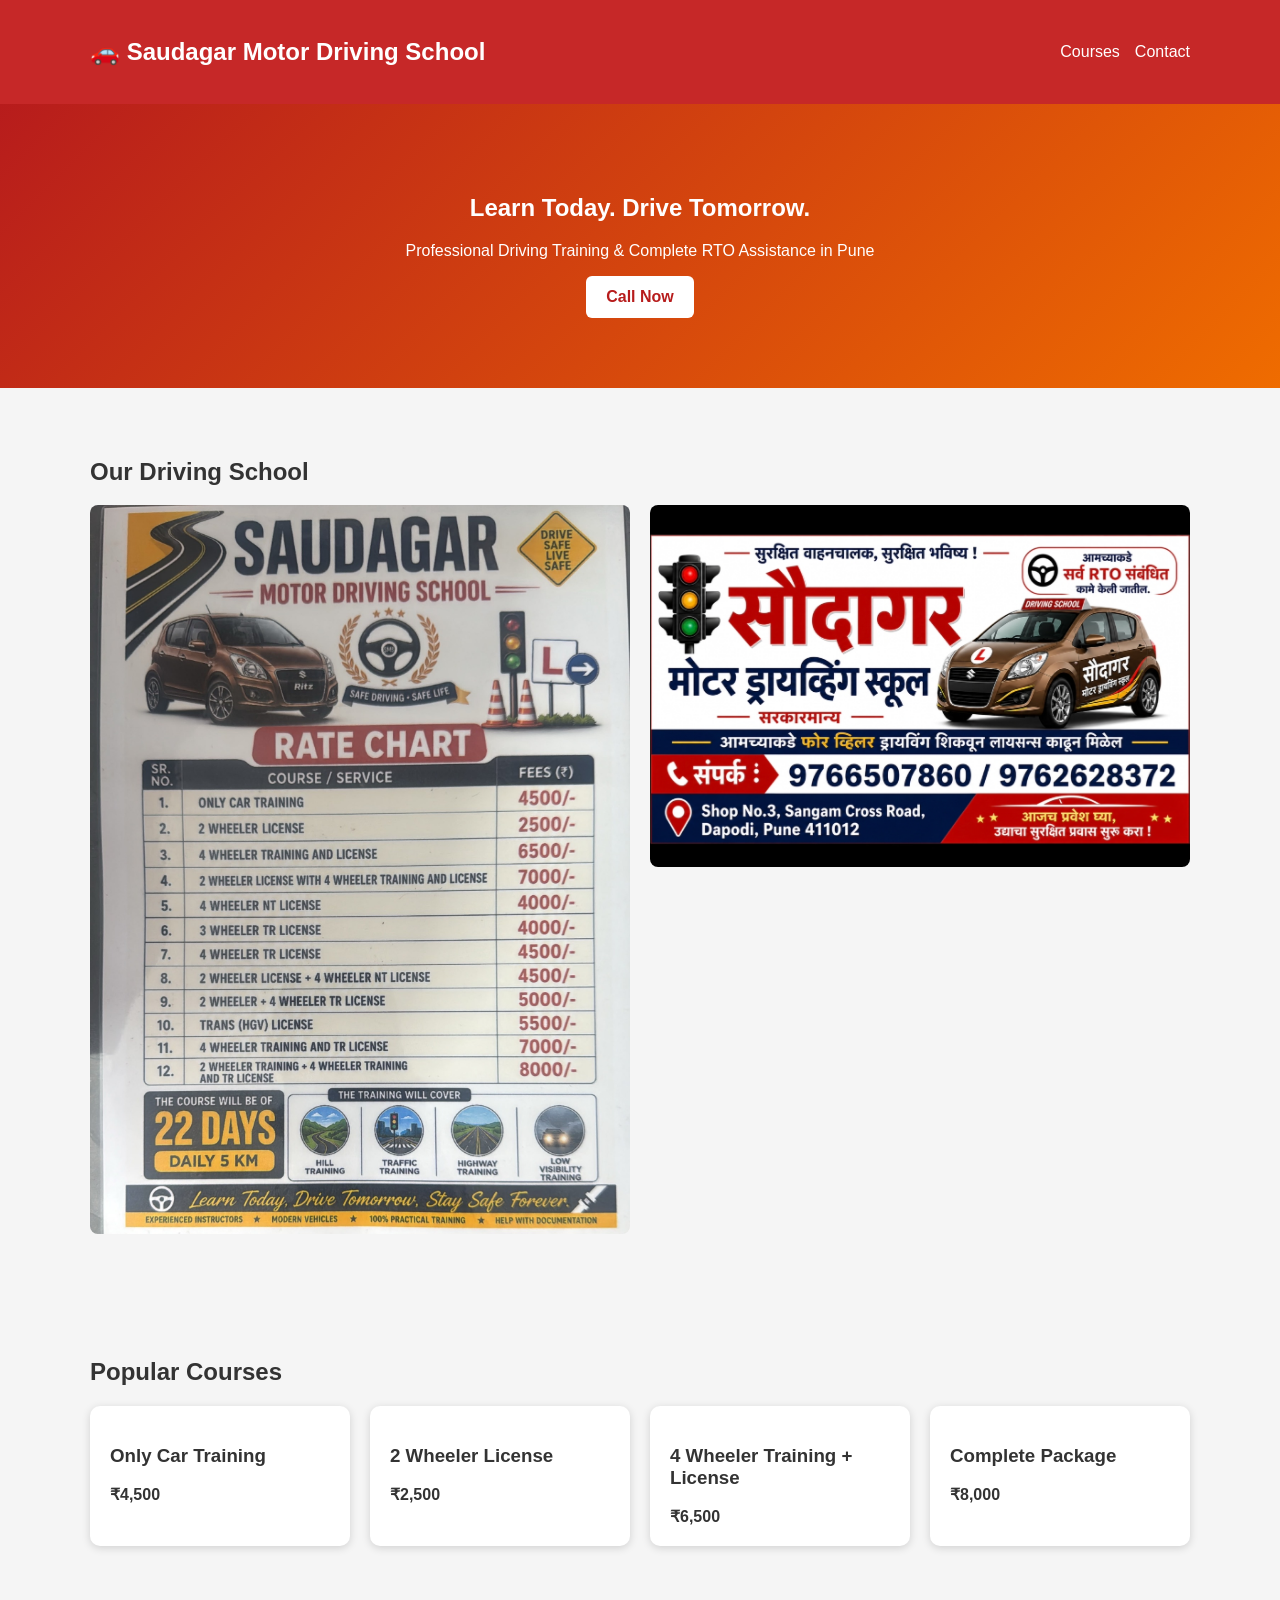
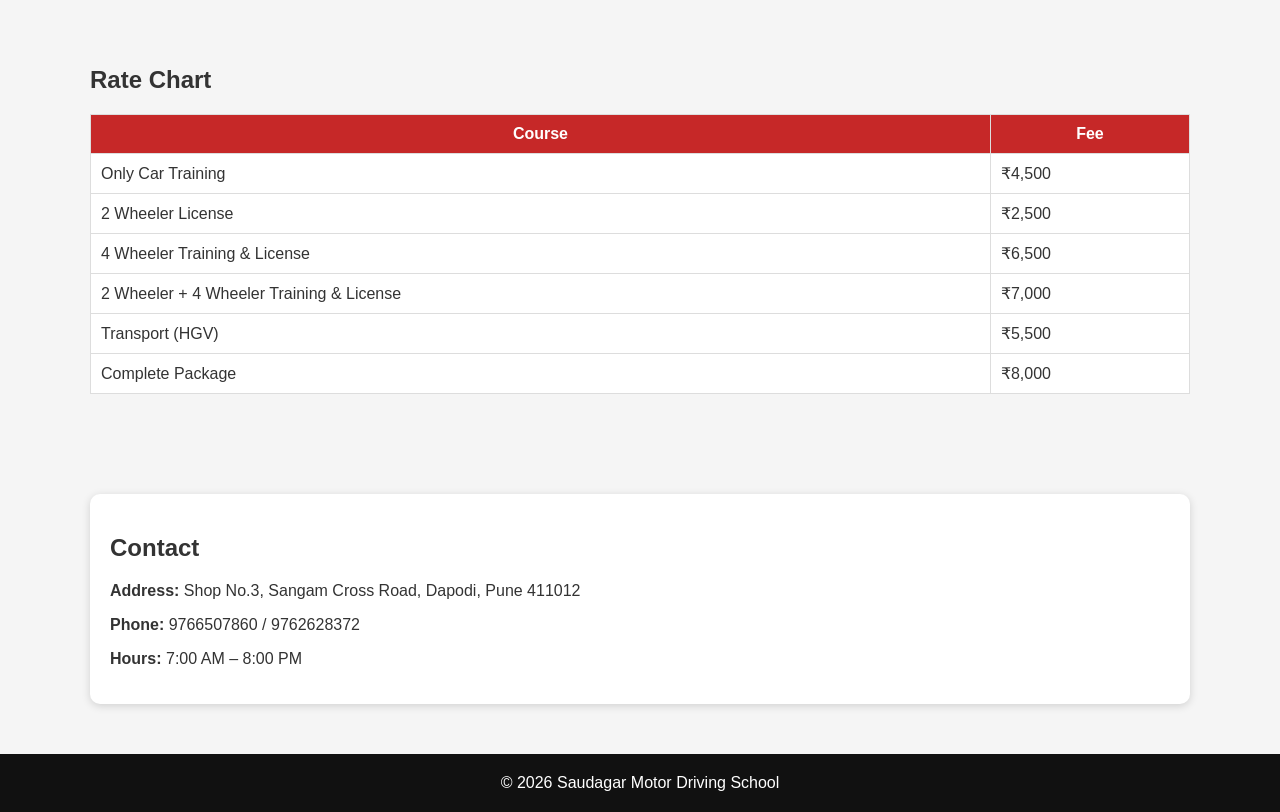
==== index.html @ 295448b0 "Initial website" ====
<!DOCTYPE html>
<html lang="en">
<head>
<meta charset="UTF-8">
<meta name="viewport" content="width=device-width, initial-scale=1.0">
<title>Saudagar Motor Driving School</title>
<link rel="stylesheet" href="style.css">
</head>
<body>
<header><div class="container"><nav><h2>🚗 Saudagar Motor Driving School</h2><div><a href="#courses">Courses</a><a href="#contact">Contact</a></div></nav></div></header>
<section class="hero"><h1>Learn Today. Drive Tomorrow.</h1><p>Professional Driving Training & Complete RTO Assistance in Pune</p><a class="btn" href="tel:9766507860">Call Now</a></section>
<section class="container gallery"><h2>Our Driving School</h2><div class="grid">
<div><img src="9b69ce97-247d-47c1-a0d9-57b179af429d.jpg" alt="Rate Chart"></div>
<div><img src="IMG_6555.jpg" alt="Banner"></div>
</div></section>
<section id="courses" class="container"><h2>Popular Courses</h2><div class="grid">
<div class="card"><h3>Only Car Training</h3><b>₹4,500</b></div>
<div class="card"><h3>2 Wheeler License</h3><b>₹2,500</b></div>
<div class="card"><h3>4 Wheeler Training + License</h3><b>₹6,500</b></div>
<div class="card"><h3>Complete Package</h3><b>₹8,000</b></div>
</div></section>
<section class="container"><h2>Rate Chart</h2>
<table><tr><th>Course</th><th>Fee</th></tr>
<tr><td>Only Car Training</td><td>₹4,500</td></tr>
<tr><td>2 Wheeler License</td><td>₹2,500</td></tr>
<tr><td>4 Wheeler Training & License</td><td>₹6,500</td></tr>
<tr><td>2 Wheeler + 4 Wheeler Training & License</td><td>₹7,000</td></tr>
<tr><td>Transport (HGV)</td><td>₹5,500</td></tr>
<tr><td>Complete Package</td><td>₹8,000</td></tr>
</table></section>
<section id="contact" class="container"><div class="card"><h2>Contact</h2>
<p><b>Address:</b> Shop No.3, Sangam Cross Road, Dapodi, Pune 411012</p>
<p><b>Phone:</b> 9766507860 / 9762628372</p>
<p><b>Hours:</b> 7:00 AM – 8:00 PM</p>
</div></section>
<footer>© 2026 Saudagar Motor Driving School</footer>
</body></html>
---- style.css ----
body{margin:0;font-family:Arial,sans-serif;background:#f5f5f5;color:#333}
header{background:#c62828;color:#fff;padding:18px}
.container{width:90%;max-width:1100px;margin:auto}
nav{display:flex;justify-content:space-between;align-items:center}
nav a{color:#fff;text-decoration:none;margin-left:15px}
.hero{background:linear-gradient(135deg,#b71c1c,#ef6c00);color:#fff;text-align:center;padding:70px 20px}
.btn{display:inline-block;background:#fff;color:#b71c1c;padding:12px 20px;text-decoration:none;border-radius:6px;font-weight:bold}
section{padding:50px 0}.grid{display:grid;grid-template-columns:repeat(auto-fit,minmax(250px,1fr));gap:20px}
.card{background:#fff;padding:20px;border-radius:10px;box-shadow:0 2px 8px rgba(0,0,0,.15)}
table{width:100%;border-collapse:collapse;background:#fff}
th,td{border:1px solid #ddd;padding:10px}th{background:#c62828;color:#fff}
.gallery img{width:100%;border-radius:8px}
footer{background:#111;color:#fff;text-align:center;padding:20px}
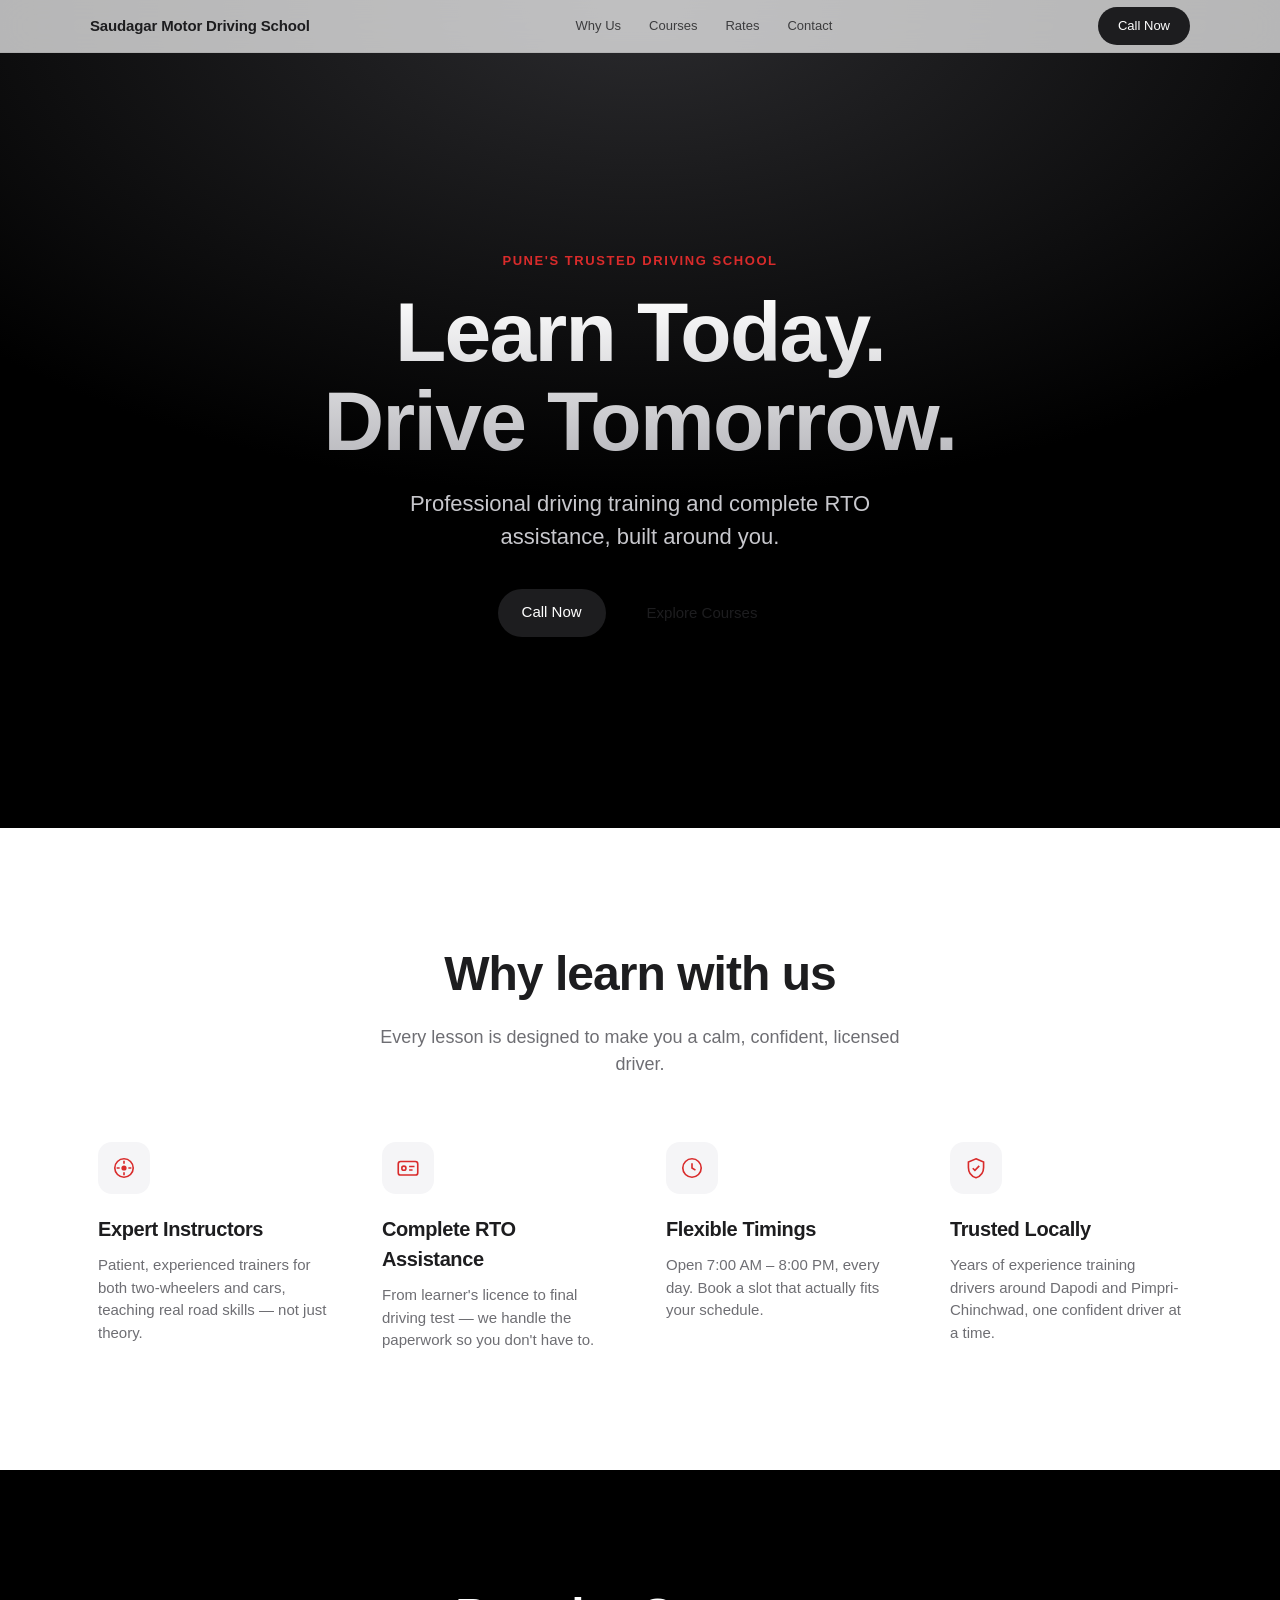
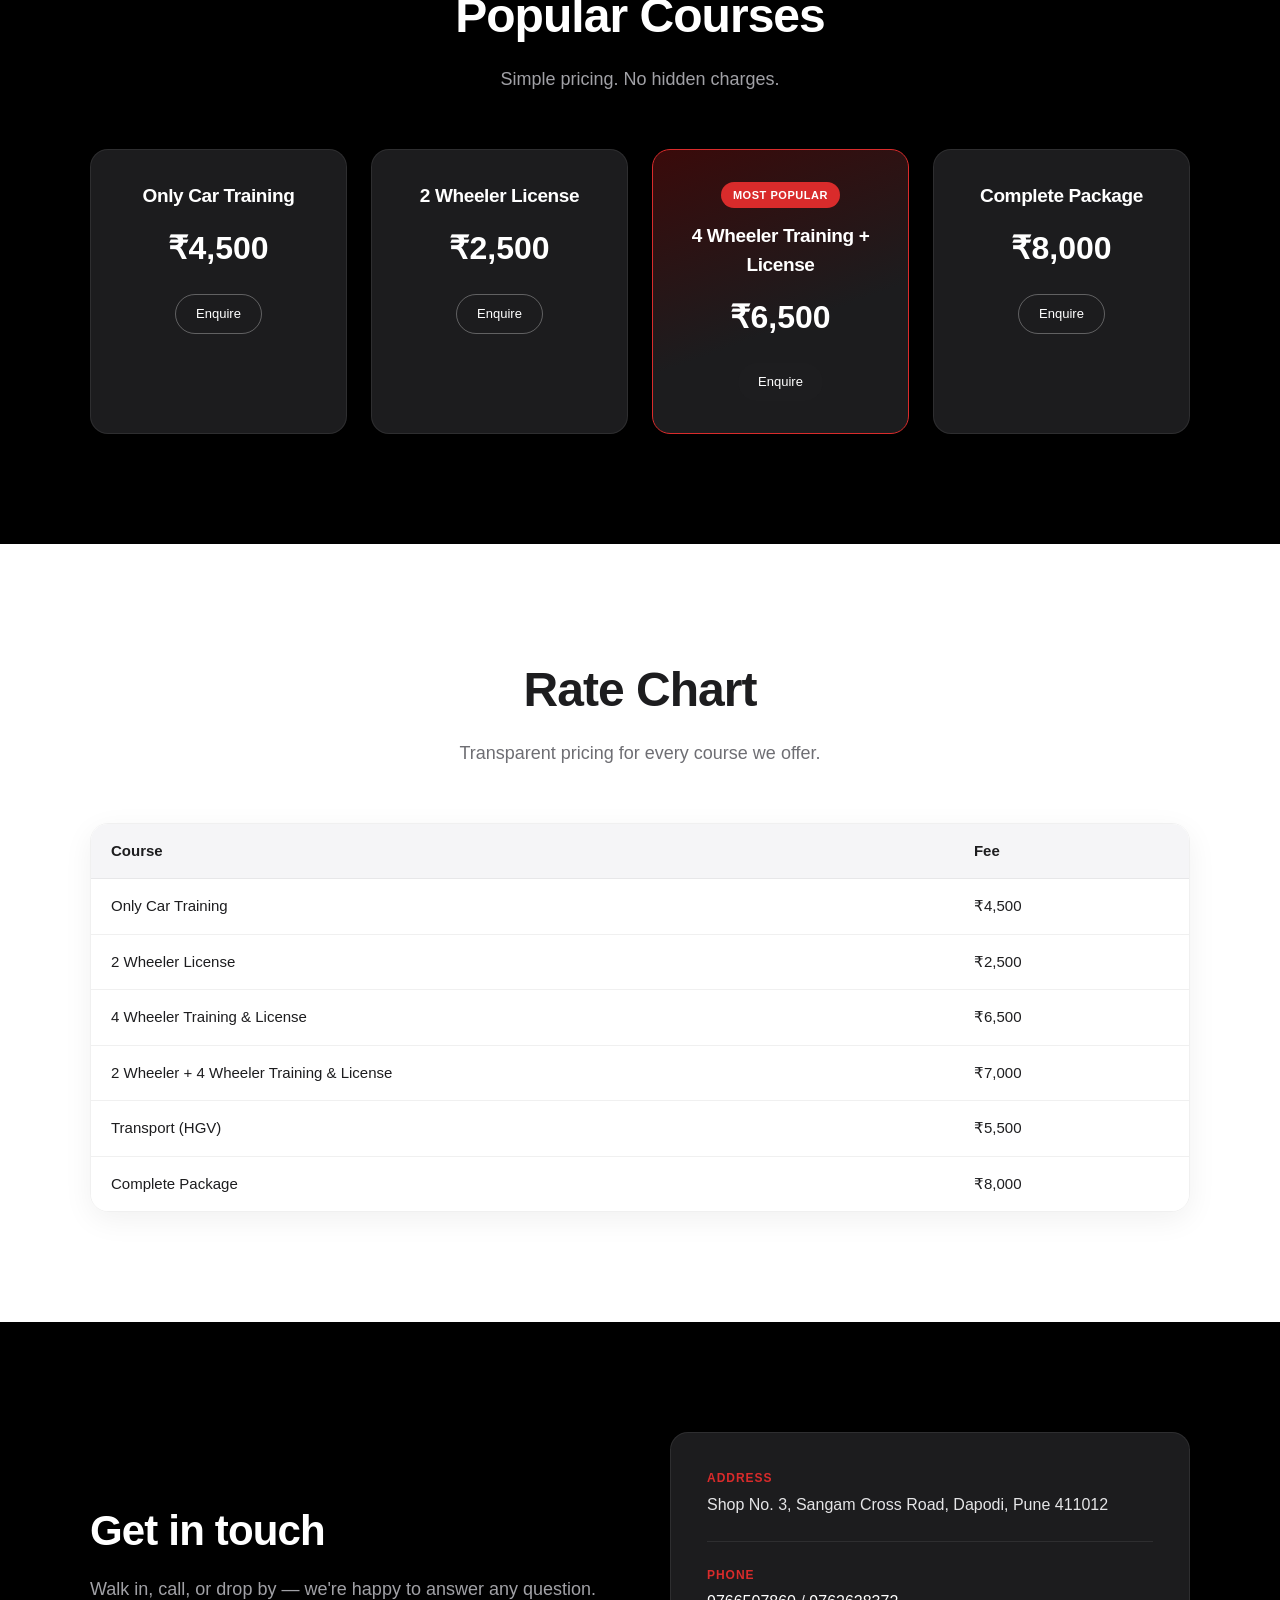
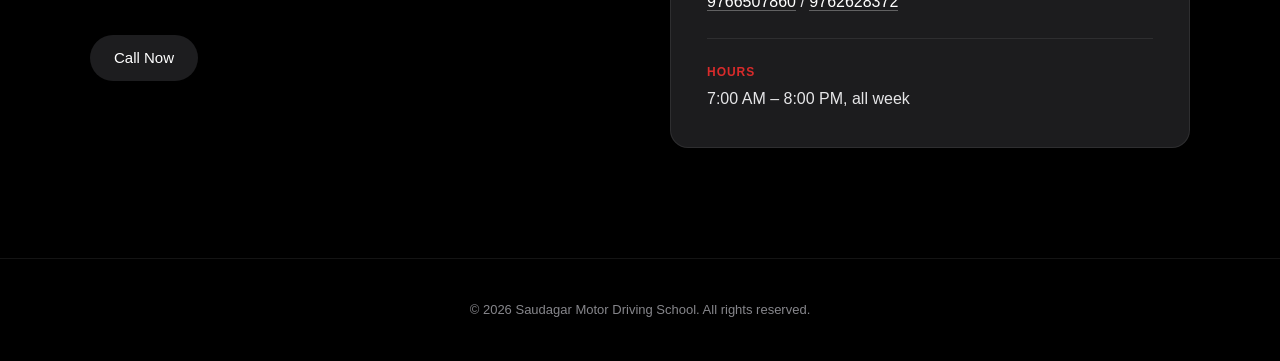
==== commit eb1840c7: "initial commit 2" ====
--- a/index.html
+++ b/index.html
@@ -3,35 +3,181 @@
 <head>
 <meta charset="UTF-8">
 <meta name="viewport" content="width=device-width, initial-scale=1.0">
-<title>Saudagar Motor Driving School</title>
+<title>Saudagar Motor Driving School — Learn Today. Drive Tomorrow.</title>
+<meta name="description" content="Professional driving training and complete RTO assistance in Dapodi, Pune.">
 <link rel="stylesheet" href="style.css">
 </head>
 <body>
-<header><div class="container"><nav><h2>🚗 Saudagar Motor Driving School</h2><div><a href="#courses">Courses</a><a href="#contact">Contact</a></div></nav></div></header>
-<section class="hero"><h1>Learn Today. Drive Tomorrow.</h1><p>Professional Driving Training & Complete RTO Assistance in Pune</p><a class="btn" href="tel:9766507860">Call Now</a></section>
-<section class="container gallery"><h2>Our Driving School</h2><div class="grid">
-<div><img src="9b69ce97-247d-47c1-a0d9-57b179af429d.jpg" alt="Rate Chart"></div>
-<div><img src="IMG_6555.jpg" alt="Banner"></div>
-</div></section>
-<section id="courses" class="container"><h2>Popular Courses</h2><div class="grid">
-<div class="card"><h3>Only Car Training</h3><b>₹4,500</b></div>
-<div class="card"><h3>2 Wheeler License</h3><b>₹2,500</b></div>
-<div class="card"><h3>4 Wheeler Training + License</h3><b>₹6,500</b></div>
-<div class="card"><h3>Complete Package</h3><b>₹8,000</b></div>
-</div></section>
-<section class="container"><h2>Rate Chart</h2>
-<table><tr><th>Course</th><th>Fee</th></tr>
-<tr><td>Only Car Training</td><td>₹4,500</td></tr>
-<tr><td>2 Wheeler License</td><td>₹2,500</td></tr>
-<tr><td>4 Wheeler Training & License</td><td>₹6,500</td></tr>
-<tr><td>2 Wheeler + 4 Wheeler Training & License</td><td>₹7,000</td></tr>
-<tr><td>Transport (HGV)</td><td>₹5,500</td></tr>
-<tr><td>Complete Package</td><td>₹8,000</td></tr>
-</table></section>
-<section id="contact" class="container"><div class="card"><h2>Contact</h2>
-<p><b>Address:</b> Shop No.3, Sangam Cross Road, Dapodi, Pune 411012</p>
-<p><b>Phone:</b> 9766507860 / 9762628372</p>
-<p><b>Hours:</b> 7:00 AM – 8:00 PM</p>
-</div></section>
-<footer>© 2026 Saudagar Motor Driving School</footer>
-</body></html>+
+<header id="site-header">
+  <div class="container nav">
+    <a href="#" class="logo">Saudagar Motor Driving School</a>
+    <nav>
+      <a href="#why">Why Us</a>
+      <a href="#courses">Courses</a>
+      <a href="#rates">Rates</a>
+      <a href="#contact">Contact</a>
+    </nav>
+    <a class="btn btn-small" href="tel:9766507860">Call Now</a>
+  </div>
+</header>
+
+<section class="hero">
+  <p class="eyebrow reveal">Pune's trusted driving school</p>
+  <h1 class="reveal">Learn Today.<br>Drive Tomorrow.</h1>
+  <p class="hero-sub reveal">Professional driving training and complete RTO assistance,
+     built around you.</p>
+  <div class="hero-actions reveal">
+    <a class="btn" href="tel:9766507860">Call Now</a>
+    <a class="btn btn-ghost" href="#courses">Explore Courses</a>
+  </div>
+</section>
+
+<section id="why" class="section">
+  <div class="container">
+    <h2 class="reveal">Why learn with us</h2>
+    <p class="section-sub reveal">Every lesson is designed to make you a calm, confident, licensed driver.</p>
+
+    <div class="feature-grid">
+      <div class="feature reveal">
+        <div class="icon">
+          <svg viewBox="0 0 24 24" fill="none" stroke="currentColor" stroke-width="1.5">
+            <circle cx="12" cy="12" r="8.5"/>
+            <circle cx="12" cy="12" r="2.4" fill="currentColor" stroke="none"/>
+            <path d="M12 5.2V8M12 16v2.8M18.8 12H16M8 12H5.2"/>
+          </svg>
+        </div>
+        <h3>Expert Instructors</h3>
+        <p>Patient, experienced trainers for both two-wheelers and cars, teaching real road skills — not just theory.</p>
+      </div>
+
+      <div class="feature reveal">
+        <div class="icon">
+          <svg viewBox="0 0 24 24" fill="none" stroke="currentColor" stroke-width="1.5">
+            <rect x="3" y="6" width="18" height="12.5" rx="2.2"/>
+            <circle cx="8.2" cy="12.2" r="1.9"/>
+            <path d="M13 10.6h5M13 13.8h3.2"/>
+          </svg>
+        </div>
+        <h3>Complete RTO Assistance</h3>
+        <p>From learner's licence to final driving test — we handle the paperwork so you don't have to.</p>
+      </div>
+
+      <div class="feature reveal">
+        <div class="icon">
+          <svg viewBox="0 0 24 24" fill="none" stroke="currentColor" stroke-width="1.5">
+            <circle cx="12" cy="12" r="8.5"/>
+            <path d="M12 7.5V12l3.2 2"/>
+          </svg>
+        </div>
+        <h3>Flexible Timings</h3>
+        <p>Open 7:00 AM – 8:00 PM, every day. Book a slot that actually fits your schedule.</p>
+      </div>
+
+      <div class="feature reveal">
+        <div class="icon">
+          <svg viewBox="0 0 24 24" fill="none" stroke="currentColor" stroke-width="1.5">
+            <path d="M12 3.5l7 3v5c0 4.6-3 8.2-7 9.5-4-1.3-7-4.9-7-9.5v-5l7-3z"/>
+            <path d="M9 12.2l2 2 4-4.2"/>
+          </svg>
+        </div>
+        <h3>Trusted Locally</h3>
+        <p>Years of experience training drivers around Dapodi and Pimpri-Chinchwad, one confident driver at a time.</p>
+      </div>
+    </div>
+  </div>
+</section>
+
+<section id="courses" class="section section-dark">
+  <div class="container">
+    <h2 class="reveal">Popular Courses</h2>
+    <p class="section-sub reveal">Simple pricing. No hidden charges.</p>
+
+    <div class="grid">
+      <div class="card reveal">
+        <h3>Only Car Training</h3>
+        <p class="price">₹4,500</p>
+        <a class="btn btn-small btn-ghost" href="tel:9766507860">Enquire</a>
+      </div>
+      <div class="card reveal">
+        <h3>2 Wheeler License</h3>
+        <p class="price">₹2,500</p>
+        <a class="btn btn-small btn-ghost" href="tel:9766507860">Enquire</a>
+      </div>
+      <div class="card card-highlight reveal">
+        <p class="badge">Most Popular</p>
+        <h3>4 Wheeler Training + License</h3>
+        <p class="price">₹6,500</p>
+        <a class="btn btn-small" href="tel:9766507860">Enquire</a>
+      </div>
+      <div class="card reveal">
+        <h3>Complete Package</h3>
+        <p class="price">₹8,000</p>
+        <a class="btn btn-small btn-ghost" href="tel:9766507860">Enquire</a>
+      </div>
+    </div>
+  </div>
+</section>
+
+<section id="rates" class="section">
+  <div class="container">
+    <h2 class="reveal">Rate Chart</h2>
+    <p class="section-sub reveal">Transparent pricing for every course we offer.</p>
+
+    <div class="table-wrap reveal">
+      <table>
+        <tr><th>Course</th><th>Fee</th></tr>
+        <tr><td>Only Car Training</td><td>₹4,500</td></tr>
+        <tr><td>2 Wheeler License</td><td>₹2,500</td></tr>
+        <tr><td>4 Wheeler Training &amp; License</td><td>₹6,500</td></tr>
+        <tr><td>2 Wheeler + 4 Wheeler Training &amp; License</td><td>₹7,000</td></tr>
+        <tr><td>Transport (HGV)</td><td>₹5,500</td></tr>
+        <tr><td>Complete Package</td><td>₹8,000</td></tr>
+      </table>
+    </div>
+  </div>
+</section>
+
+<section id="contact" class="section section-dark">
+  <div class="container contact-grid">
+    <div class="reveal">
+      <h2>Get in touch</h2>
+      <p class="section-sub">Walk in, call, or drop by — we're happy to answer any question.</p>
+      <a class="btn" href="tel:9766507860">Call Now</a>
+    </div>
+    <div class="contact-card reveal">
+      <div class="contact-row">
+        <span class="contact-label">Address</span>
+        <p>Shop No. 3, Sangam Cross Road, Dapodi, Pune 411012</p>
+      </div>
+      <div class="contact-row">
+        <span class="contact-label">Phone</span>
+        <p><a href="tel:9766507860">9766507860</a> / <a href="tel:9762628372">9762628372</a></p>
+      </div>
+      <div class="contact-row">
+        <span class="contact-label">Hours</span>
+        <p>7:00 AM – 8:00 PM, all week</p>
+      </div>
+    </div>
+  </div>
+</section>
+
+<footer>
+  <div class="container">
+    <p>© 2026 Saudagar Motor Driving School. All rights reserved.</p>
+  </div>
+</footer>
+
+<script>
+document.getElementById('site-header').addEventListener('scroll',()=>{});
+window.addEventListener('scroll',()=>{
+  document.getElementById('site-header').classList.toggle('scrolled', window.scrollY > 8);
+});
+
+const io = new IntersectionObserver(entries=>{
+  entries.forEach(e=>{ if(e.isIntersecting){ e.target.classList.add('in-view'); io.unobserve(e.target); } });
+},{threshold:0.15});
+document.querySelectorAll('.reveal').forEach(el=>io.observe(el));
+</script>
+</body>
+</html>
--- a/style.css
+++ b/style.css
@@ -1,14 +1,203 @@
-
-body{margin:0;font-family:Arial,sans-serif;background:#f5f5f5;color:#333}
-header{background:#c62828;color:#fff;padding:18px}
-.container{width:90%;max-width:1100px;margin:auto}
-nav{display:flex;justify-content:space-between;align-items:center}
-nav a{color:#fff;text-decoration:none;margin-left:15px}
-.hero{background:linear-gradient(135deg,#b71c1c,#ef6c00);color:#fff;text-align:center;padding:70px 20px}
-.btn{display:inline-block;background:#fff;color:#b71c1c;padding:12px 20px;text-decoration:none;border-radius:6px;font-weight:bold}
-section{padding:50px 0}.grid{display:grid;grid-template-columns:repeat(auto-fit,minmax(250px,1fr));gap:20px}
-.card{background:#fff;padding:20px;border-radius:10px;box-shadow:0 2px 8px rgba(0,0,0,.15)}
-table{width:100%;border-collapse:collapse;background:#fff}
-th,td{border:1px solid #ddd;padding:10px}th{background:#c62828;color:#fff}
-.gallery img{width:100%;border-radius:8px}
-footer{background:#111;color:#fff;text-align:center;padding:20px}
+/* ---------- Base ---------- */
+:root{
+  --black:#000;
+  --near-black:#1d1d1f;
+  --gray-dark:#333336;
+  --gray:#6e6e73;
+  --gray-light:#f5f5f7;
+  --white:#fff;
+  --accent:#d92b2b;
+  --accent-dark:#a3181a;
+  --radius:18px;
+  --pill:980px;
+}
+
+*{box-sizing:border-box}
+
+html{scroll-behavior:smooth}
+
+body{
+  margin:0;
+  font-family:-apple-system,BlinkMacSystemFont,"Segoe UI",Roboto,Helvetica,Arial,sans-serif;
+  background:var(--white);
+  color:var(--near-black);
+  -webkit-font-smoothing:antialiased;
+  line-height:1.5;
+}
+
+.container{width:92%;max-width:1100px;margin:0 auto}
+
+h1,h2,h3{margin:0;font-weight:600;letter-spacing:-0.02em}
+
+/* ---------- Header ---------- */
+#site-header{
+  position:fixed;top:0;left:0;right:0;z-index:100;
+  background:rgba(255,255,255,0.7);
+  backdrop-filter:saturate(180%) blur(20px);
+  -webkit-backdrop-filter:saturate(180%) blur(20px);
+  border-bottom:1px solid rgba(0,0,0,0.06);
+  transition:background .3s ease;
+}
+#site-header .nav{
+  display:flex;align-items:center;justify-content:space-between;
+  height:52px;
+}
+.logo{
+  font-weight:600;font-size:15px;color:var(--near-black);text-decoration:none;
+  letter-spacing:-0.01em;
+}
+#site-header nav{display:flex;gap:28px}
+#site-header nav a{
+  color:var(--near-black);text-decoration:none;font-size:13px;font-weight:500;
+  opacity:.8;transition:opacity .2s;
+}
+#site-header nav a:hover{opacity:1}
+
+/* ---------- Buttons ---------- */
+.btn{
+  display:inline-block;
+  background:var(--near-black);
+  color:var(--white);
+  padding:12px 24px;
+  border-radius:var(--pill);
+  text-decoration:none;
+  font-weight:500;
+  font-size:15px;
+  transition:transform .2s ease, background .2s ease, opacity .2s ease;
+}
+.btn:hover{background:var(--accent);transform:translateY(-1px)}
+.btn-small{padding:9px 20px;font-size:13px}
+.btn-ghost{
+  background:transparent;
+  color:var(--near-black);
+  border:1px solid rgba(0,0,0,0.2);
+}
+.btn-ghost:hover{background:rgba(0,0,0,0.06);color:var(--near-black)}
+.section-dark .btn-ghost{color:var(--white);border-color:rgba(255,255,255,0.3)}
+.section-dark .btn-ghost:hover{background:rgba(255,255,255,0.1);color:var(--white)}
+
+/* ---------- Hero ---------- */
+.hero{
+  min-height:92vh;
+  display:flex;flex-direction:column;align-items:center;justify-content:center;
+  text-align:center;
+  padding:160px 24px 100px;
+  background:radial-gradient(120% 100% at 50% 0%, #2b2b2e 0%, #000 60%);
+  color:var(--white);
+}
+.eyebrow{
+  text-transform:uppercase;letter-spacing:.12em;font-size:13px;font-weight:600;
+  color:var(--accent);margin:0 0 18px;
+}
+.hero h1{
+  font-size:clamp(40px,8vw,84px);
+  line-height:1.05;
+  margin:0 0 22px;
+  background:linear-gradient(180deg,#fff, #b8b8bd);
+  -webkit-background-clip:text;background-clip:text;color:transparent;
+}
+.hero-sub{
+  font-size:clamp(17px,2vw,22px);
+  color:#c7c7cc;
+  max-width:560px;
+  margin:0 0 36px;
+}
+.hero-actions{display:flex;gap:16px;flex-wrap:wrap;justify-content:center}
+
+/* ---------- Sections ---------- */
+.section{padding:110px 0}
+.section h2{font-size:clamp(30px,4.5vw,48px);text-align:center}
+.section-sub{
+  text-align:center;color:var(--gray);font-size:18px;
+  max-width:560px;margin:14px auto 56px;
+}
+.section-dark{background:var(--black);color:var(--white)}
+.section-dark .section-sub{color:#a1a1a6}
+
+/* ---------- Feature grid ---------- */
+.feature-grid{
+  display:grid;grid-template-columns:repeat(auto-fit,minmax(230px,1fr));
+  gap:36px;
+}
+.feature{padding:8px}
+.feature .icon{
+  width:52px;height:52px;border-radius:14px;
+  background:var(--gray-light);
+  display:flex;align-items:center;justify-content:center;
+  color:var(--accent);margin-bottom:20px;
+}
+.feature .icon svg{width:26px;height:26px}
+.feature h3{font-size:20px;margin-bottom:10px}
+.feature p{color:var(--gray);font-size:15px;margin:0}
+
+/* ---------- Cards / Courses ---------- */
+.grid{
+  display:grid;grid-template-columns:repeat(auto-fit,minmax(230px,1fr));
+  gap:24px;
+}
+.card{
+  background:#1c1c1e;
+  border:1px solid rgba(255,255,255,0.08);
+  border-radius:var(--radius);
+  padding:32px 28px;
+  text-align:center;
+  transition:transform .25s ease, border-color .25s ease;
+}
+.card:hover{transform:translateY(-6px);border-color:rgba(255,255,255,0.2)}
+.card h3{font-size:19px;color:var(--white);margin-bottom:14px}
+.card .price{font-size:32px;font-weight:600;color:var(--white);margin:0 0 22px}
+.card-highlight{
+  background:linear-gradient(160deg,#3a0a0a,#1c1c1e 60%);
+  border-color:var(--accent);
+}
+.badge{
+  display:inline-block;background:var(--accent);color:#fff;
+  font-size:11px;font-weight:700;letter-spacing:.05em;text-transform:uppercase;
+  padding:5px 12px;border-radius:var(--pill);margin:0 0 14px;
+}
+
+/* ---------- Table ---------- */
+.table-wrap{
+  border-radius:var(--radius);overflow:hidden;
+  box-shadow:0 8px 30px rgba(0,0,0,0.06);
+  border:1px solid rgba(0,0,0,0.06);
+}
+table{width:100%;border-collapse:collapse;background:var(--white)}
+th,td{padding:16px 20px;text-align:left;font-size:15px}
+th{background:var(--gray-light);color:var(--near-black);font-weight:600}
+tr+tr td{border-top:1px solid rgba(0,0,0,0.06)}
+tr:hover td{background:var(--gray-light)}
+
+/* ---------- Contact ---------- */
+.contact-grid{
+  display:grid;grid-template-columns:1fr 1fr;gap:60px;align-items:center;
+}
+.contact-grid h2{text-align:left;font-size:clamp(28px,4vw,42px)}
+.contact-grid .section-sub{text-align:left;margin:14px 0 32px}
+.contact-card{
+  background:#1c1c1e;border:1px solid rgba(255,255,255,0.08);
+  border-radius:var(--radius);padding:36px;
+}
+.contact-row+.contact-row{margin-top:24px;padding-top:24px;border-top:1px solid rgba(255,255,255,0.08)}
+.contact-label{
+  display:block;font-size:12px;text-transform:uppercase;letter-spacing:.08em;
+  color:var(--accent);font-weight:600;margin-bottom:6px;
+}
+.contact-row p{margin:0;color:#e5e5e7;font-size:16px}
+.contact-row a{color:#fff;text-decoration:none;border-bottom:1px solid rgba(255,255,255,0.3)}
+
+/* ---------- Footer ---------- */
+footer{background:var(--black);color:#86868b;text-align:center;padding:28px 0;font-size:13px;border-top:1px solid rgba(255,255,255,0.08)}
+
+/* ---------- Reveal animation ---------- */
+.reveal{opacity:0;transform:translateY(24px);transition:opacity .7s ease, transform .7s ease}
+.reveal.in-view{opacity:1;transform:translateY(0)}
+
+/* ---------- Responsive ---------- */
+@media (max-width:720px){
+  #site-header nav{display:none}
+  .hero{padding:140px 20px 80px}
+  .contact-grid{grid-template-columns:1fr;gap:36px}
+  .contact-grid h2,.contact-grid .section-sub{text-align:center}
+  .contact-grid > div:first-child{text-align:center}
+}
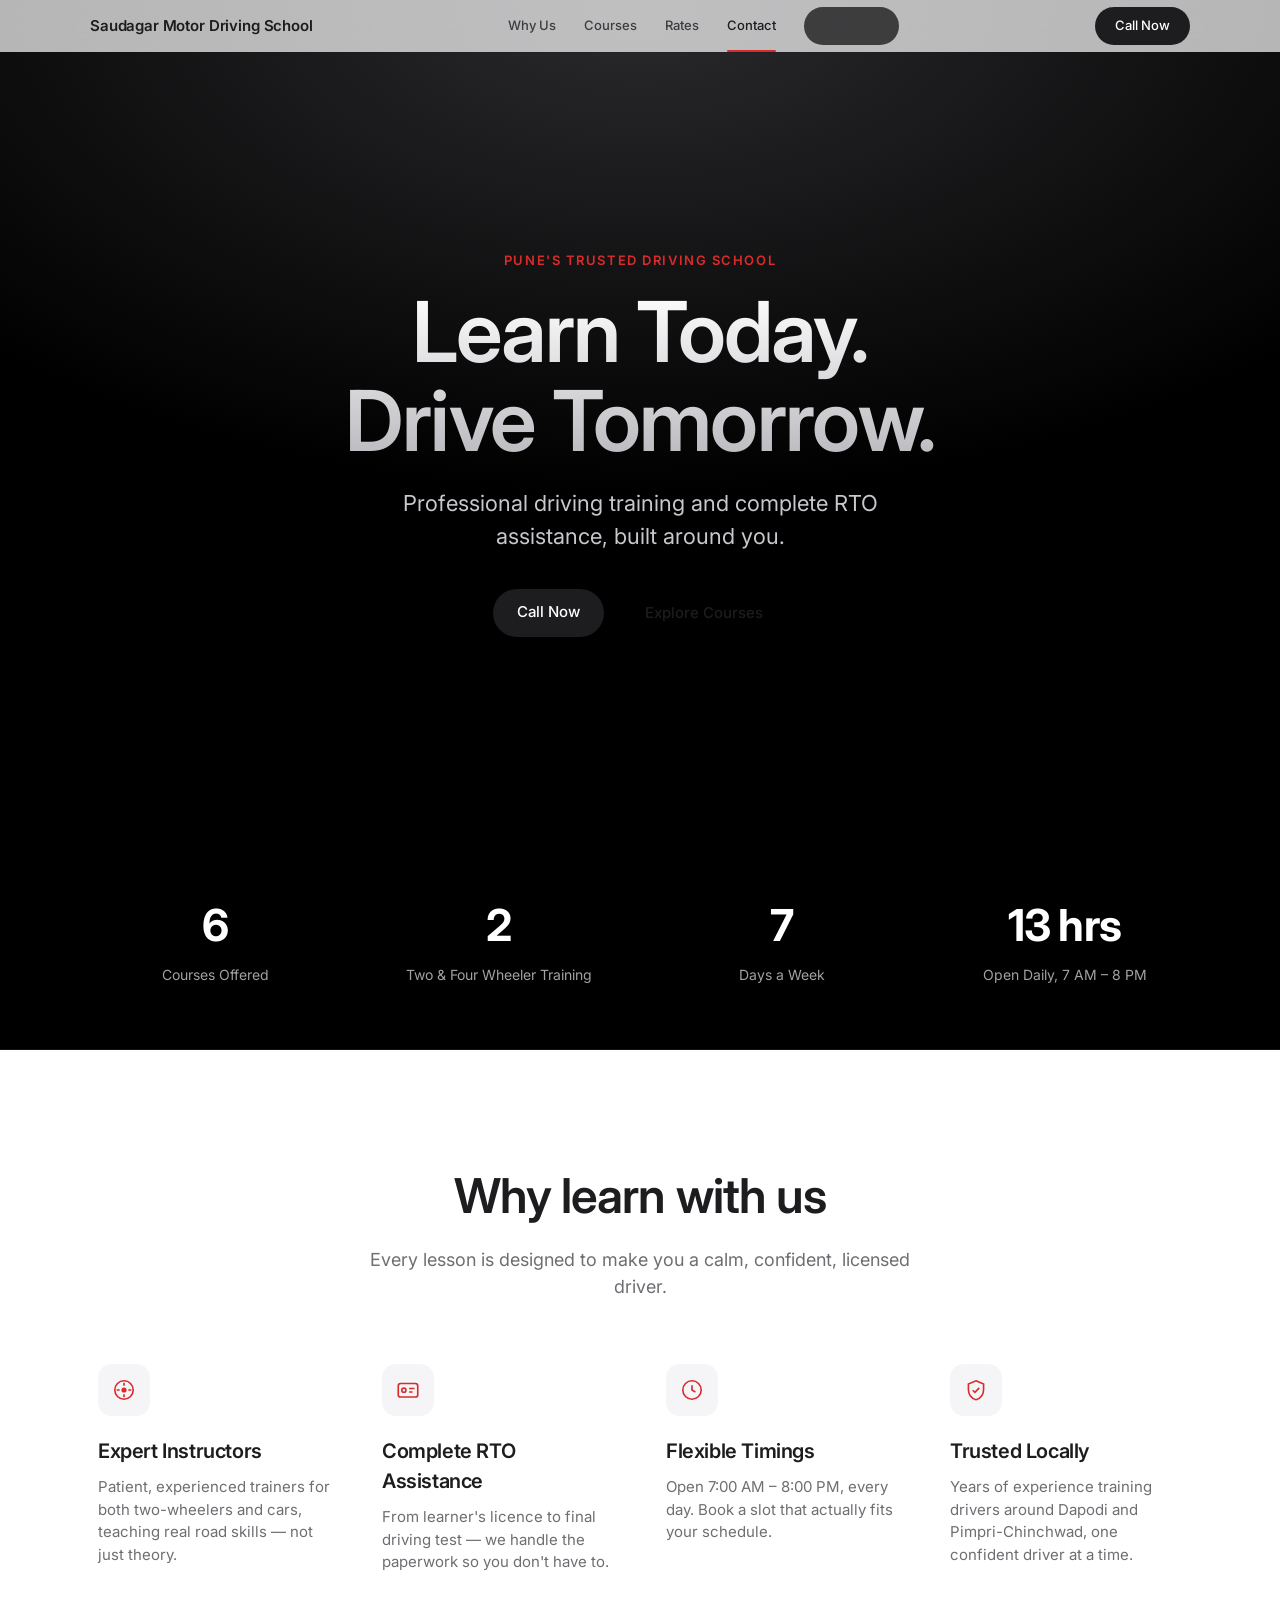
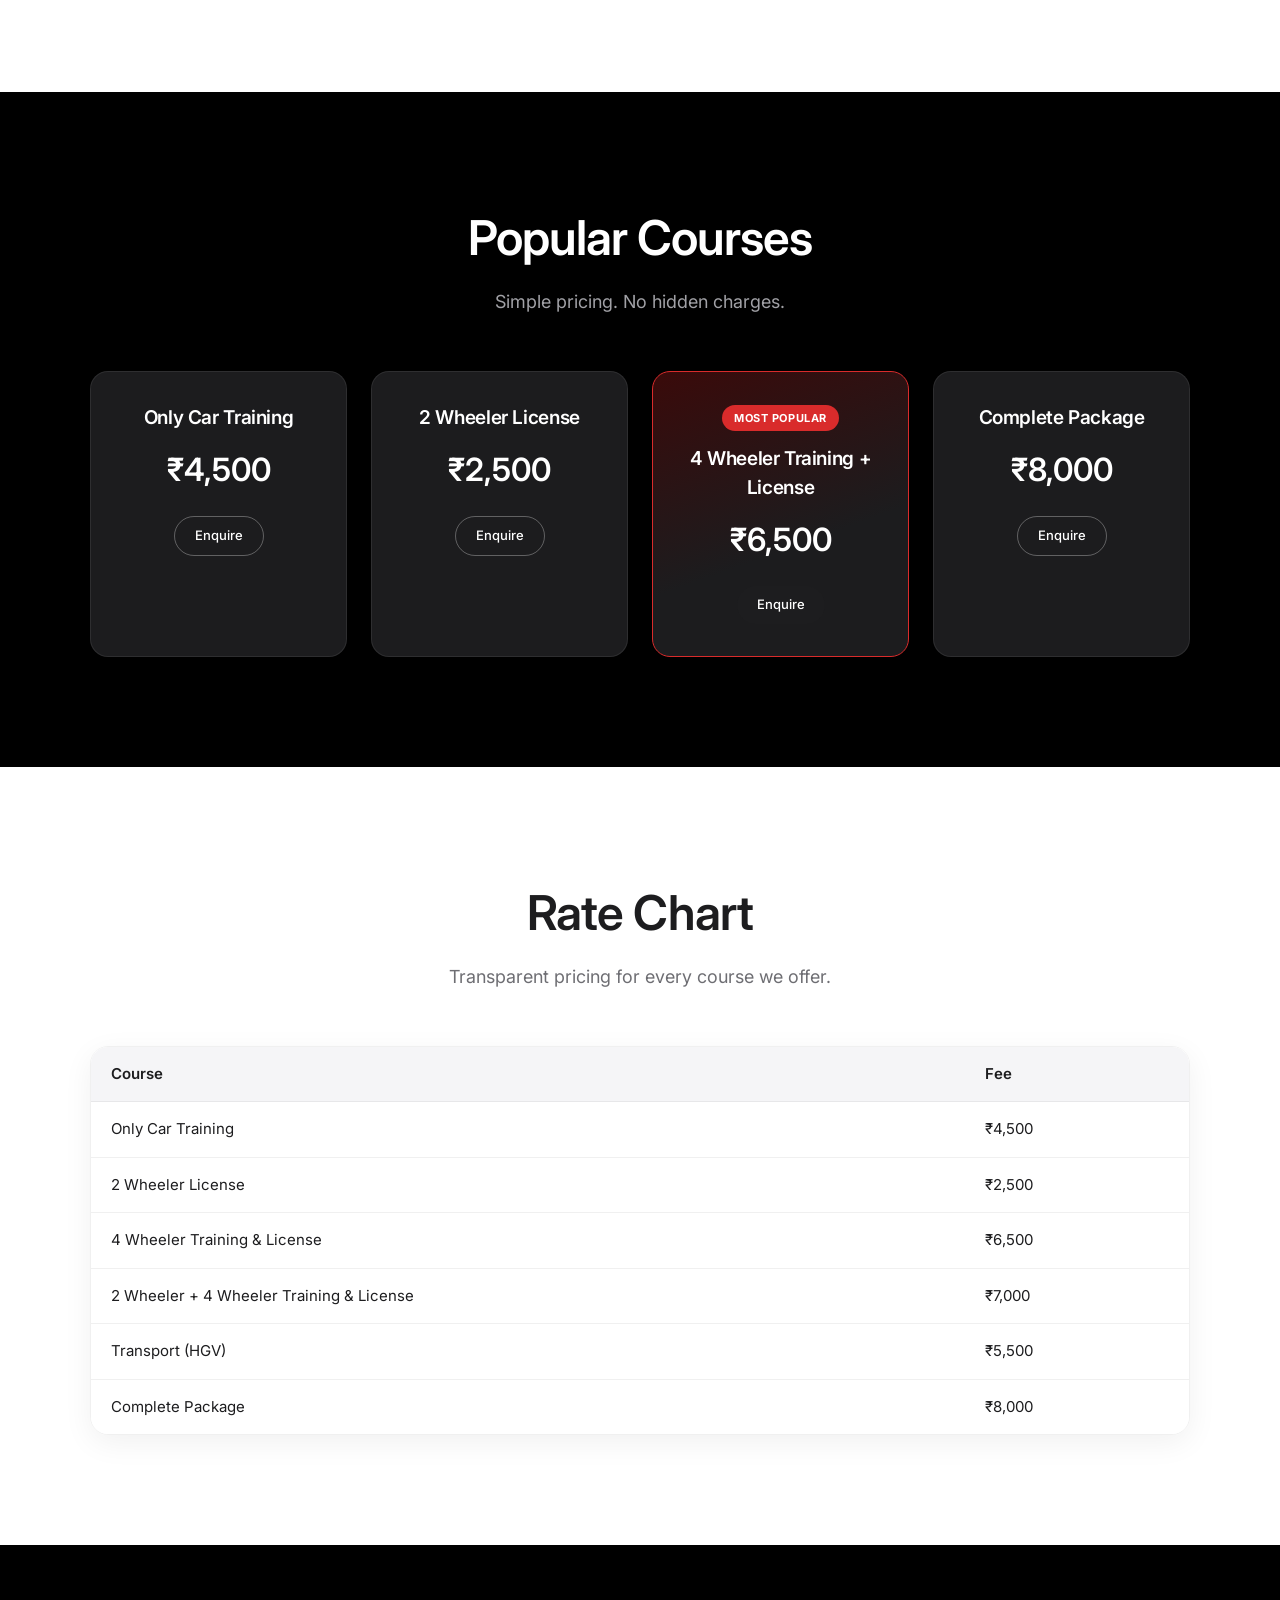
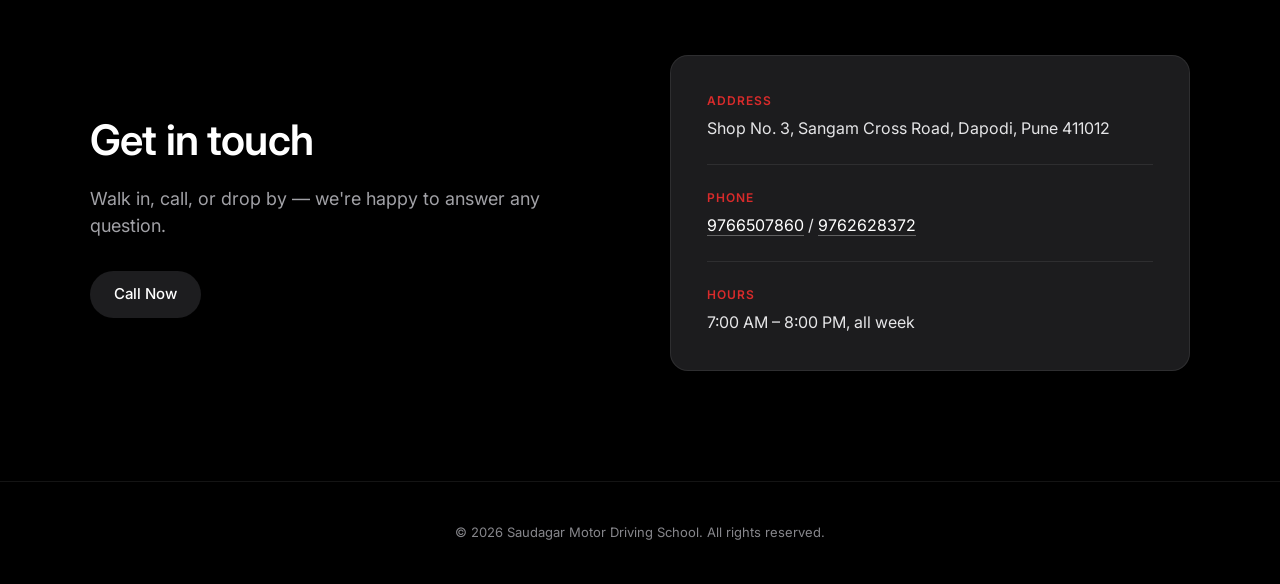
==== commit 8307cac7: "initial commit 3" ====
--- a/index.html
+++ b/index.html
@@ -5,6 +5,18 @@
 <meta name="viewport" content="width=device-width, initial-scale=1.0">
 <title>Saudagar Motor Driving School — Learn Today. Drive Tomorrow.</title>
 <meta name="description" content="Professional driving training and complete RTO assistance in Dapodi, Pune.">
+
+<meta property="og:title" content="Saudagar Motor Driving School — Learn Today. Drive Tomorrow.">
+<meta property="og:description" content="Professional driving training and complete RTO assistance in Dapodi, Pune.">
+<meta property="og:type" content="website">
+
+<link rel="icon" type="image/svg+xml" href="favicon.svg">
+<link rel="apple-touch-icon" href="favicon.svg">
+
+<link rel="preconnect" href="https://fonts.googleapis.com">
+<link rel="preconnect" href="https://fonts.gstatic.com" crossorigin>
+<link href="https://fonts.googleapis.com/css2?family=Inter:wght@400;500;600;700&display=swap" rel="stylesheet">
+
 <link rel="stylesheet" href="style.css">
 </head>
 <body>
@@ -12,13 +24,17 @@
 <header id="site-header">
   <div class="container nav">
     <a href="#" class="logo">Saudagar Motor Driving School</a>
-    <nav>
+    <nav id="primaryNav">
       <a href="#why">Why Us</a>
       <a href="#courses">Courses</a>
       <a href="#rates">Rates</a>
       <a href="#contact">Contact</a>
+      <a class="btn btn-small nav-cta-mobile" href="tel:9766507860">Call Now</a>
     </nav>
-    <a class="btn btn-small" href="tel:9766507860">Call Now</a>
+    <a class="btn btn-small nav-cta-desktop" href="tel:9766507860">Call Now</a>
+    <button class="nav-toggle" id="navToggle" aria-label="Menu" aria-expanded="false" aria-controls="primaryNav">
+      <span></span><span></span><span></span>
+    </button>
   </div>
 </header>
 
@@ -30,6 +46,27 @@
   <div class="hero-actions reveal">
     <a class="btn" href="tel:9766507860">Call Now</a>
     <a class="btn btn-ghost" href="#courses">Explore Courses</a>
+  </div>
+</section>
+
+<section class="stats">
+  <div class="container stats-grid">
+    <div class="stat reveal">
+      <p class="stat-number">6</p>
+      <p class="stat-label">Courses Offered</p>
+    </div>
+    <div class="stat reveal">
+      <p class="stat-number">2</p>
+      <p class="stat-label">Two &amp; Four Wheeler Training</p>
+    </div>
+    <div class="stat reveal">
+      <p class="stat-number">7</p>
+      <p class="stat-label">Days a Week</p>
+    </div>
+    <div class="stat reveal">
+      <p class="stat-number">13 hrs</p>
+      <p class="stat-label">Open Daily, 7 AM – 8 PM</p>
+    </div>
   </div>
 </section>
 
@@ -169,15 +206,48 @@
 </footer>
 
 <script>
-document.getElementById('site-header').addEventListener('scroll',()=>{});
+const header = document.getElementById('site-header');
 window.addEventListener('scroll',()=>{
-  document.getElementById('site-header').classList.toggle('scrolled', window.scrollY > 8);
+  header.classList.toggle('scrolled', window.scrollY > 8);
 });
 
 const io = new IntersectionObserver(entries=>{
   entries.forEach(e=>{ if(e.isIntersecting){ e.target.classList.add('in-view'); io.unobserve(e.target); } });
 },{threshold:0.15});
 document.querySelectorAll('.reveal').forEach(el=>io.observe(el));
+
+/* Mobile nav toggle */
+const navToggle = document.getElementById('navToggle');
+const primaryNav = document.getElementById('primaryNav');
+
+function closeMenu(){
+  header.classList.remove('menu-open');
+  navToggle.setAttribute('aria-expanded','false');
+  document.body.style.overflow='';
+}
+function openMenu(){
+  header.classList.add('menu-open');
+  navToggle.setAttribute('aria-expanded','true');
+  document.body.style.overflow='hidden';
+}
+navToggle.addEventListener('click',()=>{
+  header.classList.contains('menu-open') ? closeMenu() : openMenu();
+});
+primaryNav.querySelectorAll('a').forEach(a=>a.addEventListener('click', closeMenu));
+document.addEventListener('keydown', e=>{ if(e.key==='Escape') closeMenu(); });
+
+/* Scroll-spy active section link */
+const navLinks = [...primaryNav.querySelectorAll('a[href^="#"]')];
+const sections = navLinks.map(a=>document.querySelector(a.getAttribute('href'))).filter(Boolean);
+const spy = new IntersectionObserver(entries=>{
+  entries.forEach(entry=>{
+    if(entry.isIntersecting){
+      const id = '#'+entry.target.id;
+      navLinks.forEach(a=>a.classList.toggle('active', a.getAttribute('href')===id));
+    }
+  });
+},{rootMargin:'-45% 0px -50% 0px'});
+sections.forEach(s=>spy.observe(s));
 </script>
 </body>
 </html>
--- a/style.css
+++ b/style.css
@@ -10,6 +10,7 @@
   --accent-dark:#a3181a;
   --radius:18px;
   --pill:980px;
+  --ease:cubic-bezier(.4,0,.2,1);
 }
 
 *{box-sizing:border-box}
@@ -18,7 +19,7 @@
 
 body{
   margin:0;
-  font-family:-apple-system,BlinkMacSystemFont,"Segoe UI",Roboto,Helvetica,Arial,sans-serif;
+  font-family:-apple-system,BlinkMacSystemFont,"Inter","Segoe UI",Roboto,Helvetica,Arial,sans-serif;
   background:var(--white);
   color:var(--near-black);
   -webkit-font-smoothing:antialiased;
@@ -32,11 +33,13 @@
 /* ---------- Header ---------- */
 #site-header{
   position:fixed;top:0;left:0;right:0;z-index:100;
+  border-bottom:1px solid rgba(0,0,0,0.06);
+}
+#site-header::before{
+  content:"";position:absolute;inset:0;z-index:-1;
   background:rgba(255,255,255,0.7);
   backdrop-filter:saturate(180%) blur(20px);
   -webkit-backdrop-filter:saturate(180%) blur(20px);
-  border-bottom:1px solid rgba(0,0,0,0.06);
-  transition:background .3s ease;
 }
 #site-header .nav{
   display:flex;align-items:center;justify-content:space-between;
@@ -46,12 +49,34 @@
   font-weight:600;font-size:15px;color:var(--near-black);text-decoration:none;
   letter-spacing:-0.01em;
 }
-#site-header nav{display:flex;gap:28px}
+#site-header nav{display:flex;align-items:center;gap:28px}
 #site-header nav a{
+  position:relative;
   color:var(--near-black);text-decoration:none;font-size:13px;font-weight:500;
   opacity:.8;transition:opacity .2s;
 }
 #site-header nav a:hover{opacity:1}
+#site-header nav a.active{opacity:1}
+#site-header nav a.active::after{
+  content:"";position:absolute;left:0;right:0;bottom:-16px;height:2px;
+  background:var(--accent);border-radius:2px;
+}
+.nav-cta-mobile{display:none}
+
+/* ---------- Mobile nav toggle ---------- */
+.nav-toggle{
+  display:none;
+  width:32px;height:32px;padding:0;border:none;background:none;cursor:pointer;
+  position:relative;z-index:110;
+}
+.nav-toggle span{
+  display:block;width:20px;height:1.6px;background:var(--near-black);
+  margin:5px auto;border-radius:2px;
+  transition:transform .3s var(--ease), opacity .3s var(--ease);
+}
+.nav-toggle[aria-expanded="true"] span:nth-child(1){transform:translateY(6.6px) rotate(45deg)}
+.nav-toggle[aria-expanded="true"] span:nth-child(2){opacity:0}
+.nav-toggle[aria-expanded="true"] span:nth-child(3){transform:translateY(-6.6px) rotate(-45deg)}
 
 /* ---------- Buttons ---------- */
 .btn{
@@ -63,7 +88,7 @@
   text-decoration:none;
   font-weight:500;
   font-size:15px;
-  transition:transform .2s ease, background .2s ease, opacity .2s ease;
+  transition:transform .2s var(--ease), background .2s var(--ease), opacity .2s var(--ease);
 }
 .btn:hover{background:var(--accent);transform:translateY(-1px)}
 .btn-small{padding:9px 20px;font-size:13px}
@@ -104,6 +129,18 @@
 }
 .hero-actions{display:flex;gap:16px;flex-wrap:wrap;justify-content:center}
 
+/* ---------- Stats ---------- */
+.stats{background:var(--black);padding:64px 0;border-bottom:1px solid rgba(255,255,255,0.08)}
+.stats-grid{
+  display:grid;grid-template-columns:repeat(auto-fit,minmax(140px,1fr));
+  gap:32px;text-align:center;
+}
+.stat-number{
+  font-size:clamp(30px,4.5vw,44px);font-weight:700;letter-spacing:-0.02em;
+  color:var(--white);margin:0 0 6px;
+}
+.stat-label{color:#a1a1a6;font-size:14px;margin:0}
+
 /* ---------- Sections ---------- */
 .section{padding:110px 0}
 .section h2{font-size:clamp(30px,4.5vw,48px);text-align:center}
@@ -141,7 +178,7 @@
   border-radius:var(--radius);
   padding:32px 28px;
   text-align:center;
-  transition:transform .25s ease, border-color .25s ease;
+  transition:transform .25s var(--ease), border-color .25s var(--ease);
 }
 .card:hover{transform:translateY(-6px);border-color:rgba(255,255,255,0.2)}
 .card h3{font-size:19px;color:var(--white);margin-bottom:14px}
@@ -190,14 +227,40 @@
 footer{background:var(--black);color:#86868b;text-align:center;padding:28px 0;font-size:13px;border-top:1px solid rgba(255,255,255,0.08)}
 
 /* ---------- Reveal animation ---------- */
-.reveal{opacity:0;transform:translateY(24px);transition:opacity .7s ease, transform .7s ease}
+.reveal{opacity:0;transform:translateY(24px);transition:opacity .7s var(--ease), transform .7s var(--ease)}
 .reveal.in-view{opacity:1;transform:translateY(0)}
 
 /* ---------- Responsive ---------- */
 @media (max-width:720px){
-  #site-header nav{display:none}
+  .nav-toggle{display:block}
+  .nav-cta-desktop{display:none}
+
+  #site-header nav{
+    position:fixed;inset:0;
+    flex-direction:column;align-items:center;justify-content:center;gap:32px;
+    background:rgba(255,255,255,0.85);
+    backdrop-filter:saturate(180%) blur(30px);
+    -webkit-backdrop-filter:saturate(180%) blur(30px);
+    opacity:0;pointer-events:none;transform:translateY(-8px);
+    transition:opacity .3s var(--ease), transform .3s var(--ease);
+  }
+  #site-header.menu-open nav{
+    opacity:1;pointer-events:auto;transform:translateY(0);
+  }
+  #site-header nav a{font-size:22px;opacity:1}
+  #site-header nav a.active::after{bottom:-10px}
+  .nav-cta-mobile{display:inline-block;margin-top:12px}
+
   .hero{padding:140px 20px 80px}
+  .stats-grid{gap:28px 20px}
   .contact-grid{grid-template-columns:1fr;gap:36px}
   .contact-grid h2,.contact-grid .section-sub{text-align:center}
   .contact-grid > div:first-child{text-align:center}
 }
+
+/* ---------- Reduced motion ---------- */
+@media (prefers-reduced-motion:reduce){
+  *{animation-duration:0.001ms !important;transition-duration:0.001ms !important}
+  .reveal{opacity:1;transform:none}
+  html{scroll-behavior:auto}
+}
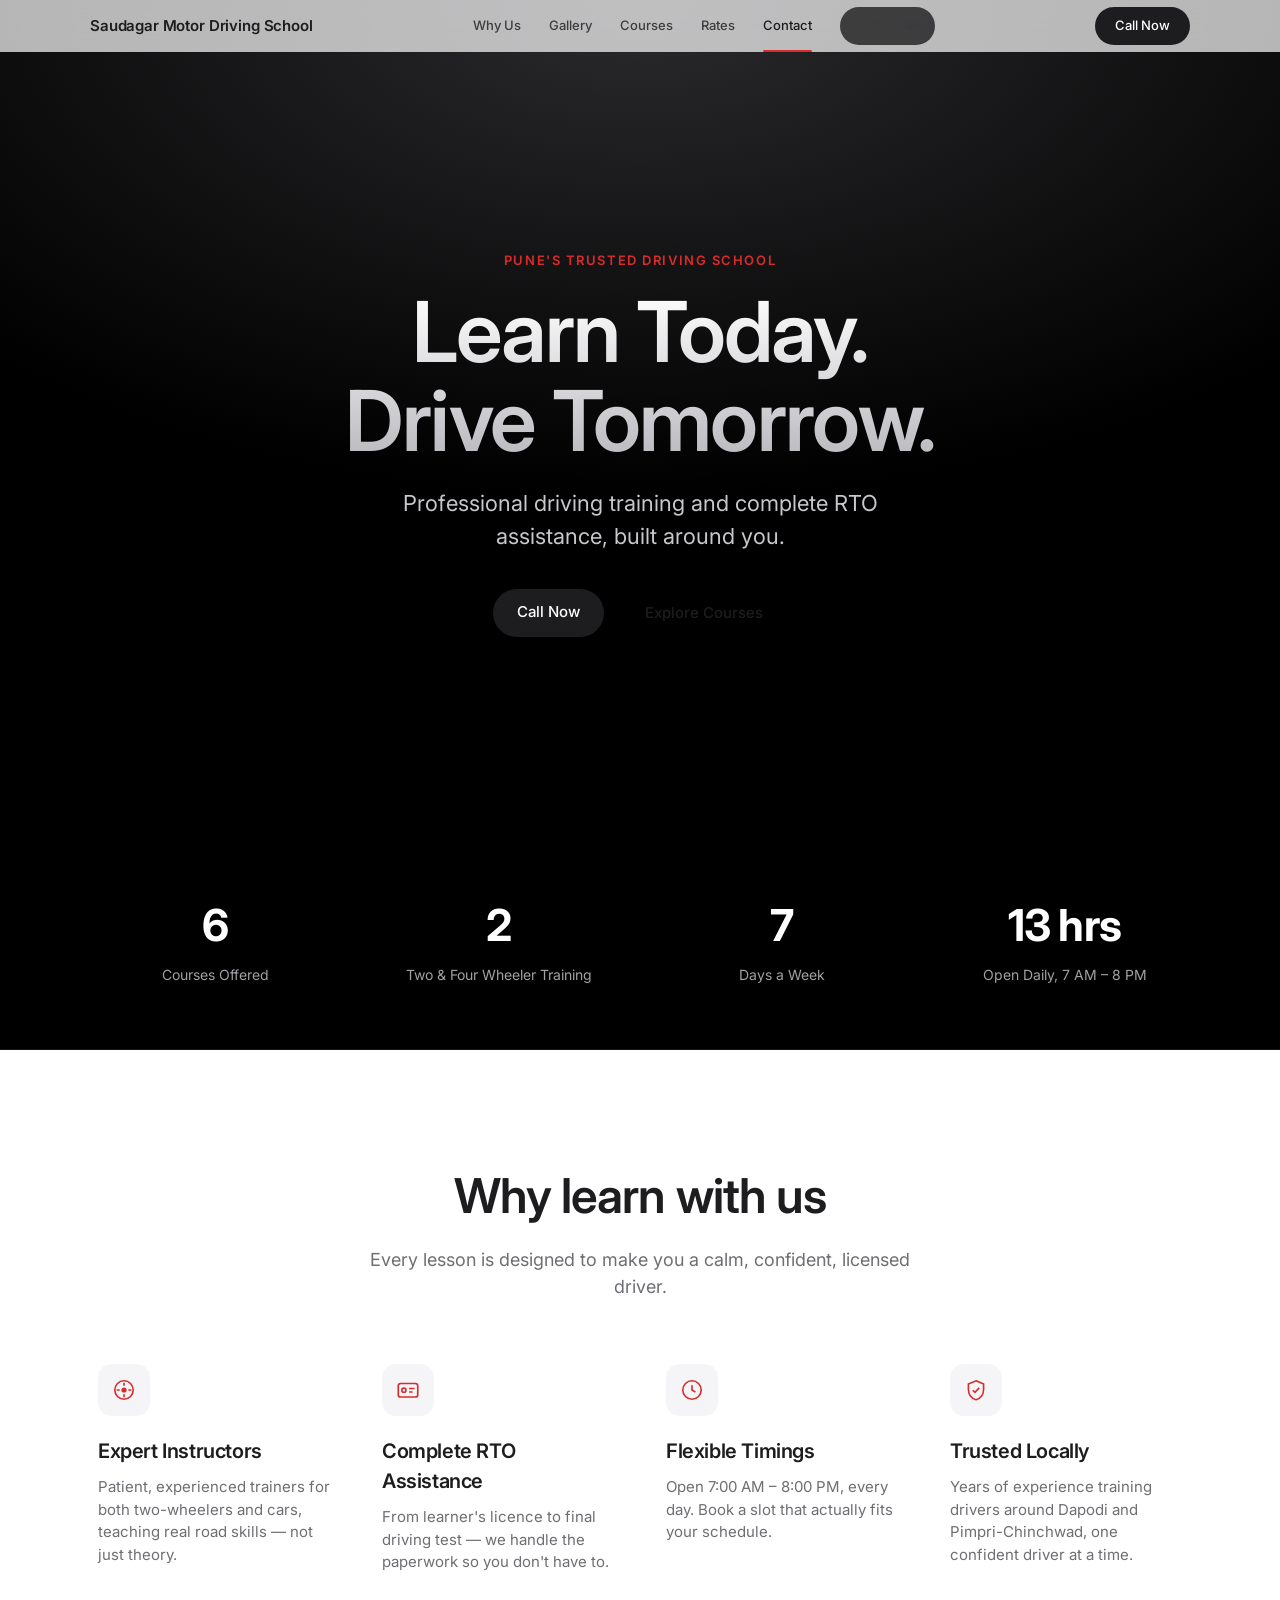
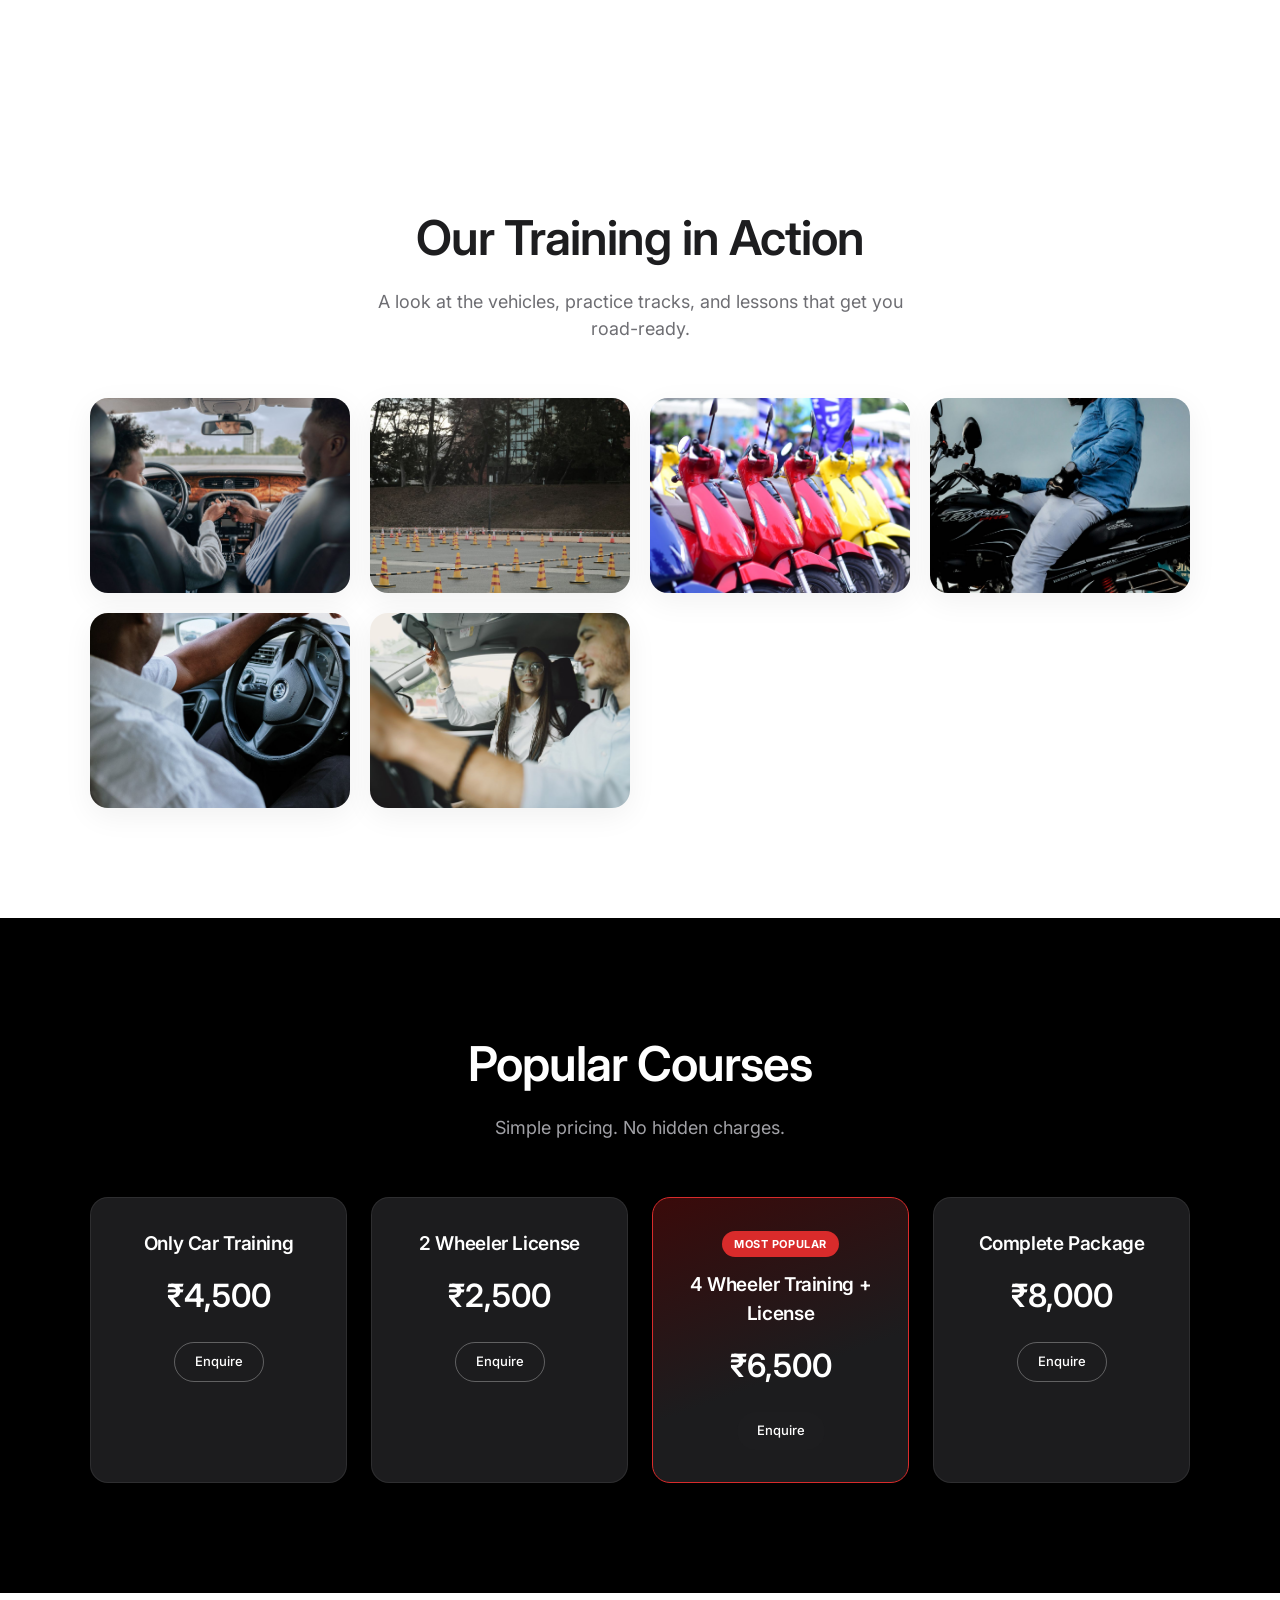
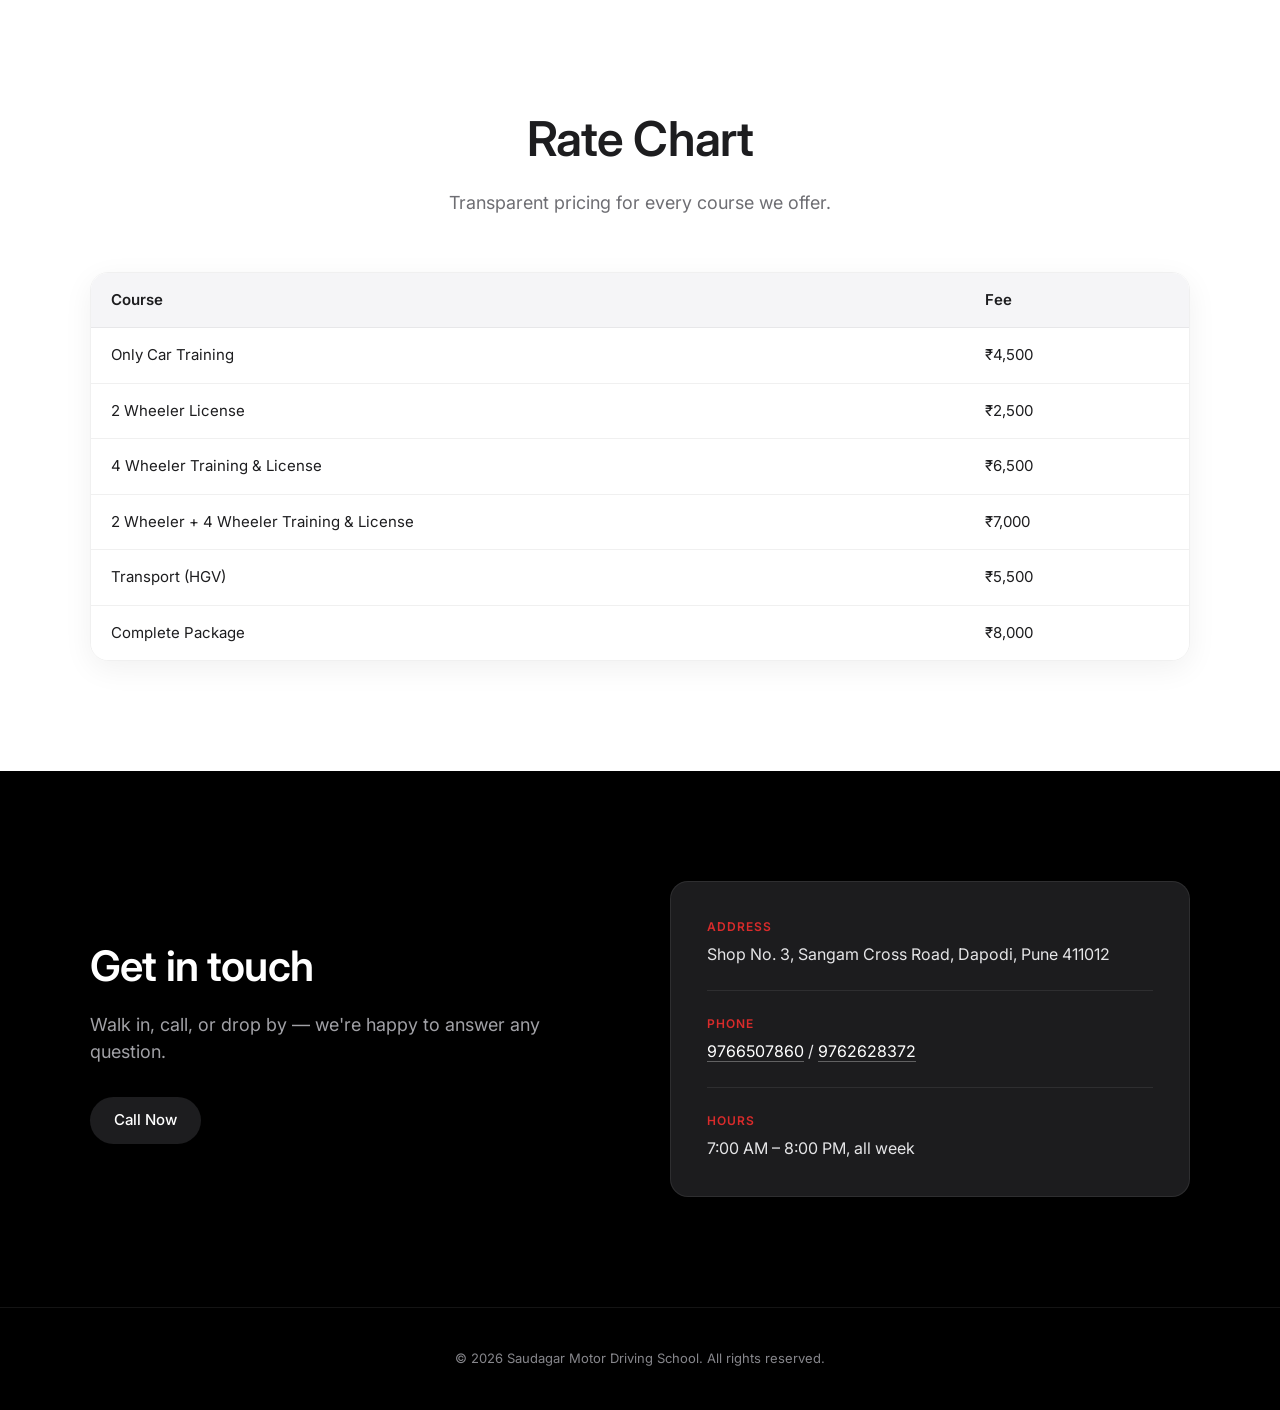
==== commit 976fd6d4: "initial commit 3" ====
--- a/index.html
+++ b/index.html
@@ -26,6 +26,7 @@
     <a href="#" class="logo">Saudagar Motor Driving School</a>
     <nav id="primaryNav">
       <a href="#why">Why Us</a>
+      <a href="#gallery">Gallery</a>
       <a href="#courses">Courses</a>
       <a href="#rates">Rates</a>
       <a href="#contact">Contact</a>
@@ -124,6 +125,39 @@
     </div>
   </div>
 </section>
+
+<section id="gallery" class="section">
+  <div class="container">
+    <h2 class="reveal">Our Training in Action</h2>
+    <p class="section-sub reveal">A look at the vehicles, practice tracks, and lessons that get you road-ready.</p>
+
+    <div class="gallery-grid">
+      <button class="gallery-item reveal" type="button">
+        <img src="images/gallery/learning-to-drive.jpg" alt="Instructor handing over the car keys to a learner" loading="lazy">
+      </button>
+      <button class="gallery-item reveal" type="button">
+        <img src="images/gallery/practice-track.jpg" alt="Cone-marked practice track used for driving training" loading="lazy">
+      </button>
+      <button class="gallery-item reveal" type="button">
+        <img src="images/gallery/two-wheeler-training.jpg" alt="Row of two-wheelers used for scooter and bike training" loading="lazy">
+      </button>
+      <button class="gallery-item reveal" type="button">
+        <img src="images/gallery/on-the-road.jpg" alt="Rider on a two-wheeler practicing on the road" loading="lazy">
+      </button>
+      <button class="gallery-item reveal" type="button">
+        <img src="images/gallery/behind-the-wheel.jpg" alt="Student driver focused behind the steering wheel" loading="lazy">
+      </button>
+      <button class="gallery-item reveal" type="button">
+        <img src="images/gallery/confident-driving.jpg" alt="Instructor and student smiling during a car lesson" loading="lazy">
+      </button>
+    </div>
+  </div>
+</section>
+
+<div class="lightbox" id="lightbox" aria-hidden="true">
+  <button class="lightbox-close" id="lightboxClose" type="button" aria-label="Close image">&times;</button>
+  <img id="lightboxImg" src="" alt="">
+</div>
 
 <section id="courses" class="section section-dark">
   <div class="container">
@@ -236,6 +270,38 @@
 primaryNav.querySelectorAll('a').forEach(a=>a.addEventListener('click', closeMenu));
 document.addEventListener('keydown', e=>{ if(e.key==='Escape') closeMenu(); });
 
+/* Gallery lightbox */
+const lightbox = document.getElementById('lightbox');
+const lightboxImg = document.getElementById('lightboxImg');
+const lightboxClose = document.getElementById('lightboxClose');
+let lastFocused = null;
+
+function openLightbox(src, alt){
+  lastFocused = document.activeElement;
+  lightboxImg.src = src;
+  lightboxImg.alt = alt;
+  lightbox.classList.add('open');
+  lightbox.setAttribute('aria-hidden','false');
+  document.body.style.overflow = 'hidden';
+  lightboxClose.focus();
+}
+function closeLightbox(){
+  lightbox.classList.remove('open');
+  lightbox.setAttribute('aria-hidden','true');
+  document.body.style.overflow = '';
+  lightboxImg.src = '';
+  if(lastFocused) lastFocused.focus();
+}
+document.querySelectorAll('.gallery-item').forEach(btn=>{
+  btn.addEventListener('click', ()=>{
+    const img = btn.querySelector('img');
+    openLightbox(img.src, img.alt);
+  });
+});
+lightboxClose.addEventListener('click', closeLightbox);
+lightbox.addEventListener('click', e=>{ if(e.target === lightbox) closeLightbox(); });
+document.addEventListener('keydown', e=>{ if(e.key === 'Escape' && lightbox.classList.contains('open')) closeLightbox(); });
+
 /* Scroll-spy active section link */
 const navLinks = [...primaryNav.querySelectorAll('a[href^="#"]')];
 const sections = navLinks.map(a=>document.querySelector(a.getAttribute('href'))).filter(Boolean);
--- a/style.css
+++ b/style.css
@@ -192,6 +192,55 @@
   font-size:11px;font-weight:700;letter-spacing:.05em;text-transform:uppercase;
   padding:5px 12px;border-radius:var(--pill);margin:0 0 14px;
 }
+
+/* ---------- Gallery ---------- */
+.gallery-grid{
+  display:grid;grid-template-columns:repeat(auto-fit,minmax(240px,1fr));
+  gap:20px;
+}
+.gallery-item{
+  position:relative;
+  display:block;width:100%;
+  padding:0;margin:0;border:none;background:none;cursor:pointer;
+  border-radius:var(--radius);overflow:hidden;
+  aspect-ratio:4/3;
+  box-shadow:0 8px 30px rgba(0,0,0,0.06);
+}
+.gallery-item img{
+  width:100%;height:100%;object-fit:cover;display:block;
+  transition:transform .4s var(--ease);
+}
+.gallery-item::after{
+  content:"";position:absolute;inset:0;
+  background:linear-gradient(180deg, transparent 60%, rgba(0,0,0,0.35));
+  opacity:0;transition:opacity .3s var(--ease);
+}
+.gallery-item:hover img{transform:scale(1.06)}
+.gallery-item:hover::after{opacity:1}
+.gallery-item:focus-visible{outline:2px solid var(--accent);outline-offset:3px}
+
+/* ---------- Lightbox ---------- */
+.lightbox{
+  position:fixed;inset:0;z-index:200;
+  display:flex;align-items:center;justify-content:center;
+  background:rgba(0,0,0,0.92);
+  opacity:0;pointer-events:none;
+  transition:opacity .25s var(--ease);
+  padding:40px 20px;
+}
+.lightbox.open{opacity:1;pointer-events:auto}
+.lightbox img{
+  max-width:min(900px,92vw);max-height:86vh;
+  border-radius:12px;box-shadow:0 20px 60px rgba(0,0,0,0.5);
+}
+.lightbox-close{
+  position:absolute;top:20px;right:20px;
+  width:44px;height:44px;border-radius:50%;
+  border:1px solid rgba(255,255,255,0.3);background:rgba(255,255,255,0.08);
+  color:#fff;font-size:26px;line-height:1;cursor:pointer;
+  transition:background .2s var(--ease);
+}
+.lightbox-close:hover{background:rgba(255,255,255,0.18)}
 
 /* ---------- Table ---------- */
 .table-wrap{
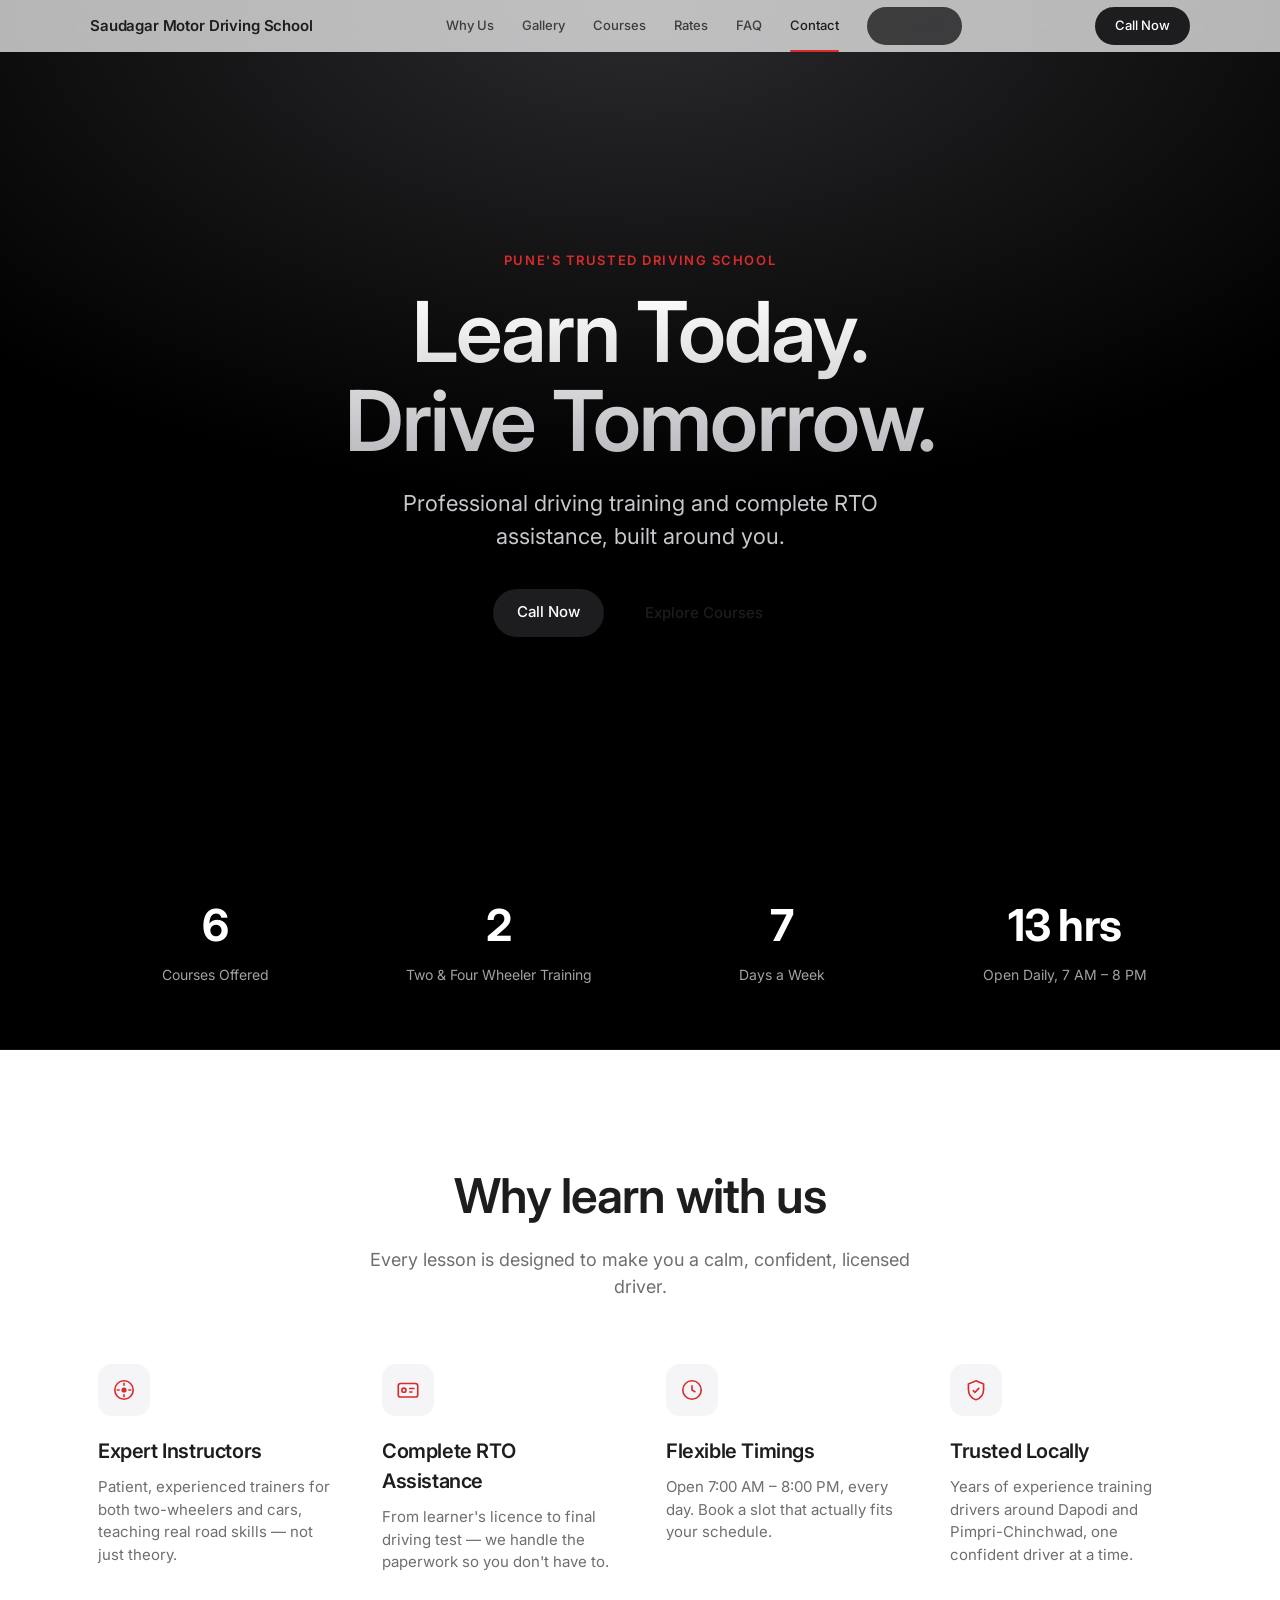
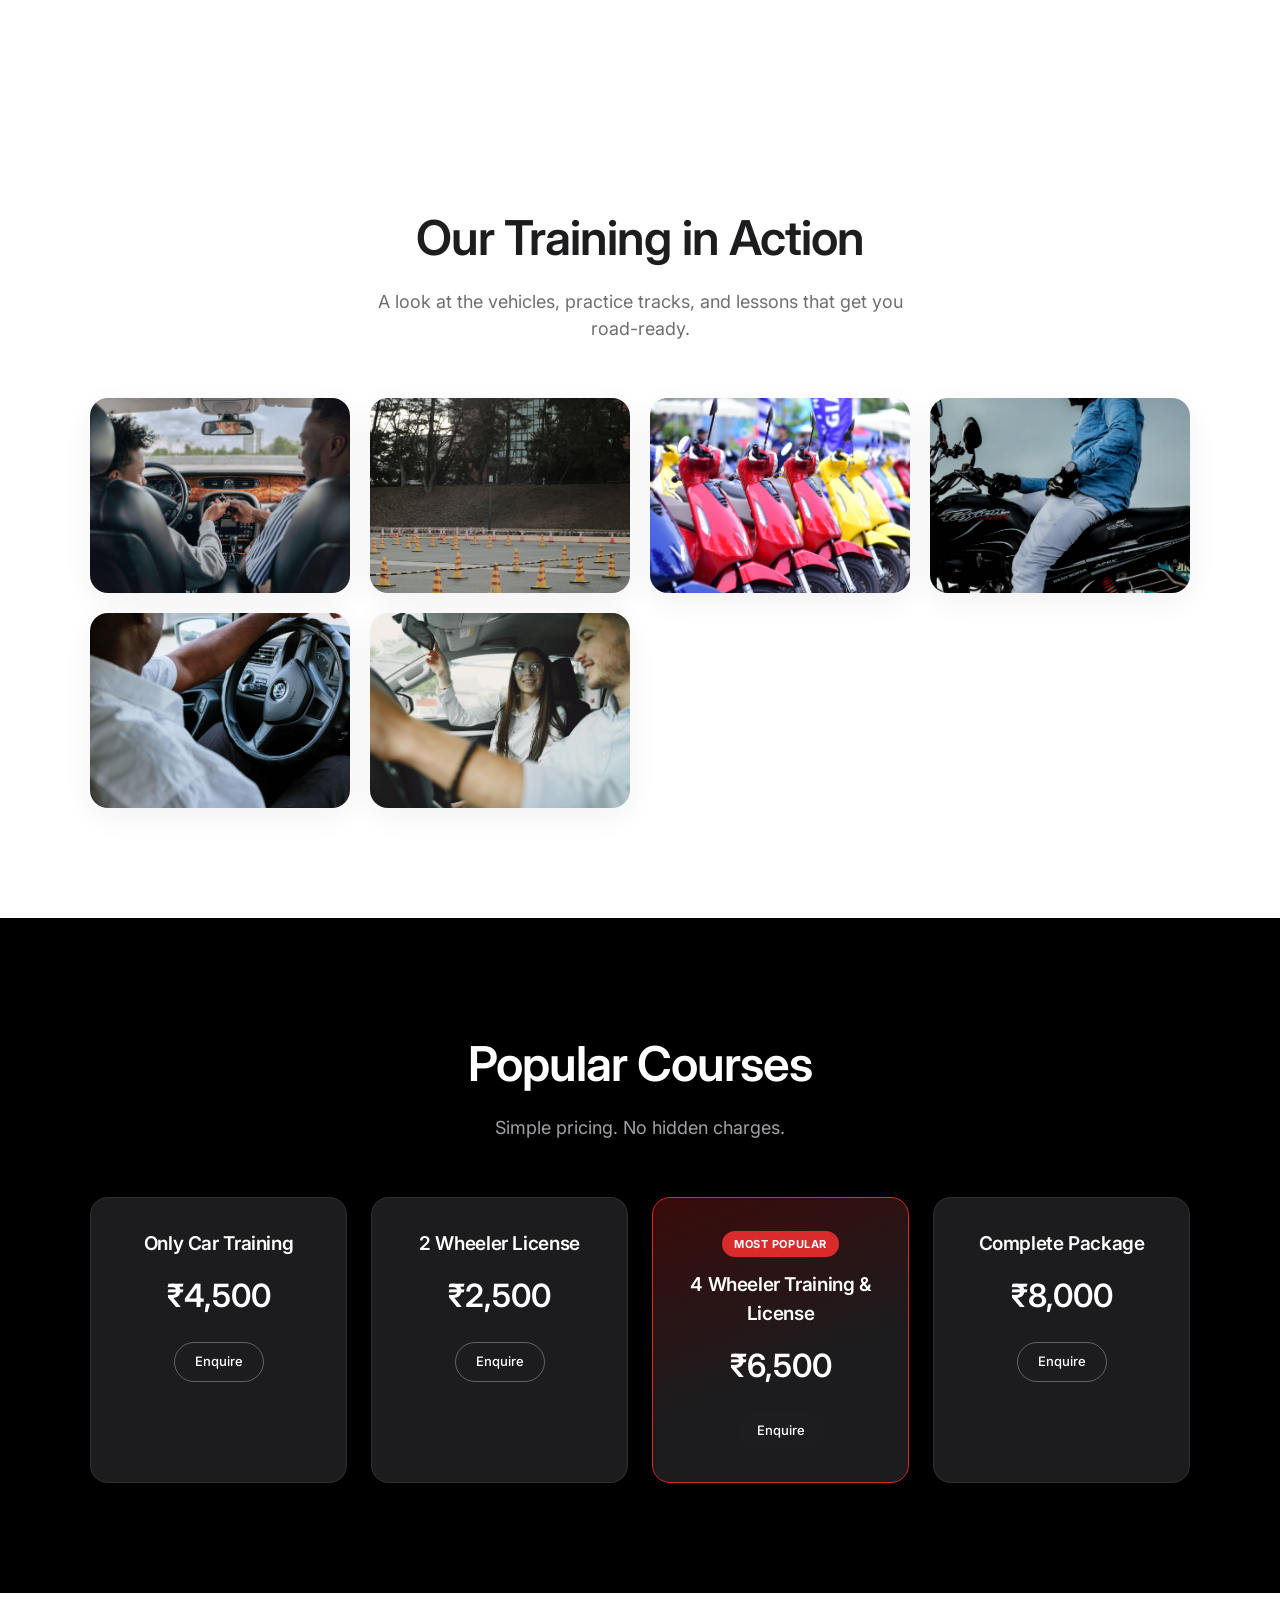
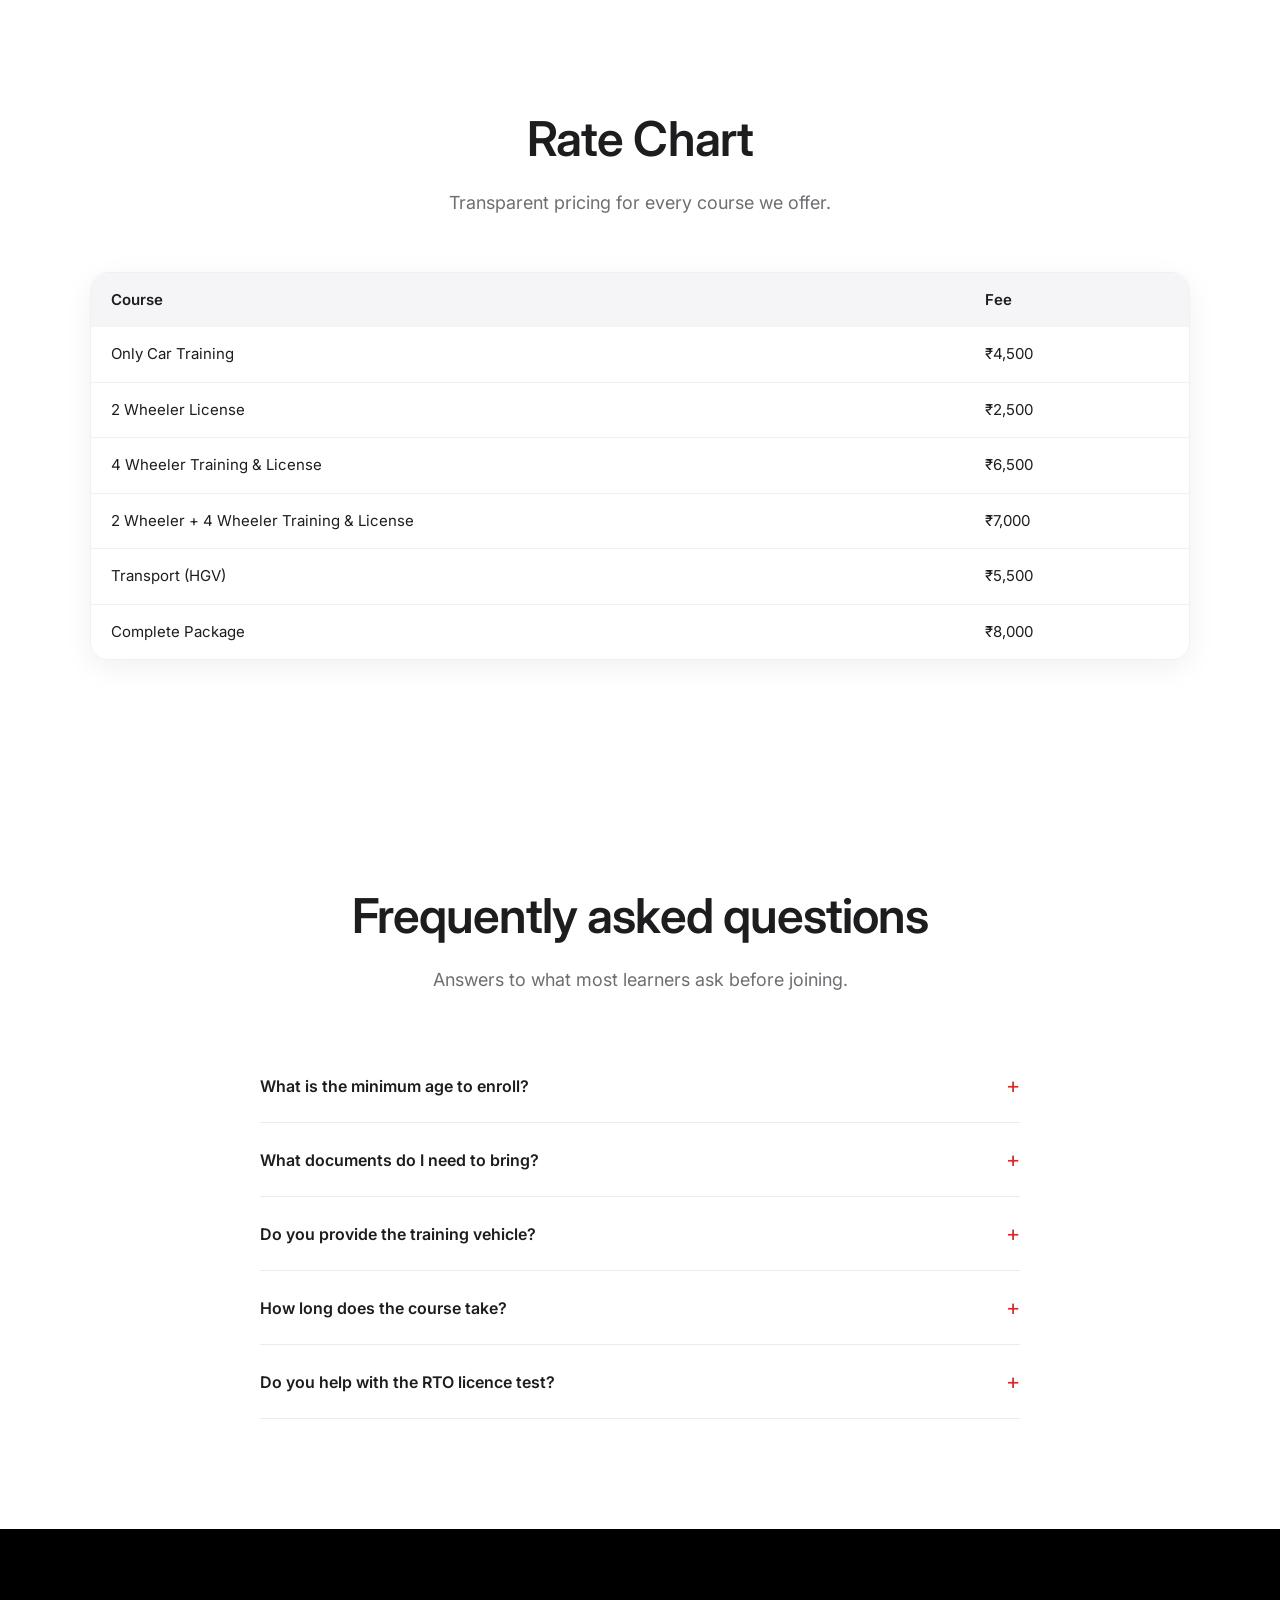
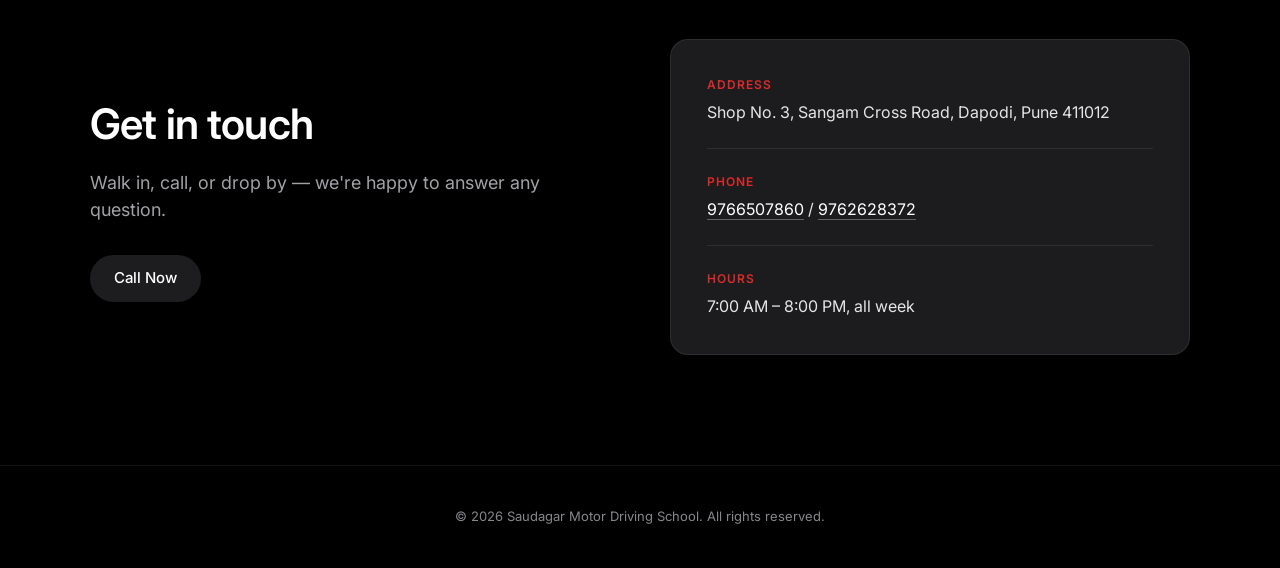
==== commit 1c928239: "initial commit 4" ====
--- a/index.html
+++ b/index.html
@@ -27,12 +27,14 @@
     <nav id="primaryNav">
       <a href="#why">Why Us</a>
       <a href="#gallery">Gallery</a>
+      <a href="#testimonials" id="navTestimonials">Testimonials</a>
       <a href="#courses">Courses</a>
       <a href="#rates">Rates</a>
+      <a href="#faq">FAQ</a>
       <a href="#contact">Contact</a>
-      <a class="btn btn-small nav-cta-mobile" href="tel:9766507860">Call Now</a>
+      <a class="btn btn-small nav-cta-mobile" data-call-now href="tel:">Call Now</a>
     </nav>
-    <a class="btn btn-small nav-cta-desktop" href="tel:9766507860">Call Now</a>
+    <a class="btn btn-small nav-cta-desktop" data-call-now href="tel:">Call Now</a>
     <button class="nav-toggle" id="navToggle" aria-label="Menu" aria-expanded="false" aria-controls="primaryNav">
       <span></span><span></span><span></span>
     </button>
@@ -40,117 +42,32 @@
 </header>
 
 <section class="hero">
-  <p class="eyebrow reveal">Pune's trusted driving school</p>
-  <h1 class="reveal">Learn Today.<br>Drive Tomorrow.</h1>
-  <p class="hero-sub reveal">Professional driving training and complete RTO assistance,
-     built around you.</p>
+  <p class="eyebrow reveal" id="heroEyebrow"></p>
+  <h1 class="reveal" id="heroHeading"></h1>
+  <p class="hero-sub reveal" id="heroSub"></p>
   <div class="hero-actions reveal">
-    <a class="btn" href="tel:9766507860">Call Now</a>
-    <a class="btn btn-ghost" href="#courses">Explore Courses</a>
+    <a class="btn" data-call-now href="tel:" id="heroPrimaryBtn"></a>
+    <a class="btn btn-ghost" href="#courses" id="heroSecondaryBtn"></a>
   </div>
 </section>
 
 <section class="stats">
-  <div class="container stats-grid">
-    <div class="stat reveal">
-      <p class="stat-number">6</p>
-      <p class="stat-label">Courses Offered</p>
-    </div>
-    <div class="stat reveal">
-      <p class="stat-number">2</p>
-      <p class="stat-label">Two &amp; Four Wheeler Training</p>
-    </div>
-    <div class="stat reveal">
-      <p class="stat-number">7</p>
-      <p class="stat-label">Days a Week</p>
-    </div>
-    <div class="stat reveal">
-      <p class="stat-number">13 hrs</p>
-      <p class="stat-label">Open Daily, 7 AM – 8 PM</p>
-    </div>
-  </div>
+  <div class="container stats-grid" id="statsGrid"></div>
 </section>
 
 <section id="why" class="section">
   <div class="container">
-    <h2 class="reveal">Why learn with us</h2>
-    <p class="section-sub reveal">Every lesson is designed to make you a calm, confident, licensed driver.</p>
-
-    <div class="feature-grid">
-      <div class="feature reveal">
-        <div class="icon">
-          <svg viewBox="0 0 24 24" fill="none" stroke="currentColor" stroke-width="1.5">
-            <circle cx="12" cy="12" r="8.5"/>
-            <circle cx="12" cy="12" r="2.4" fill="currentColor" stroke="none"/>
-            <path d="M12 5.2V8M12 16v2.8M18.8 12H16M8 12H5.2"/>
-          </svg>
-        </div>
-        <h3>Expert Instructors</h3>
-        <p>Patient, experienced trainers for both two-wheelers and cars, teaching real road skills — not just theory.</p>
-      </div>
-
-      <div class="feature reveal">
-        <div class="icon">
-          <svg viewBox="0 0 24 24" fill="none" stroke="currentColor" stroke-width="1.5">
-            <rect x="3" y="6" width="18" height="12.5" rx="2.2"/>
-            <circle cx="8.2" cy="12.2" r="1.9"/>
-            <path d="M13 10.6h5M13 13.8h3.2"/>
-          </svg>
-        </div>
-        <h3>Complete RTO Assistance</h3>
-        <p>From learner's licence to final driving test — we handle the paperwork so you don't have to.</p>
-      </div>
-
-      <div class="feature reveal">
-        <div class="icon">
-          <svg viewBox="0 0 24 24" fill="none" stroke="currentColor" stroke-width="1.5">
-            <circle cx="12" cy="12" r="8.5"/>
-            <path d="M12 7.5V12l3.2 2"/>
-          </svg>
-        </div>
-        <h3>Flexible Timings</h3>
-        <p>Open 7:00 AM – 8:00 PM, every day. Book a slot that actually fits your schedule.</p>
-      </div>
-
-      <div class="feature reveal">
-        <div class="icon">
-          <svg viewBox="0 0 24 24" fill="none" stroke="currentColor" stroke-width="1.5">
-            <path d="M12 3.5l7 3v5c0 4.6-3 8.2-7 9.5-4-1.3-7-4.9-7-9.5v-5l7-3z"/>
-            <path d="M9 12.2l2 2 4-4.2"/>
-          </svg>
-        </div>
-        <h3>Trusted Locally</h3>
-        <p>Years of experience training drivers around Dapodi and Pimpri-Chinchwad, one confident driver at a time.</p>
-      </div>
-    </div>
+    <h2 class="reveal" id="aboutHeading"></h2>
+    <p class="section-sub reveal" id="aboutSubtitle"></p>
+    <div class="feature-grid" id="featureGrid"></div>
   </div>
 </section>
 
 <section id="gallery" class="section">
   <div class="container">
-    <h2 class="reveal">Our Training in Action</h2>
-    <p class="section-sub reveal">A look at the vehicles, practice tracks, and lessons that get you road-ready.</p>
-
-    <div class="gallery-grid">
-      <button class="gallery-item reveal" type="button">
-        <img src="images/gallery/learning-to-drive.jpg" alt="Instructor handing over the car keys to a learner" loading="lazy">
-      </button>
-      <button class="gallery-item reveal" type="button">
-        <img src="images/gallery/practice-track.jpg" alt="Cone-marked practice track used for driving training" loading="lazy">
-      </button>
-      <button class="gallery-item reveal" type="button">
-        <img src="images/gallery/two-wheeler-training.jpg" alt="Row of two-wheelers used for scooter and bike training" loading="lazy">
-      </button>
-      <button class="gallery-item reveal" type="button">
-        <img src="images/gallery/on-the-road.jpg" alt="Rider on a two-wheeler practicing on the road" loading="lazy">
-      </button>
-      <button class="gallery-item reveal" type="button">
-        <img src="images/gallery/behind-the-wheel.jpg" alt="Student driver focused behind the steering wheel" loading="lazy">
-      </button>
-      <button class="gallery-item reveal" type="button">
-        <img src="images/gallery/confident-driving.jpg" alt="Instructor and student smiling during a car lesson" loading="lazy">
-      </button>
-    </div>
+    <h2 class="reveal" id="galleryHeading"></h2>
+    <p class="section-sub reveal" id="gallerySubtitle"></p>
+    <div class="gallery-grid" id="galleryGrid"></div>
   </div>
 </section>
 
@@ -159,75 +76,63 @@
   <img id="lightboxImg" src="" alt="">
 </div>
 
+<section id="testimonials" class="section is-hidden">
+  <div class="container">
+    <h2 class="reveal" id="testimonialsHeading"></h2>
+    <p class="section-sub reveal" id="testimonialsSubtitle"></p>
+    <div class="testimonial-grid" id="testimonialsGrid"></div>
+  </div>
+</section>
+
 <section id="courses" class="section section-dark">
   <div class="container">
-    <h2 class="reveal">Popular Courses</h2>
-    <p class="section-sub reveal">Simple pricing. No hidden charges.</p>
-
-    <div class="grid">
-      <div class="card reveal">
-        <h3>Only Car Training</h3>
-        <p class="price">₹4,500</p>
-        <a class="btn btn-small btn-ghost" href="tel:9766507860">Enquire</a>
-      </div>
-      <div class="card reveal">
-        <h3>2 Wheeler License</h3>
-        <p class="price">₹2,500</p>
-        <a class="btn btn-small btn-ghost" href="tel:9766507860">Enquire</a>
-      </div>
-      <div class="card card-highlight reveal">
-        <p class="badge">Most Popular</p>
-        <h3>4 Wheeler Training + License</h3>
-        <p class="price">₹6,500</p>
-        <a class="btn btn-small" href="tel:9766507860">Enquire</a>
-      </div>
-      <div class="card reveal">
-        <h3>Complete Package</h3>
-        <p class="price">₹8,000</p>
-        <a class="btn btn-small btn-ghost" href="tel:9766507860">Enquire</a>
-      </div>
-    </div>
+    <h2 class="reveal" id="coursesHeading"></h2>
+    <p class="section-sub reveal" id="coursesSubtitle"></p>
+    <div class="grid" id="coursesGrid"></div>
   </div>
 </section>
 
 <section id="rates" class="section">
   <div class="container">
-    <h2 class="reveal">Rate Chart</h2>
-    <p class="section-sub reveal">Transparent pricing for every course we offer.</p>
+    <h2 class="reveal" id="rateHeading"></h2>
+    <p class="section-sub reveal" id="rateSubtitle"></p>
 
     <div class="table-wrap reveal">
       <table>
-        <tr><th>Course</th><th>Fee</th></tr>
-        <tr><td>Only Car Training</td><td>₹4,500</td></tr>
-        <tr><td>2 Wheeler License</td><td>₹2,500</td></tr>
-        <tr><td>4 Wheeler Training &amp; License</td><td>₹6,500</td></tr>
-        <tr><td>2 Wheeler + 4 Wheeler Training &amp; License</td><td>₹7,000</td></tr>
-        <tr><td>Transport (HGV)</td><td>₹5,500</td></tr>
-        <tr><td>Complete Package</td><td>₹8,000</td></tr>
+        <thead><tr><th>Course</th><th>Fee</th></tr></thead>
+        <tbody id="rateTableBody"></tbody>
       </table>
     </div>
+  </div>
+</section>
+
+<section id="faq" class="section">
+  <div class="container">
+    <h2 class="reveal" id="faqHeading"></h2>
+    <p class="section-sub reveal" id="faqSubtitle"></p>
+    <div class="faq-list" id="faqList"></div>
   </div>
 </section>
 
 <section id="contact" class="section section-dark">
   <div class="container contact-grid">
     <div class="reveal">
-      <h2>Get in touch</h2>
-      <p class="section-sub">Walk in, call, or drop by — we're happy to answer any question.</p>
-      <a class="btn" href="tel:9766507860">Call Now</a>
+      <h2 id="contactHeading"></h2>
+      <p class="section-sub" id="contactSubtitle"></p>
+      <a class="btn" data-call-now href="tel:">Call Now</a>
     </div>
     <div class="contact-card reveal">
       <div class="contact-row">
         <span class="contact-label">Address</span>
-        <p>Shop No. 3, Sangam Cross Road, Dapodi, Pune 411012</p>
+        <p id="contactAddress"></p>
       </div>
       <div class="contact-row">
         <span class="contact-label">Phone</span>
-        <p><a href="tel:9766507860">9766507860</a> / <a href="tel:9762628372">9762628372</a></p>
+        <p id="contactPhoneLinks"></p>
       </div>
       <div class="contact-row">
         <span class="contact-label">Hours</span>
-        <p>7:00 AM – 8:00 PM, all week</p>
+        <p id="contactHours"></p>
       </div>
     </div>
   </div>
@@ -240,80 +145,234 @@
 </footer>
 
 <script>
-const header = document.getElementById('site-header');
-window.addEventListener('scroll',()=>{
-  header.classList.toggle('scrolled', window.scrollY > 8);
-});
-
-const io = new IntersectionObserver(entries=>{
-  entries.forEach(e=>{ if(e.isIntersecting){ e.target.classList.add('in-view'); io.unobserve(e.target); } });
-},{threshold:0.15});
-document.querySelectorAll('.reveal').forEach(el=>io.observe(el));
-
-/* Mobile nav toggle */
-const navToggle = document.getElementById('navToggle');
-const primaryNav = document.getElementById('primaryNav');
-
-function closeMenu(){
-  header.classList.remove('menu-open');
-  navToggle.setAttribute('aria-expanded','false');
-  document.body.style.overflow='';
-}
-function openMenu(){
-  header.classList.add('menu-open');
-  navToggle.setAttribute('aria-expanded','true');
-  document.body.style.overflow='hidden';
-}
-navToggle.addEventListener('click',()=>{
-  header.classList.contains('menu-open') ? closeMenu() : openMenu();
-});
-primaryNav.querySelectorAll('a').forEach(a=>a.addEventListener('click', closeMenu));
-document.addEventListener('keydown', e=>{ if(e.key==='Escape') closeMenu(); });
-
-/* Gallery lightbox */
-const lightbox = document.getElementById('lightbox');
-const lightboxImg = document.getElementById('lightboxImg');
-const lightboxClose = document.getElementById('lightboxClose');
-let lastFocused = null;
-
-function openLightbox(src, alt){
-  lastFocused = document.activeElement;
-  lightboxImg.src = src;
-  lightboxImg.alt = alt;
-  lightbox.classList.add('open');
-  lightbox.setAttribute('aria-hidden','false');
-  document.body.style.overflow = 'hidden';
-  lightboxClose.focus();
-}
-function closeLightbox(){
-  lightbox.classList.remove('open');
-  lightbox.setAttribute('aria-hidden','true');
-  document.body.style.overflow = '';
-  lightboxImg.src = '';
-  if(lastFocused) lastFocused.focus();
-}
-document.querySelectorAll('.gallery-item').forEach(btn=>{
-  btn.addEventListener('click', ()=>{
-    const img = btn.querySelector('img');
-    openLightbox(img.src, img.alt);
+/* ---------- content rendering (reads from /data/*.json) ---------- */
+
+const ICON_SVGS = {
+  instructor: '<circle cx="12" cy="12" r="8.5"/><circle cx="12" cy="12" r="2.4" fill="currentColor" stroke="none"/><path d="M12 5.2V8M12 16v2.8M18.8 12H16M8 12H5.2"/>',
+  rto: '<rect x="3" y="6" width="18" height="12.5" rx="2.2"/><circle cx="8.2" cy="12.2" r="1.9"/><path d="M13 10.6h5M13 13.8h3.2"/>',
+  clock: '<circle cx="12" cy="12" r="8.5"/><path d="M12 7.5V12l3.2 2"/>',
+  shield: '<path d="M12 3.5l7 3v5c0 4.6-3 8.2-7 9.5-4-1.3-7-4.9-7-9.5v-5l7-3z"/><path d="M9 12.2l2 2 4-4.2"/>',
+};
+
+function esc(value) {
+  return String(value ?? '').replace(/[&<>"']/g, c => ({
+    '&': '&amp;', '<': '&lt;', '>': '&gt;', '"': '&quot;', "'": '&#39;',
+  }[c]));
+}
+
+async function loadContent(name) {
+  const res = await fetch(`data/${name}.json`);
+  if (!res.ok) throw new Error(`Could not load data/${name}.json`);
+  return res.json();
+}
+
+function renderHero(data) {
+  document.getElementById('heroEyebrow').textContent = data.eyebrow || '';
+  document.getElementById('heroHeading').innerHTML = (data.heading || '').split('\n').map(esc).join('<br>');
+  document.getElementById('heroSub').textContent = data.subtitle || '';
+  document.getElementById('heroPrimaryBtn').textContent = data.primaryButtonText || 'Call Now';
+
+  const secondaryBtn = document.getElementById('heroSecondaryBtn');
+  secondaryBtn.textContent = data.secondaryButtonText || '';
+  secondaryBtn.href = data.secondaryButtonLink || '#courses';
+
+  document.getElementById('statsGrid').innerHTML = (data.stats || []).map(s => `
+    <div class="stat reveal">
+      <p class="stat-number">${esc(s.number)}</p>
+      <p class="stat-label">${esc(s.label)}</p>
+    </div>`).join('');
+}
+
+function renderAbout(data) {
+  document.getElementById('aboutHeading').textContent = data.heading || '';
+  document.getElementById('aboutSubtitle').textContent = data.subtitle || '';
+  document.getElementById('featureGrid').innerHTML = (data.features || []).map(f => `
+    <div class="feature reveal">
+      <div class="icon"><svg viewBox="0 0 24 24" fill="none" stroke="currentColor" stroke-width="1.5">${ICON_SVGS[f.icon] || ICON_SVGS.instructor}</svg></div>
+      <h3>${esc(f.title)}</h3>
+      <p>${esc(f.description)}</p>
+    </div>`).join('');
+}
+
+function renderGallery(data) {
+  document.getElementById('galleryHeading').textContent = data.heading || '';
+  document.getElementById('gallerySubtitle').textContent = data.subtitle || '';
+  document.getElementById('galleryGrid').innerHTML = (data.items || []).map(item => `
+    <button class="gallery-item reveal" type="button">
+      <img src="${esc(item.src)}" alt="${esc(item.alt)}" loading="lazy">
+    </button>`).join('');
+}
+
+function renderTestimonials(data) {
+  const section = document.getElementById('testimonials');
+  const navLink = document.getElementById('navTestimonials');
+  const items = data.items || [];
+
+  if (!items.length) {
+    section.classList.add('is-hidden');
+    navLink.classList.add('is-hidden');
+    return;
+  }
+  section.classList.remove('is-hidden');
+  navLink.classList.remove('is-hidden');
+  document.getElementById('testimonialsHeading').textContent = data.heading || '';
+  document.getElementById('testimonialsSubtitle').textContent = data.subtitle || '';
+  document.getElementById('testimonialsGrid').innerHTML = items.map(t => {
+    const stars = Math.max(0, Math.min(5, Number(t.rating) || 0));
+    return `
+    <div class="testimonial-card reveal">
+      <p class="testimonial-rating" aria-label="${stars} out of 5 stars">${'★'.repeat(stars)}${'☆'.repeat(5 - stars)}</p>
+      <p class="testimonial-text">"${esc(t.text)}"</p>
+      <p class="testimonial-name">${esc(t.name)}</p>
+    </div>`;
+  }).join('');
+}
+
+function renderFaq(data) {
+  document.getElementById('faqHeading').textContent = data.heading || '';
+  document.getElementById('faqSubtitle').textContent = data.subtitle || '';
+  document.getElementById('faqList').innerHTML = (data.items || []).map(item => `
+    <details class="faq-item reveal">
+      <summary>${esc(item.question)}</summary>
+      <p>${esc(item.answer)}</p>
+    </details>`).join('');
+}
+
+function renderFees(data, phone) {
+  document.getElementById('coursesHeading').textContent = data.coursesHeading || '';
+  document.getElementById('coursesSubtitle').textContent = data.coursesSubtitle || '';
+  document.getElementById('rateHeading').textContent = data.rateHeading || '';
+  document.getElementById('rateSubtitle').textContent = data.rateSubtitle || '';
+  const courses = data.courses || [];
+
+  document.getElementById('coursesGrid').innerHTML = courses.filter(c => c.showAsCard).map(c => `
+    <div class="card ${c.highlight ? 'card-highlight' : ''} reveal">
+      ${c.badge ? `<p class="badge">${esc(c.badge)}</p>` : ''}
+      <h3>${esc(c.name)}</h3>
+      <p class="price">${esc(c.price)}</p>
+      <a class="btn btn-small ${c.highlight ? '' : 'btn-ghost'}" href="tel:${esc(phone)}">Enquire</a>
+    </div>`).join('');
+
+  document.getElementById('rateTableBody').innerHTML = courses.map(c =>
+    `<tr><td>${esc(c.name)}</td><td>${esc(c.price)}</td></tr>`
+  ).join('');
+}
+
+function renderContact(data) {
+  document.getElementById('contactHeading').textContent = data.heading || '';
+  document.getElementById('contactSubtitle').textContent = data.subtitle || '';
+  document.getElementById('contactAddress').textContent = data.address || '';
+  document.getElementById('contactHours').textContent = data.hours || '';
+  const phones = data.phones || [];
+  document.getElementById('contactPhoneLinks').innerHTML = phones
+    .map(p => `<a href="tel:${esc(p)}">${esc(p)}</a>`)
+    .join(' / ');
+}
+
+function applyCallNowLinks(phone) {
+  document.querySelectorAll('[data-call-now]').forEach(el => { el.href = `tel:${phone}`; });
+}
+
+/* ---------- boot: fetch content, render, then wire up interactivity ---------- */
+
+async function boot() {
+  const [hero, about, gallery, testimonials, faq, fees, contact] = await Promise.all([
+    loadContent('hero'), loadContent('about'), loadContent('gallery'),
+    loadContent('testimonials'), loadContent('faq'), loadContent('fees'), loadContent('contact'),
+  ]);
+
+  const primaryPhone = (contact.phones && contact.phones[0]) || '';
+
+  renderHero(hero);
+  renderAbout(about);
+  renderGallery(gallery);
+  renderTestimonials(testimonials);
+  renderFaq(faq);
+  renderFees(fees, primaryPhone);
+  renderContact(contact);
+  applyCallNowLinks(primaryPhone);
+
+  initInteractivity();
+}
+
+function initInteractivity() {
+  const header = document.getElementById('site-header');
+  window.addEventListener('scroll', () => {
+    header.classList.toggle('scrolled', window.scrollY > 8);
   });
-});
-lightboxClose.addEventListener('click', closeLightbox);
-lightbox.addEventListener('click', e=>{ if(e.target === lightbox) closeLightbox(); });
-document.addEventListener('keydown', e=>{ if(e.key === 'Escape' && lightbox.classList.contains('open')) closeLightbox(); });
-
-/* Scroll-spy active section link */
-const navLinks = [...primaryNav.querySelectorAll('a[href^="#"]')];
-const sections = navLinks.map(a=>document.querySelector(a.getAttribute('href'))).filter(Boolean);
-const spy = new IntersectionObserver(entries=>{
-  entries.forEach(entry=>{
-    if(entry.isIntersecting){
-      const id = '#'+entry.target.id;
-      navLinks.forEach(a=>a.classList.toggle('active', a.getAttribute('href')===id));
-    }
+
+  const io = new IntersectionObserver(entries => {
+    entries.forEach(e => { if (e.isIntersecting) { e.target.classList.add('in-view'); io.unobserve(e.target); } });
+  }, { threshold: 0.15 });
+  document.querySelectorAll('.reveal').forEach(el => io.observe(el));
+
+  /* Mobile nav toggle */
+  const navToggle = document.getElementById('navToggle');
+  const primaryNav = document.getElementById('primaryNav');
+
+  function closeMenu() {
+    header.classList.remove('menu-open');
+    navToggle.setAttribute('aria-expanded', 'false');
+    document.body.style.overflow = '';
+  }
+  function openMenu() {
+    header.classList.add('menu-open');
+    navToggle.setAttribute('aria-expanded', 'true');
+    document.body.style.overflow = 'hidden';
+  }
+  navToggle.addEventListener('click', () => {
+    header.classList.contains('menu-open') ? closeMenu() : openMenu();
   });
-},{rootMargin:'-45% 0px -50% 0px'});
-sections.forEach(s=>spy.observe(s));
+  primaryNav.querySelectorAll('a').forEach(a => a.addEventListener('click', closeMenu));
+  document.addEventListener('keydown', e => { if (e.key === 'Escape') closeMenu(); });
+
+  /* Gallery lightbox */
+  const lightbox = document.getElementById('lightbox');
+  const lightboxImg = document.getElementById('lightboxImg');
+  const lightboxClose = document.getElementById('lightboxClose');
+  let lastFocused = null;
+
+  function openLightbox(src, alt) {
+    lastFocused = document.activeElement;
+    lightboxImg.src = src;
+    lightboxImg.alt = alt;
+    lightbox.classList.add('open');
+    lightbox.setAttribute('aria-hidden', 'false');
+    document.body.style.overflow = 'hidden';
+    lightboxClose.focus();
+  }
+  function closeLightbox() {
+    lightbox.classList.remove('open');
+    lightbox.setAttribute('aria-hidden', 'true');
+    document.body.style.overflow = '';
+    lightboxImg.src = '';
+    if (lastFocused) lastFocused.focus();
+  }
+  document.querySelectorAll('.gallery-item').forEach(btn => {
+    btn.addEventListener('click', () => {
+      const img = btn.querySelector('img');
+      openLightbox(img.src, img.alt);
+    });
+  });
+  lightboxClose.addEventListener('click', closeLightbox);
+  lightbox.addEventListener('click', e => { if (e.target === lightbox) closeLightbox(); });
+  document.addEventListener('keydown', e => { if (e.key === 'Escape' && lightbox.classList.contains('open')) closeLightbox(); });
+
+  /* Scroll-spy active section link */
+  const navLinks = [...primaryNav.querySelectorAll('a[href^="#"]')];
+  const sections = navLinks.map(a => document.querySelector(a.getAttribute('href'))).filter(Boolean);
+  const spy = new IntersectionObserver(entries => {
+    entries.forEach(entry => {
+      if (entry.isIntersecting) {
+        const id = '#' + entry.target.id;
+        navLinks.forEach(a => a.classList.toggle('active', a.getAttribute('href') === id));
+      }
+    });
+  }, { rootMargin: '-45% 0px -50% 0px' });
+  sections.forEach(s => spy.observe(s));
+}
+
+boot().catch(err => console.error('Failed to load site content:', err));
 </script>
 </body>
 </html>
--- a/style.css
+++ b/style.css
@@ -241,6 +241,41 @@
   transition:background .2s var(--ease);
 }
 .lightbox-close:hover{background:rgba(255,255,255,0.18)}
+
+/* ---------- Testimonials ---------- */
+.testimonial-grid{
+  display:grid;grid-template-columns:repeat(auto-fit,minmax(260px,1fr));
+  gap:24px;
+}
+.testimonial-card{
+  background:var(--gray-light);
+  border-radius:var(--radius);
+  padding:28px 26px;
+}
+.testimonial-rating{color:var(--accent);font-size:15px;letter-spacing:2px;margin:0 0 12px}
+.testimonial-text{font-size:15px;color:var(--gray-dark);margin:0 0 16px}
+.testimonial-name{font-size:14px;font-weight:600;margin:0}
+
+/* ---------- FAQ ---------- */
+.faq-list{max-width:760px;margin:0 auto}
+.faq-item{
+  border-bottom:1px solid rgba(0,0,0,0.08);
+  padding:20px 0;
+}
+.faq-item summary{
+  cursor:pointer;font-weight:600;font-size:16px;
+  list-style:none;display:flex;align-items:center;justify-content:space-between;gap:16px;
+}
+.faq-item summary::-webkit-details-marker{display:none}
+.faq-item summary::after{
+  content:"+";flex-shrink:0;font-size:22px;font-weight:400;color:var(--accent);
+  transition:transform .2s var(--ease);
+}
+.faq-item[open] summary::after{transform:rotate(45deg)}
+.faq-item p{color:var(--gray);font-size:15px;margin:14px 0 0}
+
+/* ---------- Utility ---------- */
+.is-hidden{display:none !important}
 
 /* ---------- Table ---------- */
 .table-wrap{
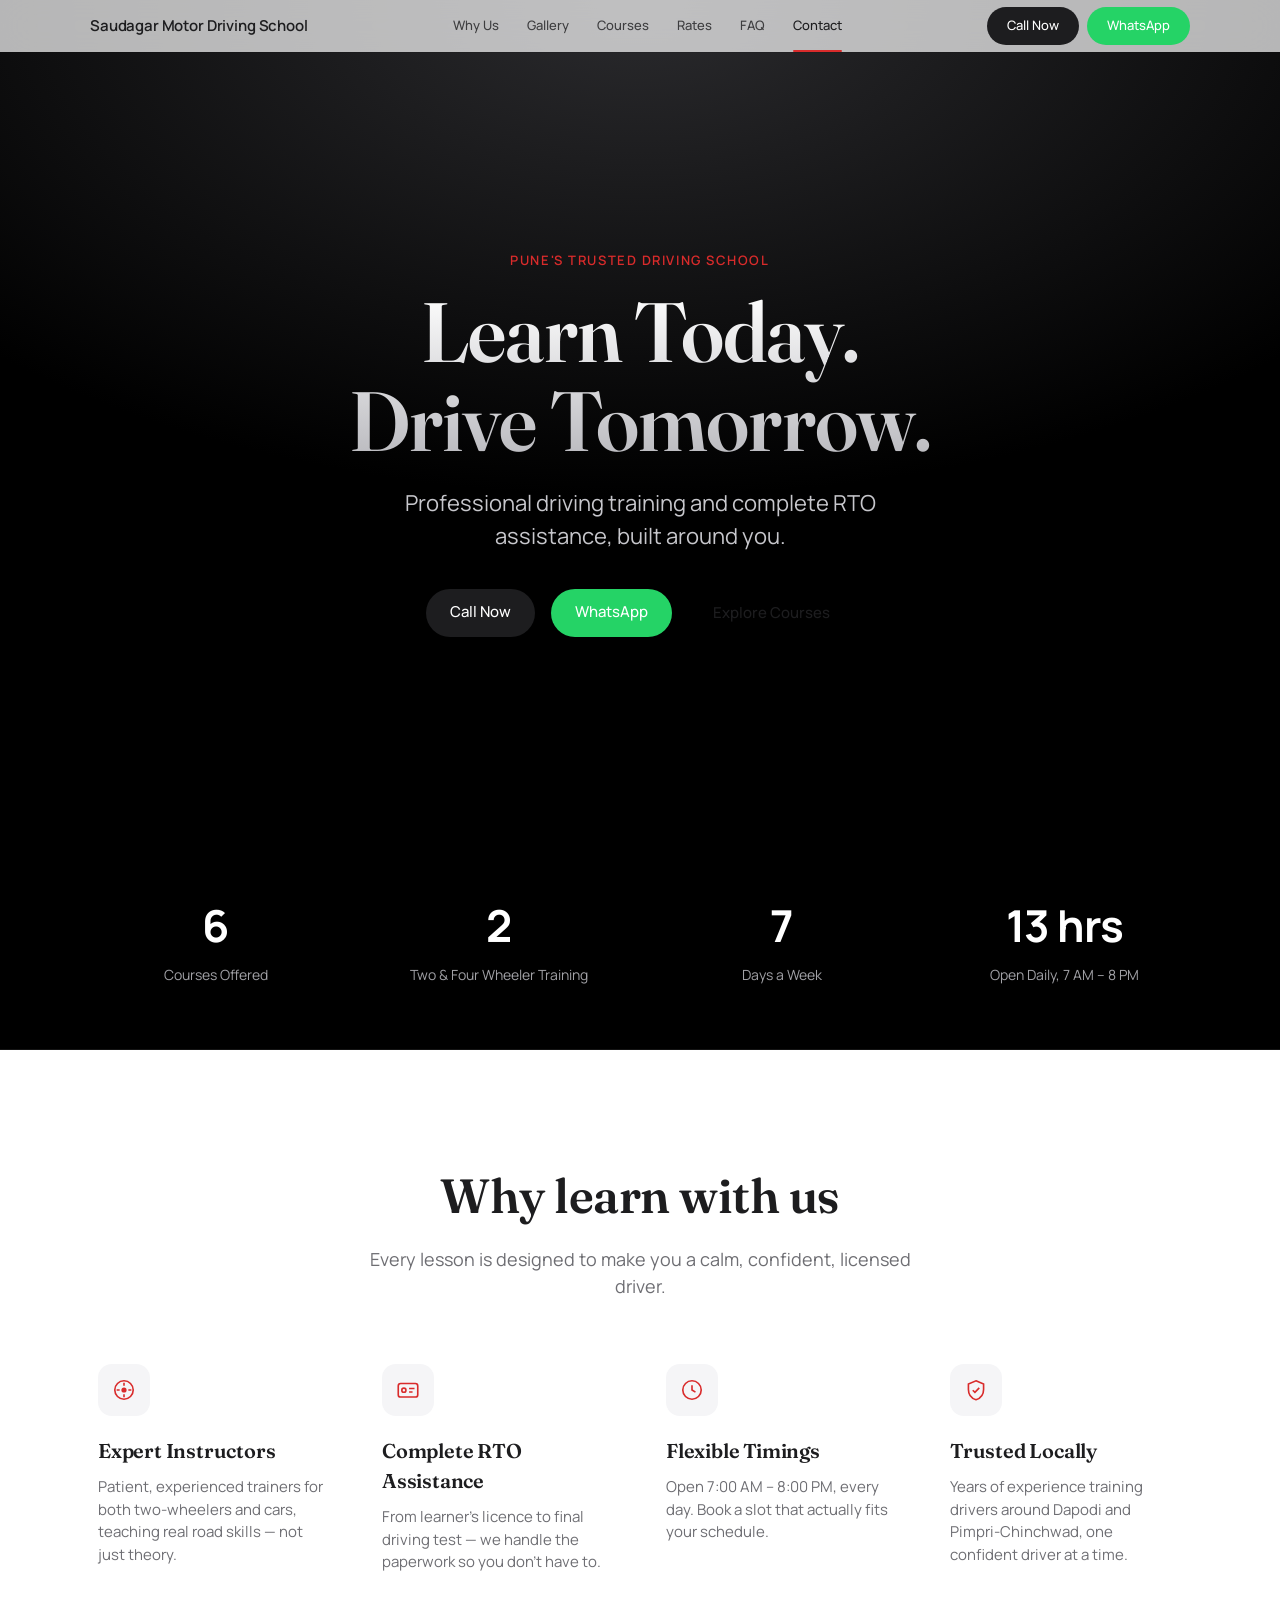
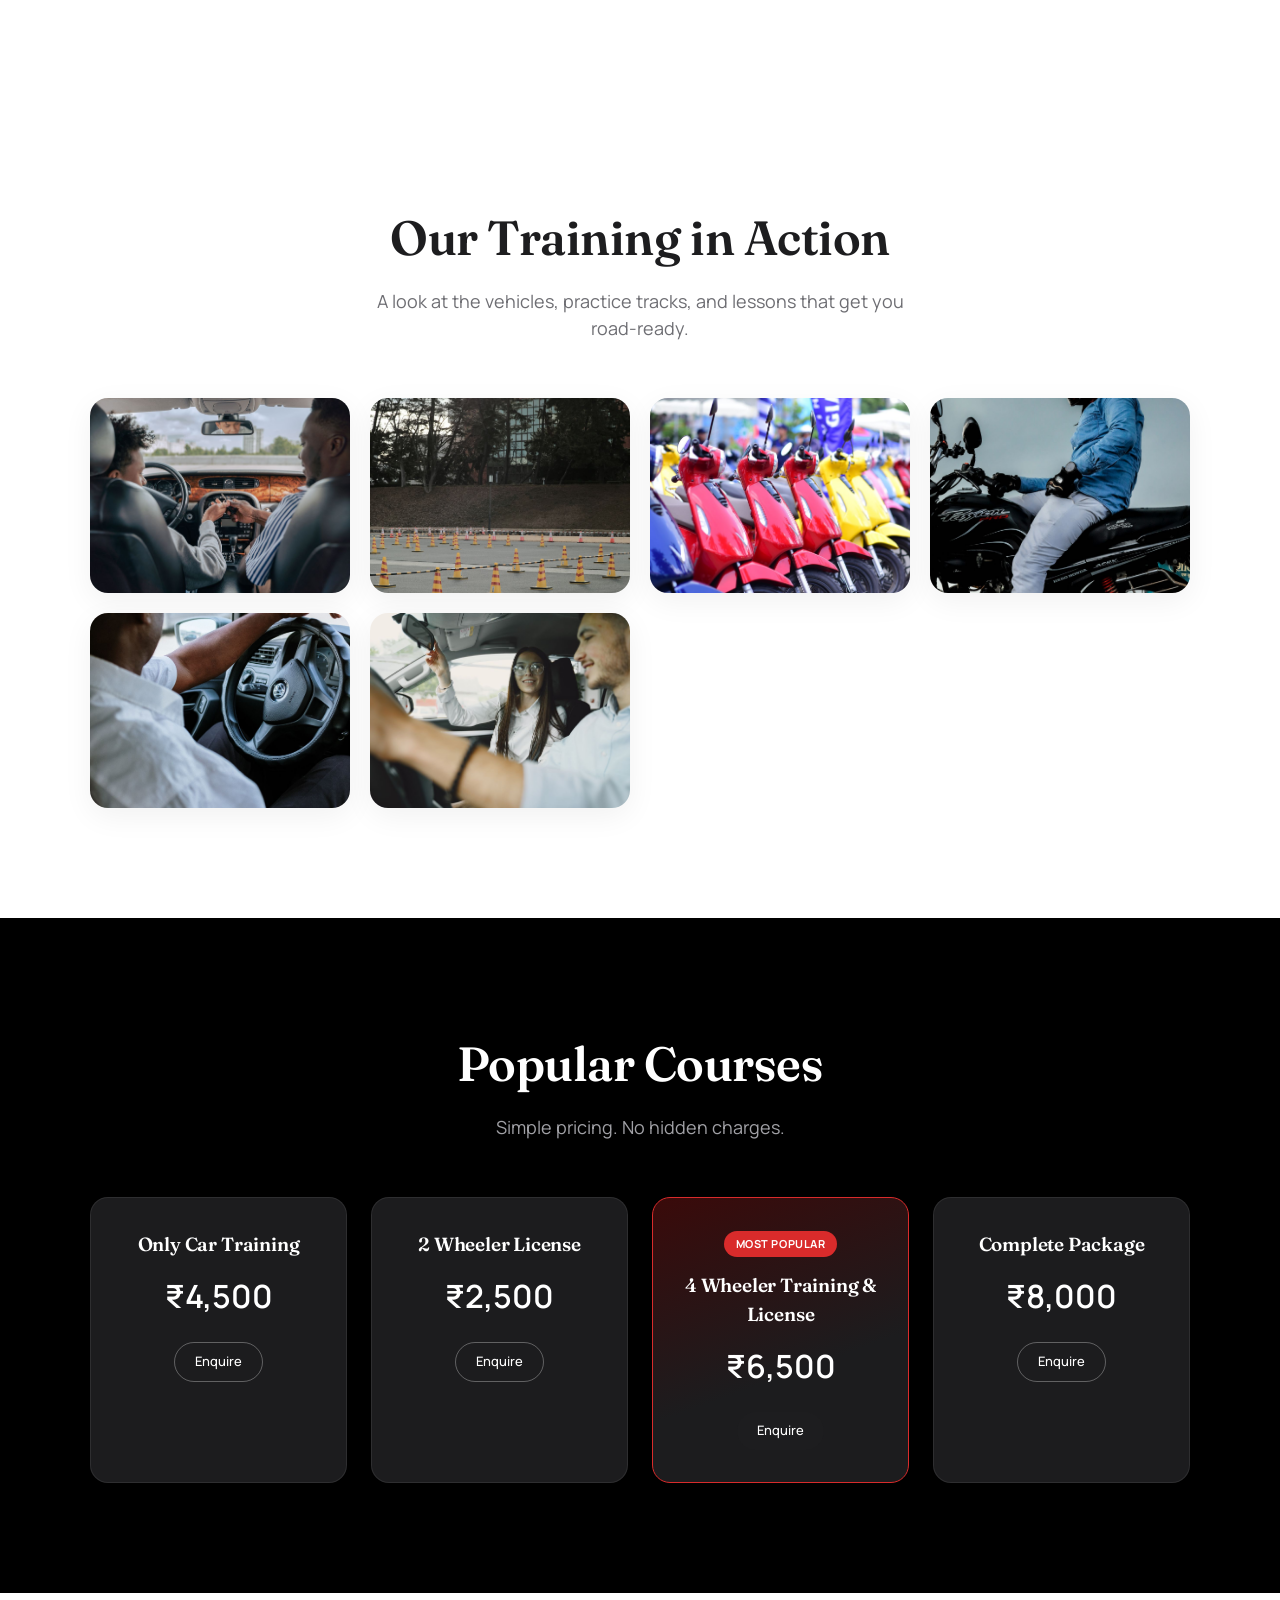
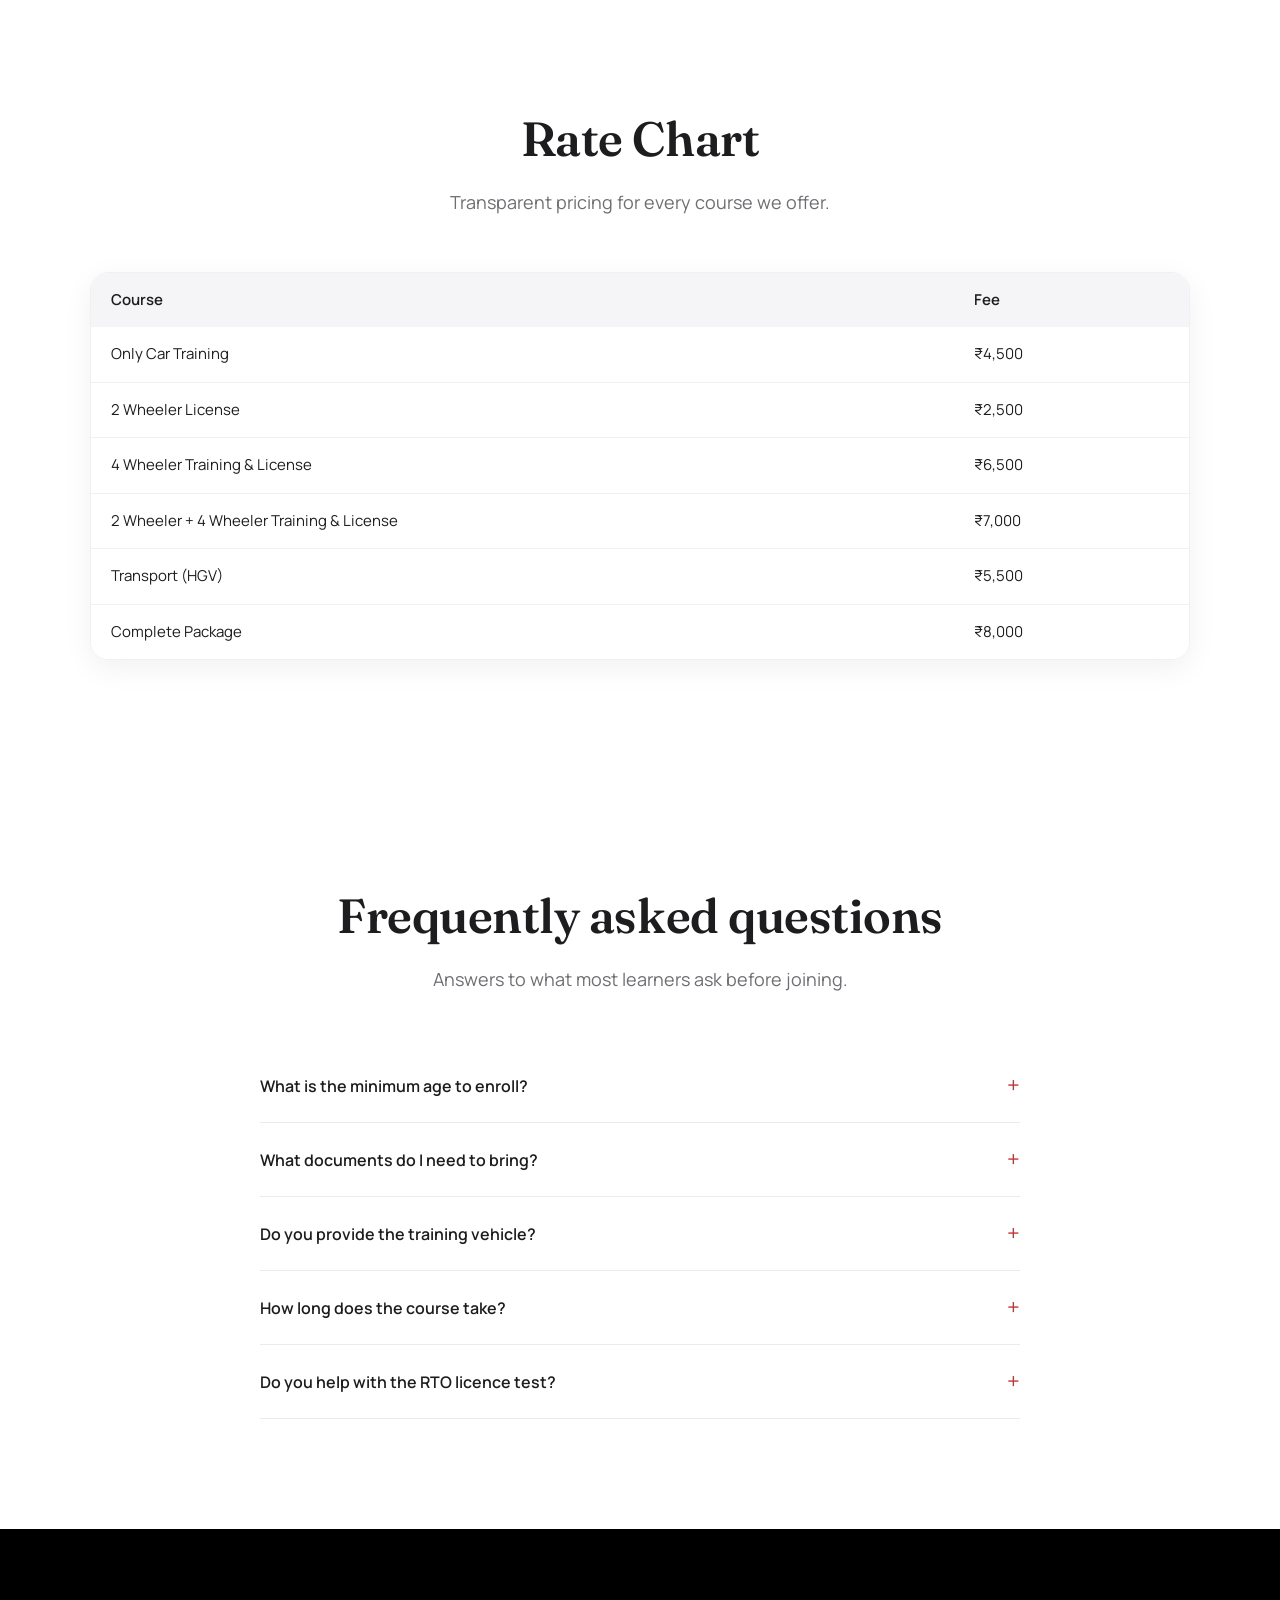
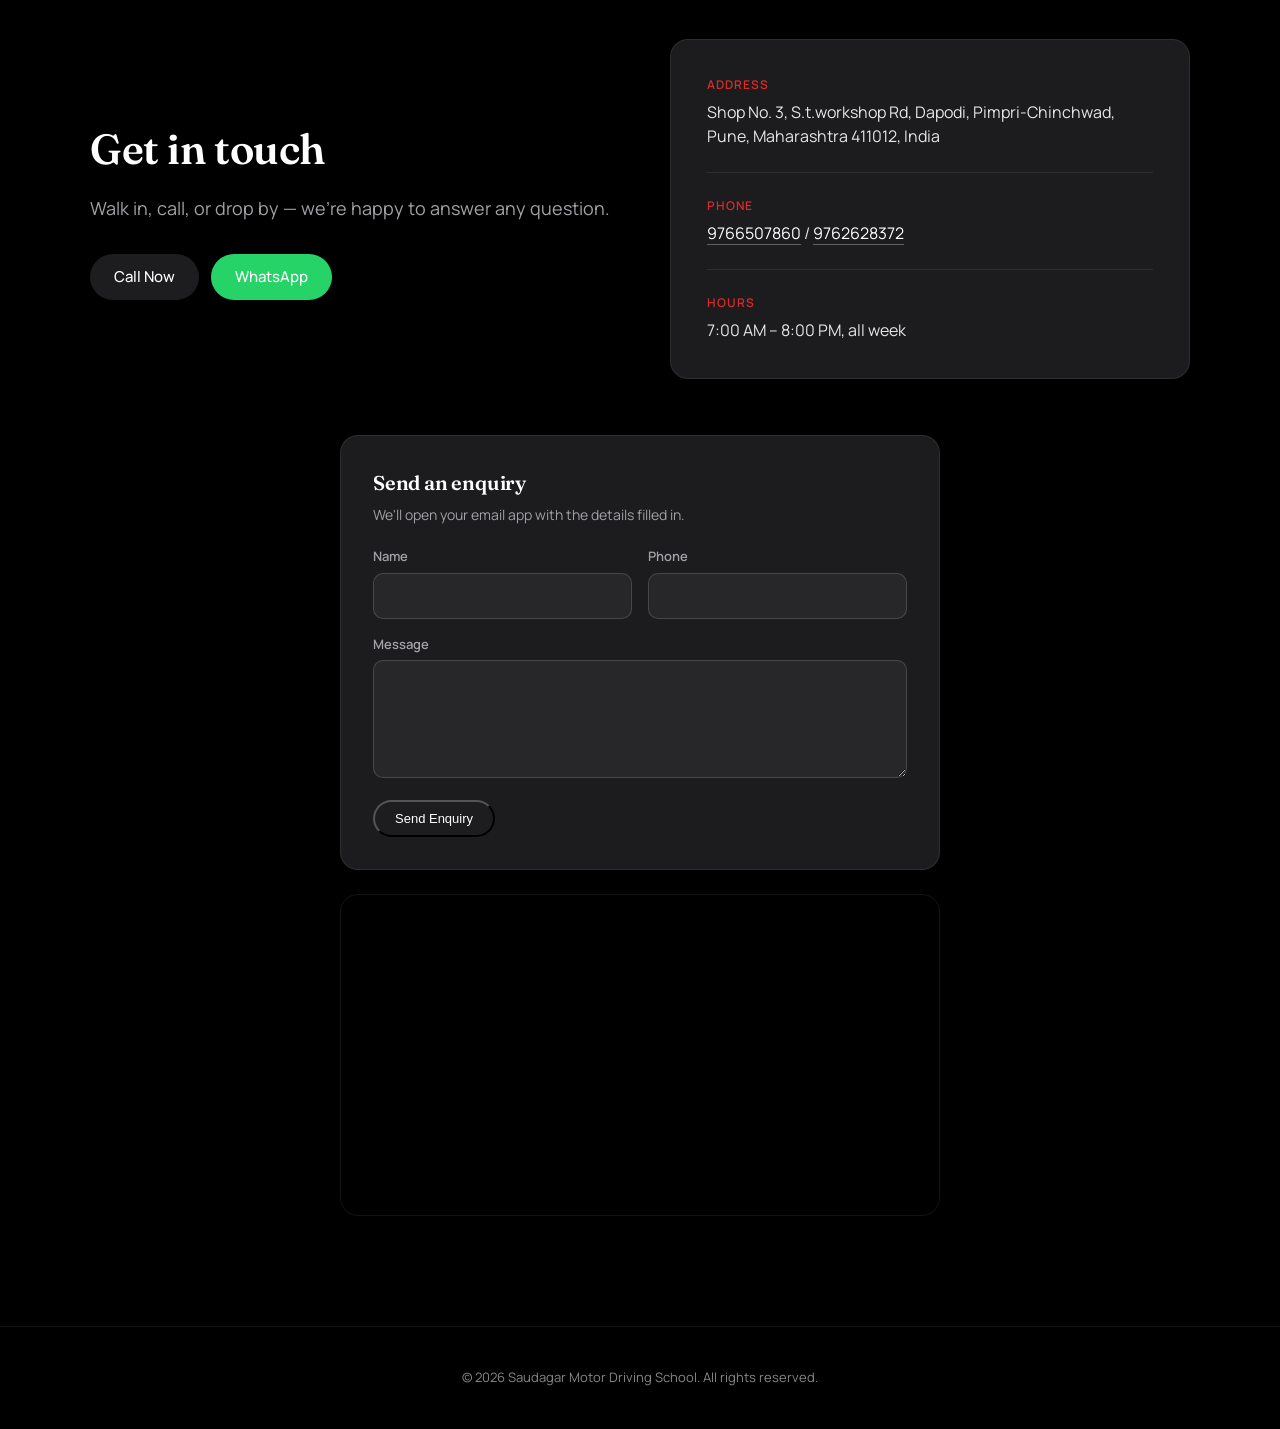
==== commit a1448901: "initial commit 5" ====
--- a/index.html
+++ b/index.html
@@ -15,7 +15,7 @@
 
 <link rel="preconnect" href="https://fonts.googleapis.com">
 <link rel="preconnect" href="https://fonts.gstatic.com" crossorigin>
-<link href="https://fonts.googleapis.com/css2?family=Inter:wght@400;500;600;700&display=swap" rel="stylesheet">
+<link href="https://fonts.googleapis.com/css2?family=Fraunces:opsz,wght@9..144,500;9..144,600;9..144,700&family=Manrope:wght@400;500;600;700&display=swap" rel="stylesheet">
 
 <link rel="stylesheet" href="style.css">
 </head>
@@ -32,9 +32,15 @@
       <a href="#rates">Rates</a>
       <a href="#faq">FAQ</a>
       <a href="#contact">Contact</a>
-      <a class="btn btn-small nav-cta-mobile" data-call-now href="tel:">Call Now</a>
+      <div class="nav-cta-mobile nav-cta-group">
+        <a class="btn btn-small" data-call-now href="tel:">Call Now</a>
+        <a class="btn btn-small btn-whatsapp" data-whatsapp href="#" target="_blank" rel="noopener">WhatsApp</a>
+      </div>
     </nav>
-    <a class="btn btn-small nav-cta-desktop" data-call-now href="tel:">Call Now</a>
+    <div class="nav-cta-desktop nav-cta-group">
+      <a class="btn btn-small" data-call-now href="tel:">Call Now</a>
+      <a class="btn btn-small btn-whatsapp" data-whatsapp href="#" target="_blank" rel="noopener">WhatsApp</a>
+    </div>
     <button class="nav-toggle" id="navToggle" aria-label="Menu" aria-expanded="false" aria-controls="primaryNav">
       <span></span><span></span><span></span>
     </button>
@@ -47,6 +53,7 @@
   <p class="hero-sub reveal" id="heroSub"></p>
   <div class="hero-actions reveal">
     <a class="btn" data-call-now href="tel:" id="heroPrimaryBtn"></a>
+    <a class="btn btn-whatsapp" data-whatsapp href="#" target="_blank" rel="noopener">WhatsApp</a>
     <a class="btn btn-ghost" href="#courses" id="heroSecondaryBtn"></a>
   </div>
 </section>
@@ -119,7 +126,10 @@
     <div class="reveal">
       <h2 id="contactHeading"></h2>
       <p class="section-sub" id="contactSubtitle"></p>
-      <a class="btn" data-call-now href="tel:">Call Now</a>
+      <div class="contact-actions">
+        <a class="btn" data-call-now href="tel:">Call Now</a>
+        <a class="btn btn-whatsapp" data-whatsapp href="#" target="_blank" rel="noopener">WhatsApp</a>
+      </div>
     </div>
     <div class="contact-card reveal">
       <div class="contact-row">
@@ -136,11 +146,28 @@
       </div>
     </div>
   </div>
+
+  <div class="container">
+    <form class="enquiry-form reveal is-hidden" id="enquiryForm">
+      <h3>Send an enquiry</h3>
+      <p class="enquiry-sub">We'll open your email app with the details filled in.</p>
+      <div class="field-row">
+        <div class="field"><label for="enquiryName">Name</label><input type="text" id="enquiryName" required></div>
+        <div class="field"><label for="enquiryPhone">Phone</label><input type="tel" id="enquiryPhone" required></div>
+      </div>
+      <div class="field"><label for="enquiryMessage">Message</label><textarea id="enquiryMessage" rows="4" required></textarea></div>
+      <button type="submit" class="btn btn-small">Send Enquiry</button>
+    </form>
+
+    <div class="map-embed reveal" id="mapEmbedWrap">
+      <iframe id="mapEmbed" title="Map to Saudagar Motor Driving School" loading="lazy" referrerpolicy="no-referrer-when-downgrade" allowfullscreen></iframe>
+    </div>
+  </div>
 </section>
 
 <footer>
   <div class="container">
-    <p>© 2026 Saudagar Motor Driving School. All rights reserved.</p>
+    <p>© <span id="footerYear"></span> Saudagar Motor Driving School. All rights reserved.</p>
   </div>
 </footer>
 
@@ -267,10 +294,88 @@
   document.getElementById('contactPhoneLinks').innerHTML = phones
     .map(p => `<a href="tel:${esc(p)}">${esc(p)}</a>`)
     .join(' / ');
+
+  const lat = parseFloat(data.geoLat);
+  const lng = parseFloat(data.geoLng);
+  const mapQuery = (!isNaN(lat) && !isNaN(lng)) ? `${lat},${lng}` : (data.address || '');
+  document.getElementById('mapEmbed').src = `https://www.google.com/maps?q=${encodeURIComponent(mapQuery)}&output=embed`;
+
+  const enquiryForm = document.getElementById('enquiryForm');
+  if (data.enquiryEmail) {
+    enquiryForm.classList.remove('is-hidden');
+    enquiryForm.dataset.enquiryEmail = data.enquiryEmail;
+  } else {
+    enquiryForm.classList.add('is-hidden');
+  }
+}
+
+function digitsOnly(value) {
+  return String(value || '').replace(/\D/g, '');
 }
 
 function applyCallNowLinks(phone) {
   document.querySelectorAll('[data-call-now]').forEach(el => { el.href = `tel:${phone}`; });
+}
+
+function applyWhatsAppLinks(whatsappNumber) {
+  const digits = digitsOnly(whatsappNumber);
+  const international = digits.length === 10 ? `91${digits}` : digits;
+  const message = encodeURIComponent("Hi, I'm interested in driving lessons at Saudagar Motor Driving School.");
+  const link = `https://wa.me/${international}?text=${message}`;
+  document.querySelectorAll('[data-whatsapp]').forEach(el => { el.href = link; });
+}
+
+function injectLocalBusinessSchema(hero, contact, fees, gallery) {
+  const prices = (fees.courses || [])
+    .map(c => parseInt(String(c.price).replace(/[^\d]/g, ''), 10))
+    .filter(n => !isNaN(n));
+  const schema = {
+    '@context': 'https://schema.org',
+    '@type': 'DrivingSchool',
+    name: 'Saudagar Motor Driving School',
+    telephone: contact.phones && contact.phones[0] ? `+91${digitsOnly(contact.phones[0])}` : undefined,
+    address: {
+      '@type': 'PostalAddress',
+      streetAddress: contact.address || undefined,
+      addressCountry: 'IN',
+    },
+  };
+  if (gallery.items && gallery.items[0]) schema.image = gallery.items[0].src;
+  if (prices.length) {
+    schema.priceRange = `₹${Math.min(...prices).toLocaleString('en-IN')}–₹${Math.max(...prices).toLocaleString('en-IN')}`;
+  }
+  const lat = parseFloat(contact.geoLat);
+  const lng = parseFloat(contact.geoLng);
+  if (!isNaN(lat) && !isNaN(lng)) {
+    schema.geo = { '@type': 'GeoCoordinates', latitude: lat, longitude: lng };
+  }
+  const openingHours = parseOpeningHours(contact.hours);
+  if (openingHours) schema.openingHours = openingHours;
+
+  const script = document.createElement('script');
+  script.type = 'application/ld+json';
+  script.textContent = JSON.stringify(schema);
+  document.head.appendChild(script);
+}
+
+function parseOpeningHours(text) {
+  if (!text) return null;
+  const match = String(text).match(/(\d{1,2}(?::\d{2})?\s*[AaPp]\.?[Mm]\.?)\s*[–-]\s*(\d{1,2}(?::\d{2})?\s*[AaPp]\.?[Mm]\.?)/);
+  if (!match) return null;
+  const to24 = (t) => {
+    const m = t.match(/(\d{1,2})(?::(\d{2}))?\s*([AaPp])/);
+    if (!m) return null;
+    let h = parseInt(m[1], 10);
+    const min = m[2] || '00';
+    const isPM = m[3].toLowerCase() === 'p';
+    if (isPM && h !== 12) h += 12;
+    if (!isPM && h === 12) h = 0;
+    return String(h).padStart(2, '0') + ':' + min;
+  };
+  const start = to24(match[1]);
+  const end = to24(match[2]);
+  if (!start || !end) return null;
+  return `Mo-Su ${start}-${end}`;
 }
 
 /* ---------- boot: fetch content, render, then wire up interactivity ---------- */
@@ -291,11 +396,28 @@
   renderFees(fees, primaryPhone);
   renderContact(contact);
   applyCallNowLinks(primaryPhone);
+  applyWhatsAppLinks(contact.whatsappNumber || primaryPhone);
+  injectLocalBusinessSchema(hero, contact, fees, gallery);
 
   initInteractivity();
 }
 
 function initInteractivity() {
+  document.getElementById('footerYear').textContent = new Date().getFullYear();
+
+  const enquiryForm = document.getElementById('enquiryForm');
+  enquiryForm.addEventListener('submit', e => {
+    e.preventDefault();
+    const email = enquiryForm.dataset.enquiryEmail;
+    if (!email) return;
+    const name = document.getElementById('enquiryName').value;
+    const phone = document.getElementById('enquiryPhone').value;
+    const message = document.getElementById('enquiryMessage').value;
+    const subject = encodeURIComponent(`Enquiry from ${name}`);
+    const body = encodeURIComponent(`Name: ${name}\nPhone: ${phone}\n\n${message}`);
+    window.location.href = `mailto:${email}?subject=${subject}&body=${body}`;
+  });
+
   const header = document.getElementById('site-header');
   window.addEventListener('scroll', () => {
     header.classList.toggle('scrolled', window.scrollY > 8);
--- a/style.css
+++ b/style.css
@@ -19,7 +19,7 @@
 
 body{
   margin:0;
-  font-family:-apple-system,BlinkMacSystemFont,"Inter","Segoe UI",Roboto,Helvetica,Arial,sans-serif;
+  font-family:"Manrope",-apple-system,BlinkMacSystemFont,"Segoe UI",Roboto,Helvetica,Arial,sans-serif;
   background:var(--white);
   color:var(--near-black);
   -webkit-font-smoothing:antialiased;
@@ -28,7 +28,7 @@
 
 .container{width:92%;max-width:1100px;margin:0 auto}
 
-h1,h2,h3{margin:0;font-weight:600;letter-spacing:-0.02em}
+h1,h2,h3{margin:0;font-family:"Fraunces",Georgia,serif;font-weight:600;letter-spacing:-0.01em}
 
 /* ---------- Header ---------- */
 #site-header{
@@ -62,6 +62,7 @@
   background:var(--accent);border-radius:2px;
 }
 .nav-cta-mobile{display:none}
+.nav-cta-desktop{display:flex;align-items:center;gap:8px}
 
 /* ---------- Mobile nav toggle ---------- */
 .nav-toggle{
@@ -100,6 +101,8 @@
 .btn-ghost:hover{background:rgba(0,0,0,0.06);color:var(--near-black)}
 .section-dark .btn-ghost{color:var(--white);border-color:rgba(255,255,255,0.3)}
 .section-dark .btn-ghost:hover{background:rgba(255,255,255,0.1);color:var(--white)}
+.btn-whatsapp{background:#25d366}
+.btn-whatsapp:hover{background:#1da851}
 
 /* ---------- Hero ---------- */
 .hero{
@@ -295,6 +298,7 @@
 }
 .contact-grid h2{text-align:left;font-size:clamp(28px,4vw,42px)}
 .contact-grid .section-sub{text-align:left;margin:14px 0 32px}
+.contact-actions{display:flex;gap:12px;flex-wrap:wrap}
 .contact-card{
   background:#1c1c1e;border:1px solid rgba(255,255,255,0.08);
   border-radius:var(--radius);padding:36px;
@@ -306,6 +310,34 @@
 }
 .contact-row p{margin:0;color:#e5e5e7;font-size:16px}
 .contact-row a{color:#fff;text-decoration:none;border-bottom:1px solid rgba(255,255,255,0.3)}
+
+/* ---------- Enquiry form ---------- */
+.enquiry-form{
+  max-width:600px;margin:56px auto 0;
+  background:#1c1c1e;border:1px solid rgba(255,255,255,0.08);
+  border-radius:var(--radius);padding:32px;
+}
+.enquiry-form h3{color:var(--white);font-size:20px;margin:0 0 6px}
+.enquiry-sub{color:#a1a1a6;font-size:14px;margin:0 0 22px}
+.enquiry-form .field{margin-bottom:16px}
+.enquiry-form .field-row{display:grid;grid-template-columns:1fr 1fr;gap:16px}
+.enquiry-form label{display:block;color:#a1a1a6;font-size:13px;font-weight:600;margin-bottom:6px}
+.enquiry-form input,.enquiry-form textarea{
+  width:100%;padding:10px 12px;border-radius:10px;
+  border:1px solid rgba(255,255,255,0.15);background:rgba(255,255,255,0.05);
+  color:var(--white);font:inherit;
+}
+.enquiry-form textarea{resize:vertical}
+.enquiry-form input:focus,.enquiry-form textarea:focus{outline:2px solid var(--accent);outline-offset:1px}
+@media (max-width:640px){.enquiry-form .field-row{grid-template-columns:1fr}}
+
+/* ---------- Map embed ---------- */
+.map-embed{
+  max-width:600px;margin:24px auto 0;
+  border-radius:var(--radius);overflow:hidden;
+  border:1px solid rgba(255,255,255,0.08);
+}
+.map-embed iframe{width:100%;height:320px;border:0;display:block}
 
 /* ---------- Footer ---------- */
 footer{background:var(--black);color:#86868b;text-align:center;padding:28px 0;font-size:13px;border-top:1px solid rgba(255,255,255,0.08)}
@@ -333,13 +365,14 @@
   }
   #site-header nav a{font-size:22px;opacity:1}
   #site-header nav a.active::after{bottom:-10px}
-  .nav-cta-mobile{display:inline-block;margin-top:12px}
+  .nav-cta-mobile{display:flex;gap:8px;margin-top:12px}
 
   .hero{padding:140px 20px 80px}
   .stats-grid{gap:28px 20px}
   .contact-grid{grid-template-columns:1fr;gap:36px}
   .contact-grid h2,.contact-grid .section-sub{text-align:center}
   .contact-grid > div:first-child{text-align:center}
+  .contact-actions{justify-content:center}
 }
 
 /* ---------- Reduced motion ---------- */
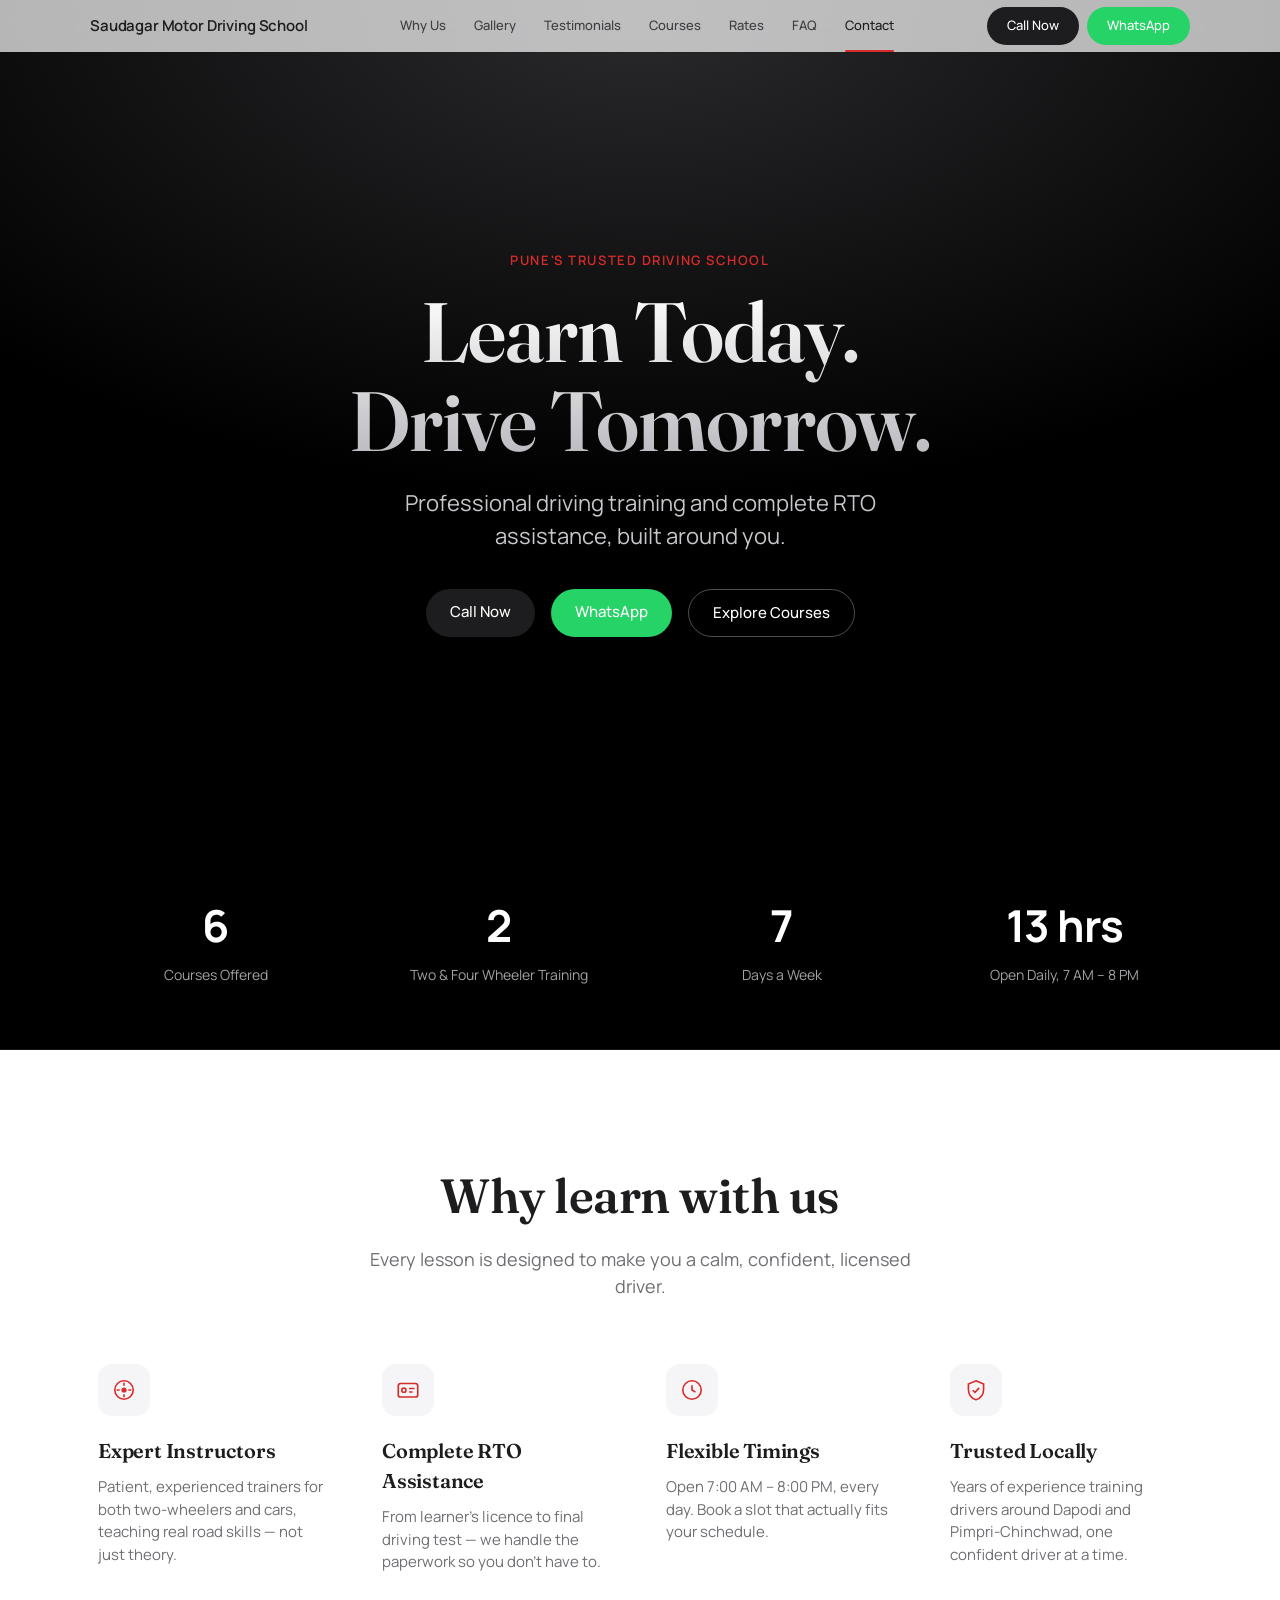
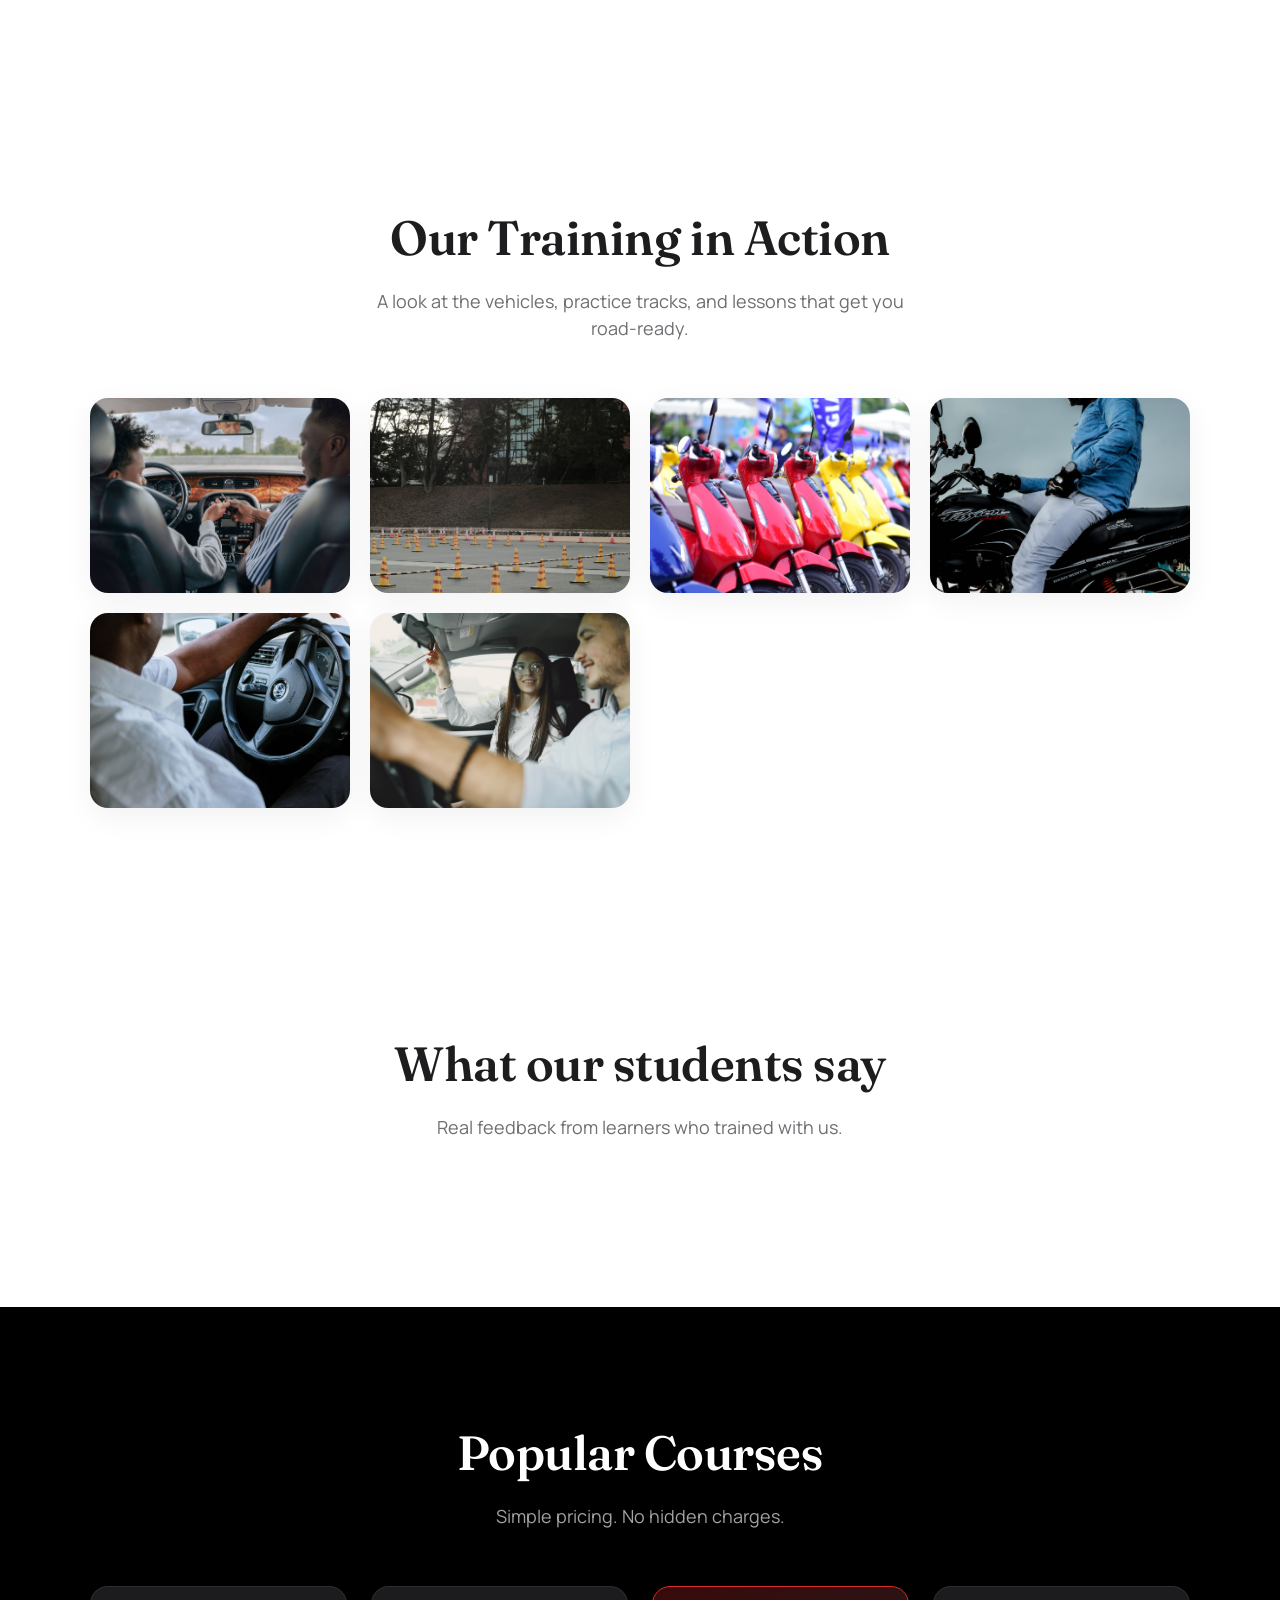
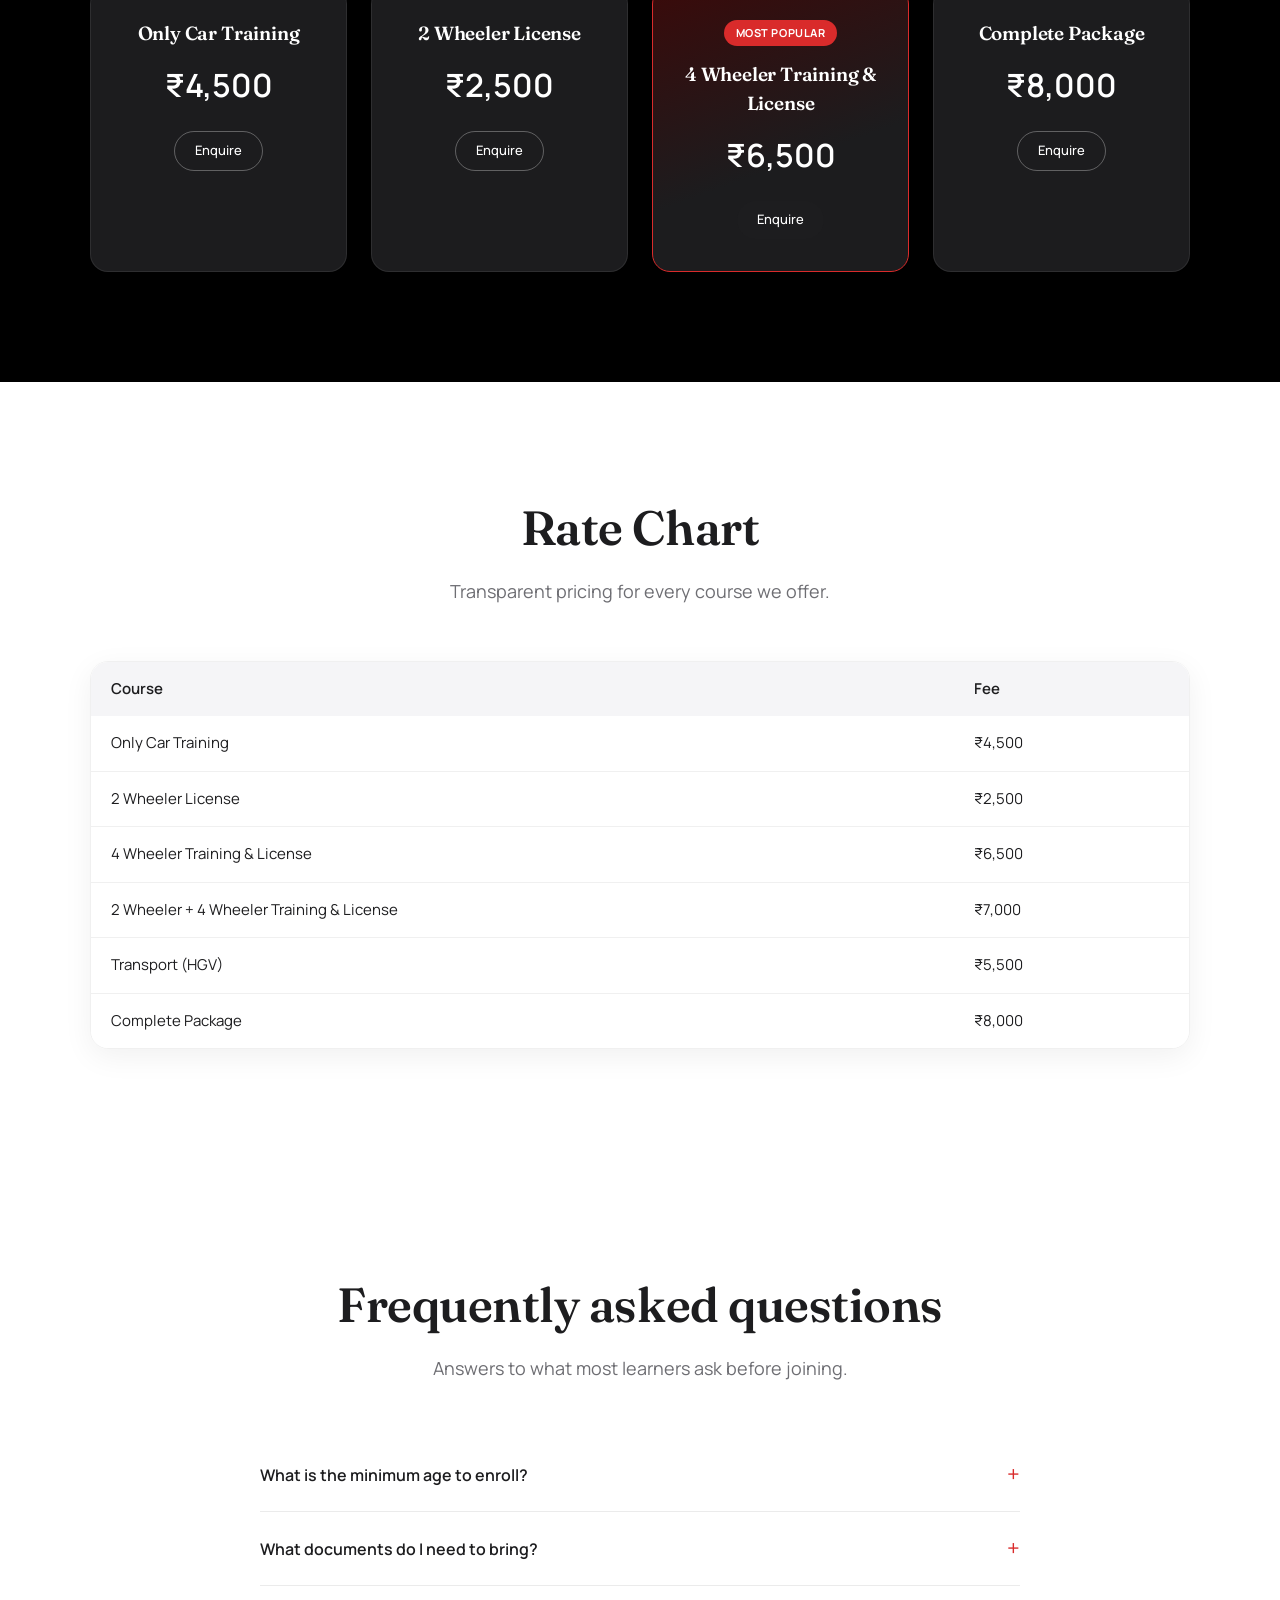
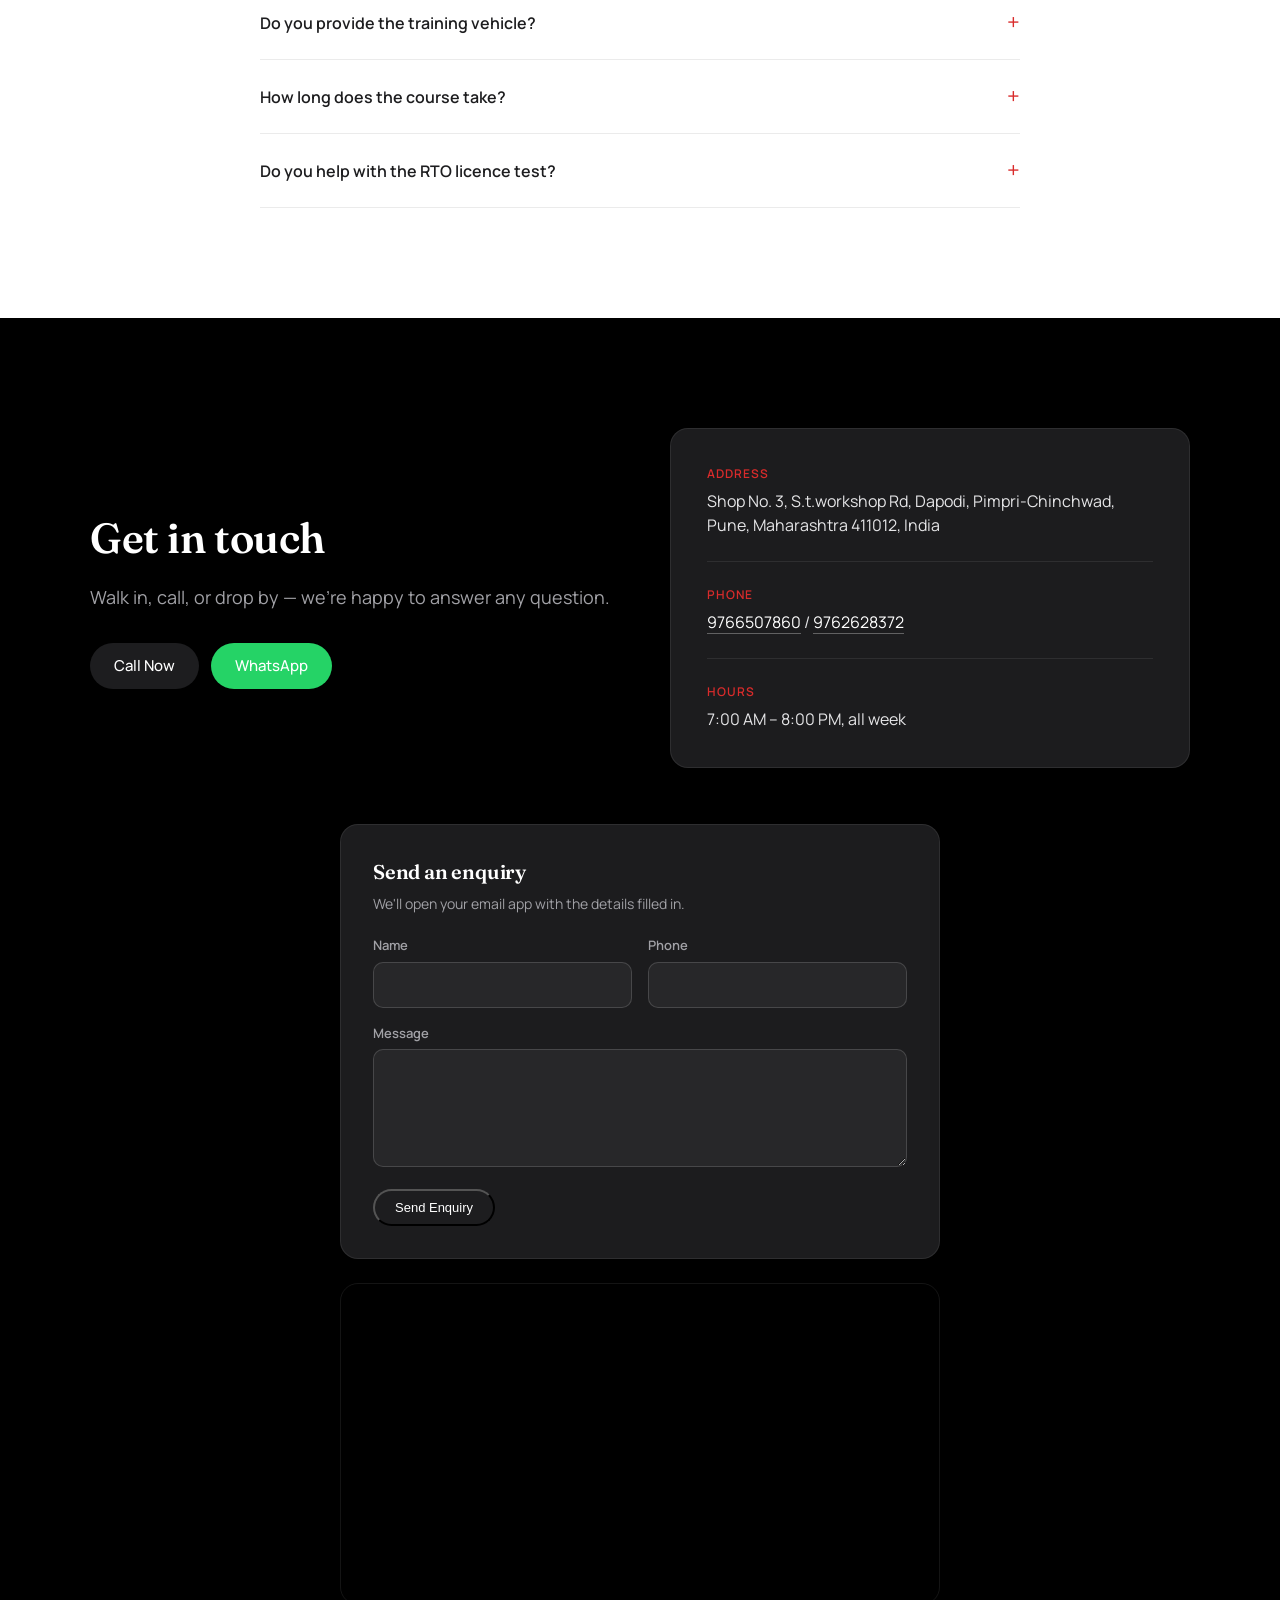
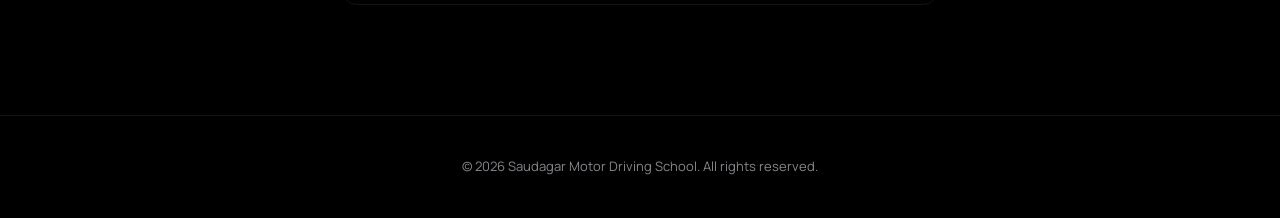
==== commit 72d51a6d: "initial commit 7" ====
--- a/index.html
+++ b/index.html
@@ -165,6 +165,15 @@
   </div>
 </section>
 
+<div class="floating-cta" id="floatingCta">
+  <a class="floating-cta-btn floating-cta-call" data-call-now href="tel:" aria-label="Call us">
+    <svg viewBox="0 0 24 24" fill="none" stroke="currentColor" stroke-width="1.8" stroke-linecap="round" stroke-linejoin="round"><path d="M6.6 10.8c1.4 2.8 3.8 5.2 6.6 6.6l2.2-2.2c.3-.3.7-.4 1-.2 1.1.4 2.3.6 3.6.6.6 0 1 .4 1 1V20c0 .6-.4 1-1 1C10.6 21 3 13.4 3 4c0-.6.4-1 1-1h3.4c.6 0 1 .4 1 1 0 1.3.2 2.5.6 3.6.1.4 0 .8-.2 1l-2.2 2.2z"/></svg>
+  </a>
+  <a class="floating-cta-btn floating-cta-whatsapp" data-whatsapp href="#" target="_blank" rel="noopener" aria-label="WhatsApp us">
+    <svg viewBox="0 0 32 32" fill="currentColor"><path d="M16.001 3C9.373 3 4 8.373 4 15c0 2.386.703 4.605 1.912 6.47L4 29l7.719-1.882A11.94 11.94 0 0 0 16 27c6.627 0 12-5.373 12-12S22.628 3 16.001 3zm6.994 17.032c-.297.836-1.474 1.53-2.403 1.72-.638.13-1.47.234-4.27-.917-3.58-1.472-5.885-5.06-6.066-5.294-.176-.234-1.443-1.922-1.443-3.667 0-1.745.914-2.6 1.238-2.955.324-.355.706-.444.941-.444.235 0 .47.002.674.012.216.01.507-.082.793.605.297.712 1.01 2.457 1.098 2.636.088.18.147.39.03.626-.118.235-.176.38-.35.586-.176.205-.37.457-.528.614-.176.176-.36.367-.155.72.206.353.914 1.51 1.963 2.446 1.35 1.202 2.49 1.575 2.843 1.75.353.176.559.147.765-.088.206-.235.882-1.03 1.117-1.384.235-.353.47-.294.793-.176.324.117 2.06.97 2.413 1.146.353.176.588.264.676.412.088.147.088.85-.208 1.687z"/></svg>
+  </a>
+</div>
+
 <footer>
   <div class="container">
     <p>© <span id="footerYear"></span> Saudagar Motor Driving School. All rights reserved.</p>
@@ -230,12 +239,23 @@
     </button>`).join('');
 }
 
+function loadElfsightPlatform() {
+  if (document.querySelector('script[data-elfsight-platform]')) return;
+  const script = document.createElement('script');
+  script.src = 'https://elfsightcdn.com/platform.js';
+  script.async = true;
+  script.dataset.elfsightPlatform = 'true';
+  document.body.appendChild(script);
+}
+
 function renderTestimonials(data) {
   const section = document.getElementById('testimonials');
   const navLink = document.getElementById('navTestimonials');
+  const grid = document.getElementById('testimonialsGrid');
+  const widgetId = String(data.googleReviewsWidgetId || '').trim();
   const items = data.items || [];
 
-  if (!items.length) {
+  if (!widgetId && !items.length) {
     section.classList.add('is-hidden');
     navLink.classList.add('is-hidden');
     return;
@@ -244,7 +264,16 @@
   navLink.classList.remove('is-hidden');
   document.getElementById('testimonialsHeading').textContent = data.heading || '';
   document.getElementById('testimonialsSubtitle').textContent = data.subtitle || '';
-  document.getElementById('testimonialsGrid').innerHTML = items.map(t => {
+
+  if (widgetId) {
+    grid.classList.add('testimonial-grid--widget');
+    grid.innerHTML = `<div class="elfsight-app-${esc(widgetId)}" data-elfsight-app-lazy></div>`;
+    loadElfsightPlatform();
+    return;
+  }
+
+  grid.classList.remove('testimonial-grid--widget');
+  grid.innerHTML = items.map(t => {
     const stars = Math.max(0, Math.min(5, Number(t.rating) || 0));
     return `
     <div class="testimonial-card reveal">
@@ -323,6 +352,58 @@
   const message = encodeURIComponent("Hi, I'm interested in driving lessons at Saudagar Motor Driving School.");
   const link = `https://wa.me/${international}?text=${message}`;
   document.querySelectorAll('[data-whatsapp]').forEach(el => { el.href = link; });
+}
+
+/* ---------- fallback toast for tel:/mailto: links that have no app to open them ---------- */
+
+let contactToastEl = null;
+let contactToastTimer = null;
+
+function hideContactToast() {
+  if (contactToastEl) contactToastEl.classList.remove('show');
+}
+
+function showContactToast({ message, copyLabel, copyValue, whatsappHref }) {
+  if (!contactToastEl) {
+    contactToastEl = document.createElement('div');
+    contactToastEl.className = 'contact-toast';
+    contactToastEl.setAttribute('role', 'status');
+    document.body.appendChild(contactToastEl);
+  }
+  contactToastEl.innerHTML = `
+    <button type="button" class="contact-toast-close" aria-label="Dismiss">&times;</button>
+    <p>${message}</p>
+    <div class="contact-toast-actions">
+      ${copyValue ? `<button type="button" class="btn btn-small" data-toast-copy>${esc(copyLabel)}</button>` : ''}
+      ${whatsappHref ? `<a class="btn btn-small btn-whatsapp" href="${whatsappHref}" target="_blank" rel="noopener">WhatsApp instead</a>` : ''}
+    </div>`;
+  contactToastEl.classList.add('show');
+
+  contactToastEl.querySelector('.contact-toast-close').addEventListener('click', hideContactToast);
+  const copyBtn = contactToastEl.querySelector('[data-toast-copy]');
+  if (copyBtn) {
+    copyBtn.addEventListener('click', async () => {
+      try {
+        await navigator.clipboard.writeText(copyValue);
+        copyBtn.textContent = 'Copied!';
+        setTimeout(hideContactToast, 1200);
+      } catch {
+        window.prompt('Copy this:', copyValue);
+      }
+    });
+  }
+  clearTimeout(contactToastTimer);
+  contactToastTimer = setTimeout(hideContactToast, 8000);
+}
+
+/* Desktop browsers usually have no app registered for tel:/mailto:, so clicking
+   does nothing visible. Some do have one (Skype, Phone Link) that shows a permission
+   dialog without ever completing a call — that dialog can't reliably be told apart
+   from a real hand-off, so instead of guessing, always show the fallback on click. */
+function attachProtocolFallback(selector, buildToast) {
+  document.querySelectorAll(selector).forEach(el => {
+    el.addEventListener('click', () => buildToast(el));
+  });
 }
 
 function injectLocalBusinessSchema(hero, contact, fees, gallery) {
@@ -399,6 +480,17 @@
   applyWhatsAppLinks(contact.whatsappNumber || primaryPhone);
   injectLocalBusinessSchema(hero, contact, fees, gallery);
 
+  attachProtocolFallback('a[href^="tel:"]', el => {
+    const phone = el.getAttribute('href').replace('tel:', '');
+    if (!phone) return;
+    showContactToast({
+      message: `If your phone app didn't open, call us directly at <strong>${esc(phone)}</strong>.`,
+      copyLabel: 'Copy number',
+      copyValue: phone,
+      whatsappHref: document.querySelector('[data-whatsapp]')?.getAttribute('href'),
+    });
+  });
+
   initInteractivity();
 }
 
@@ -415,12 +507,21 @@
     const message = document.getElementById('enquiryMessage').value;
     const subject = encodeURIComponent(`Enquiry from ${name}`);
     const body = encodeURIComponent(`Name: ${name}\nPhone: ${phone}\n\n${message}`);
+
     window.location.href = `mailto:${email}?subject=${subject}&body=${body}`;
+    showContactToast({
+      message: `If your email app didn't open, write to us directly at <strong>${esc(email)}</strong>, or call/WhatsApp us instead.`,
+      copyLabel: 'Copy email',
+      copyValue: email,
+      whatsappHref: document.querySelector('[data-whatsapp]')?.getAttribute('href'),
+    });
   });
 
   const header = document.getElementById('site-header');
+  const floatingCta = document.getElementById('floatingCta');
   window.addEventListener('scroll', () => {
     header.classList.toggle('scrolled', window.scrollY > 8);
+    floatingCta.classList.toggle('show', window.scrollY > window.innerHeight * 0.6);
   });
 
   const io = new IntersectionObserver(entries => {
--- a/style.css
+++ b/style.css
@@ -57,6 +57,7 @@
 }
 #site-header nav a:hover{opacity:1}
 #site-header nav a.active{opacity:1}
+#site-header nav a.btn{color:var(--white);opacity:1}
 #site-header nav a.active::after{
   content:"";position:absolute;left:0;right:0;bottom:-16px;height:2px;
   background:var(--accent);border-radius:2px;
@@ -99,8 +100,10 @@
   border:1px solid rgba(0,0,0,0.2);
 }
 .btn-ghost:hover{background:rgba(0,0,0,0.06);color:var(--near-black)}
-.section-dark .btn-ghost{color:var(--white);border-color:rgba(255,255,255,0.3)}
-.section-dark .btn-ghost:hover{background:rgba(255,255,255,0.1);color:var(--white)}
+.section-dark .btn-ghost,
+.hero .btn-ghost{color:var(--white);border-color:rgba(255,255,255,0.3)}
+.section-dark .btn-ghost:hover,
+.hero .btn-ghost:hover{background:rgba(255,255,255,0.1);color:var(--white)}
 .btn-whatsapp{background:#25d366}
 .btn-whatsapp:hover{background:#1da851}
 
@@ -255,6 +258,7 @@
   border-radius:var(--radius);
   padding:28px 26px;
 }
+.testimonial-grid.testimonial-grid--widget{display:block}
 .testimonial-rating{color:var(--accent);font-size:15px;letter-spacing:2px;margin:0 0 12px}
 .testimonial-text{font-size:15px;color:var(--gray-dark);margin:0 0 16px}
 .testimonial-name{font-size:14px;font-weight:600;margin:0}
@@ -375,6 +379,59 @@
   .contact-actions{justify-content:center}
 }
 
+/* ---------- Floating call/WhatsApp button ---------- */
+.floating-cta{
+  position:fixed;right:20px;bottom:20px;z-index:150;
+  display:flex;flex-direction:column;gap:12px;
+  opacity:0;transform:translateY(16px) scale(.9);pointer-events:none;
+  transition:opacity .3s var(--ease), transform .3s var(--ease);
+}
+.floating-cta.show{opacity:1;transform:translateY(0) scale(1);pointer-events:auto}
+.floating-cta-btn{
+  width:52px;height:52px;border-radius:50%;
+  display:flex;align-items:center;justify-content:center;
+  color:#fff;text-decoration:none;
+  box-shadow:0 8px 24px rgba(0,0,0,0.28);
+  transition:transform .2s var(--ease), background .2s var(--ease);
+}
+.floating-cta-btn svg{width:24px;height:24px}
+.floating-cta-btn:hover{transform:translateY(-2px) scale(1.06)}
+.floating-cta-call{background:var(--near-black)}
+.floating-cta-call:hover{background:var(--accent)}
+.floating-cta-whatsapp{background:#25d366}
+.floating-cta-whatsapp:hover{background:#1da851}
+@media (max-width:480px){
+  .floating-cta{right:16px;bottom:16px;gap:10px}
+  .floating-cta-btn{width:48px;height:48px}
+  .floating-cta-btn svg{width:22px;height:22px}
+}
+
+/* ---------- Contact fallback toast ---------- */
+.contact-toast{
+  position:fixed;left:50%;bottom:28px;z-index:300;
+  transform:translate(-50%,20px);
+  max-width:360px;width:calc(100% - 40px);
+  background:#1c1c1e;color:var(--white);
+  border:1px solid rgba(255,255,255,0.12);
+  border-radius:16px;
+  padding:18px 44px 18px 20px;
+  box-shadow:0 20px 50px rgba(0,0,0,0.35);
+  opacity:0;pointer-events:none;
+  transition:opacity .25s var(--ease), transform .25s var(--ease);
+}
+.contact-toast.show{opacity:1;pointer-events:auto;transform:translate(-50%,0)}
+.contact-toast p{margin:0 0 14px;font-size:14px;color:#e5e5e7;line-height:1.45}
+.contact-toast strong{color:#fff}
+.contact-toast-actions{display:flex;gap:10px;flex-wrap:wrap}
+.contact-toast-close{
+  position:absolute;top:8px;right:10px;
+  width:28px;height:28px;border-radius:50%;
+  background:none;border:none;color:#a1a1a6;font-size:20px;line-height:1;cursor:pointer;
+  transition:background .2s var(--ease), color .2s var(--ease);
+}
+.contact-toast-close:hover{background:rgba(255,255,255,0.1);color:#fff}
+@media (max-width:480px){.contact-toast{bottom:16px}}
+
 /* ---------- Reduced motion ---------- */
 @media (prefers-reduced-motion:reduce){
   *{animation-duration:0.001ms !important;transition-duration:0.001ms !important}
